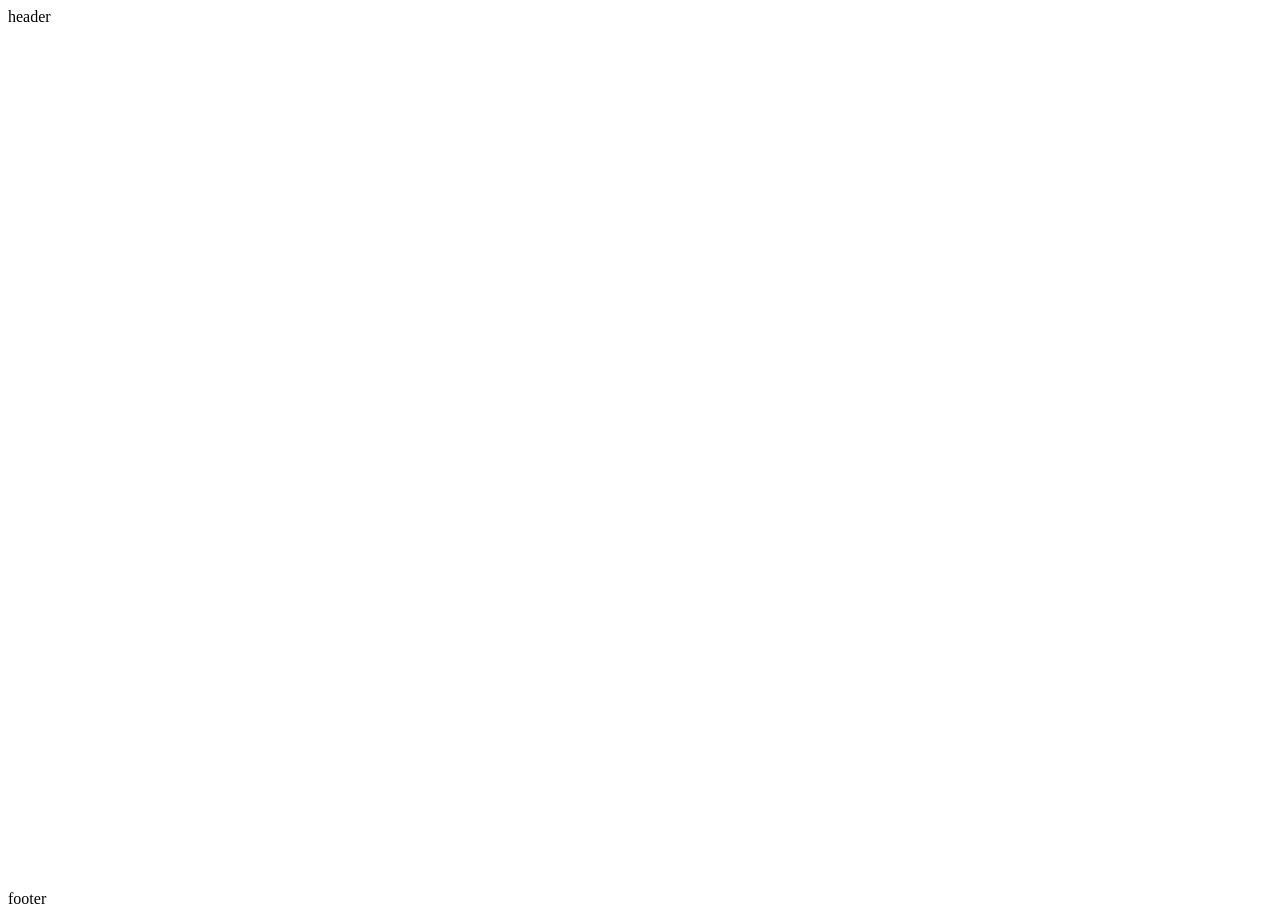
==== activeGreen/activeGreen.html @ af6765c6 "setting 작업 진행" ====
<!DOCTYPE html>
<html lang="ko">

<head>
    <meta charset="UTF-8">
    <meta http-equiv="X-UA-Compatible" content="IE=edge">
    <meta name="viewport" content="width=device-width, initial-scale=1.0">
    <title></title>

    <script src="../includeHTML.js"></script>
    <link rel="stylesheet" href="../common.css">
    <link rel="stylesheet" href="activeGreen.css">
</head>

<body>
    <div class="common_flex">
        <header include-html="../common/header/header.html"></header>
        <div class="common_content"></div>
        <footer include-html="../common/footer/footer.html"></footer>
    </div>
</body>

<script>
    includeHTML();
</script>

</html>
---- common.css ----
.common_flex {
  display: flex;
  flex-direction: column;
  min-height: 100vh;
}

.common_content {
}

.common_content {
  flex: 1 auto;
}

:root {
  --main-bg: #fff;
  --btn-bg: #64a8ff;
  --btn-hover: #e8f3ff;
  --tile-bg: #4593fc;
}
---- activeGreen/activeGreen.css ----
* {
}
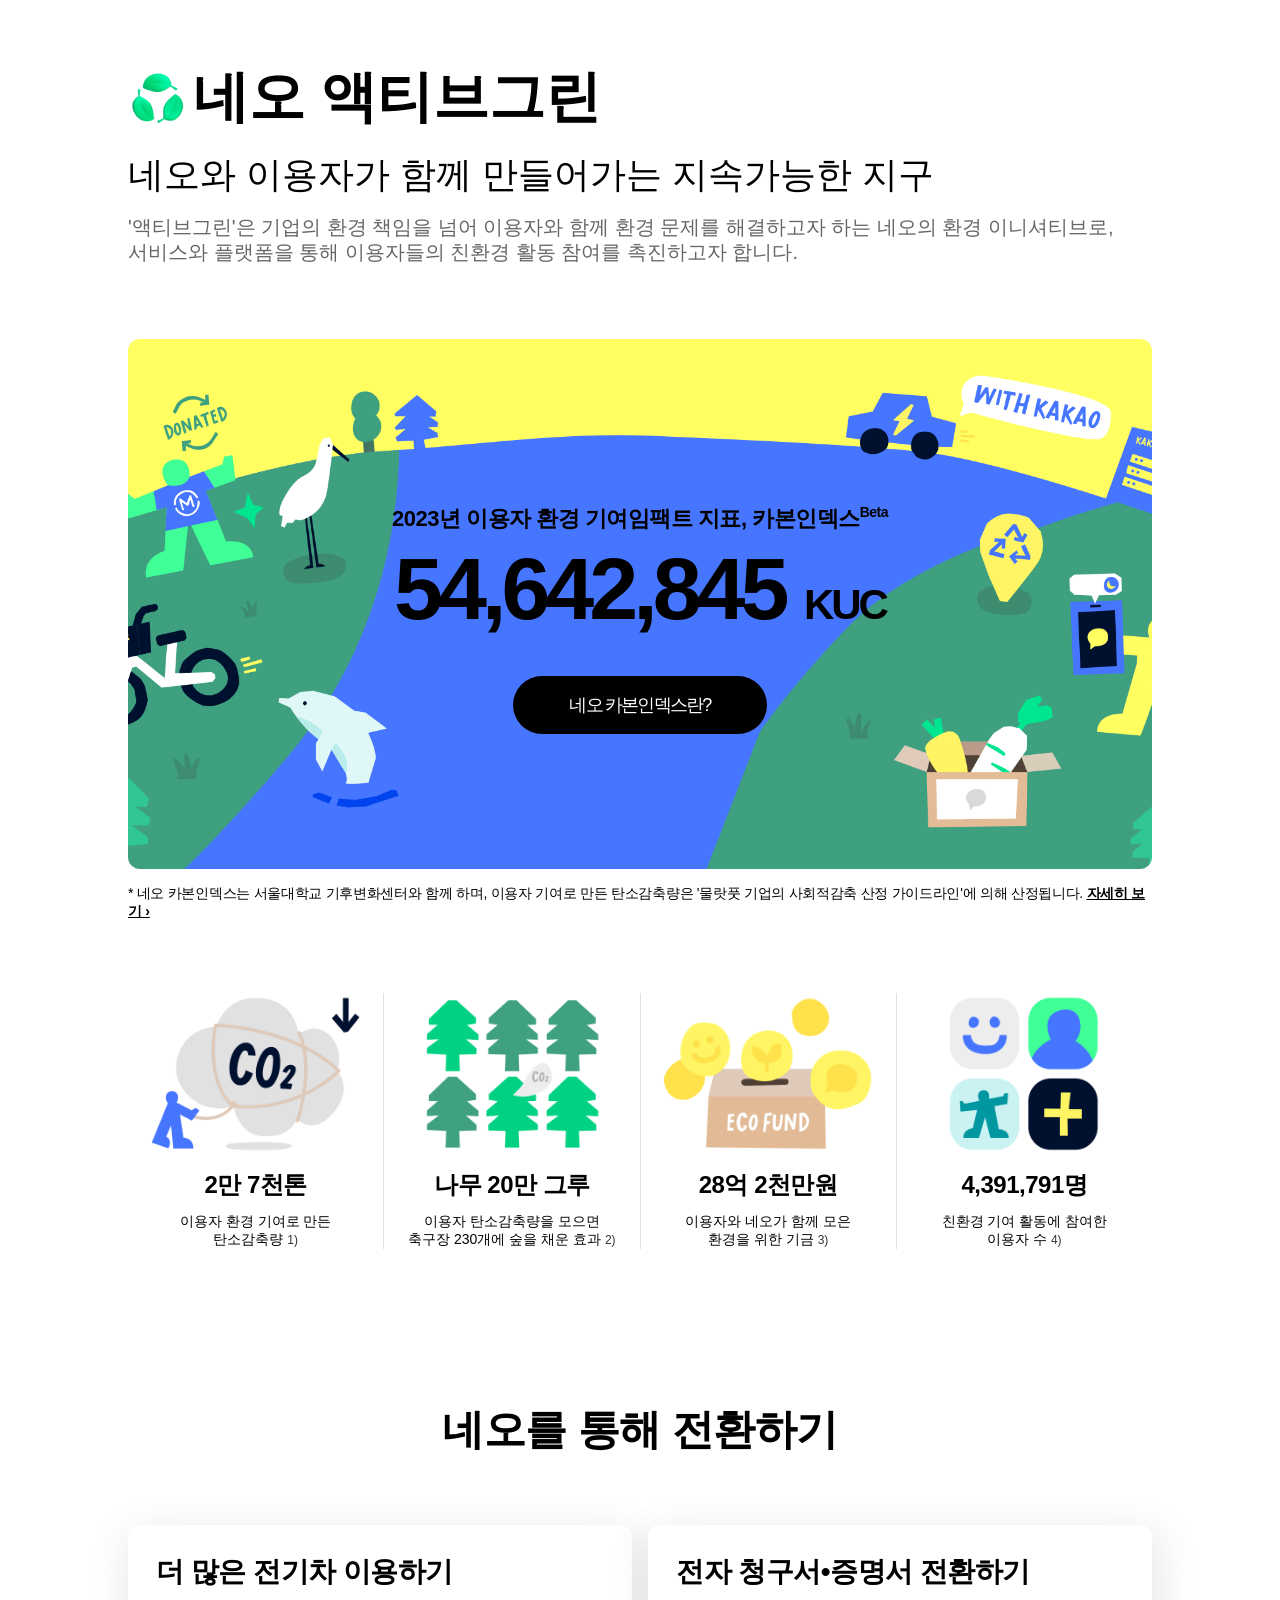
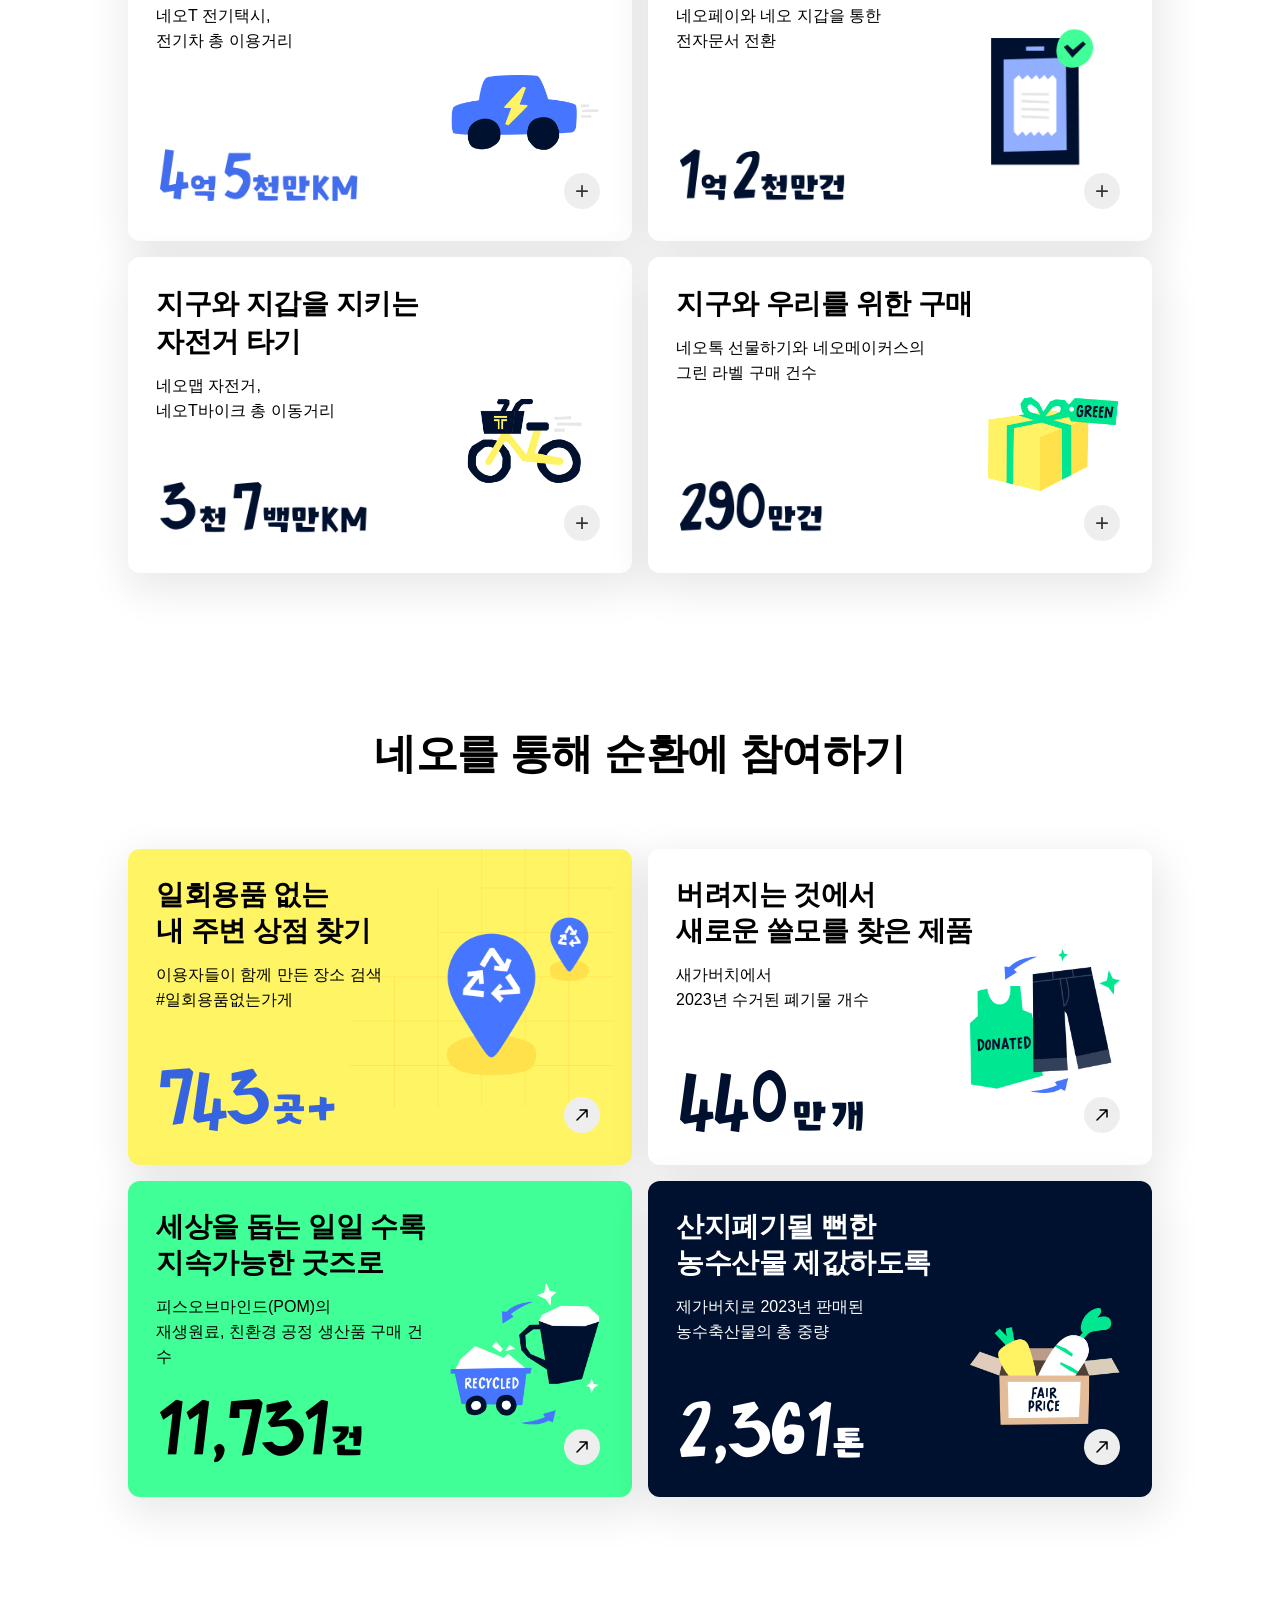
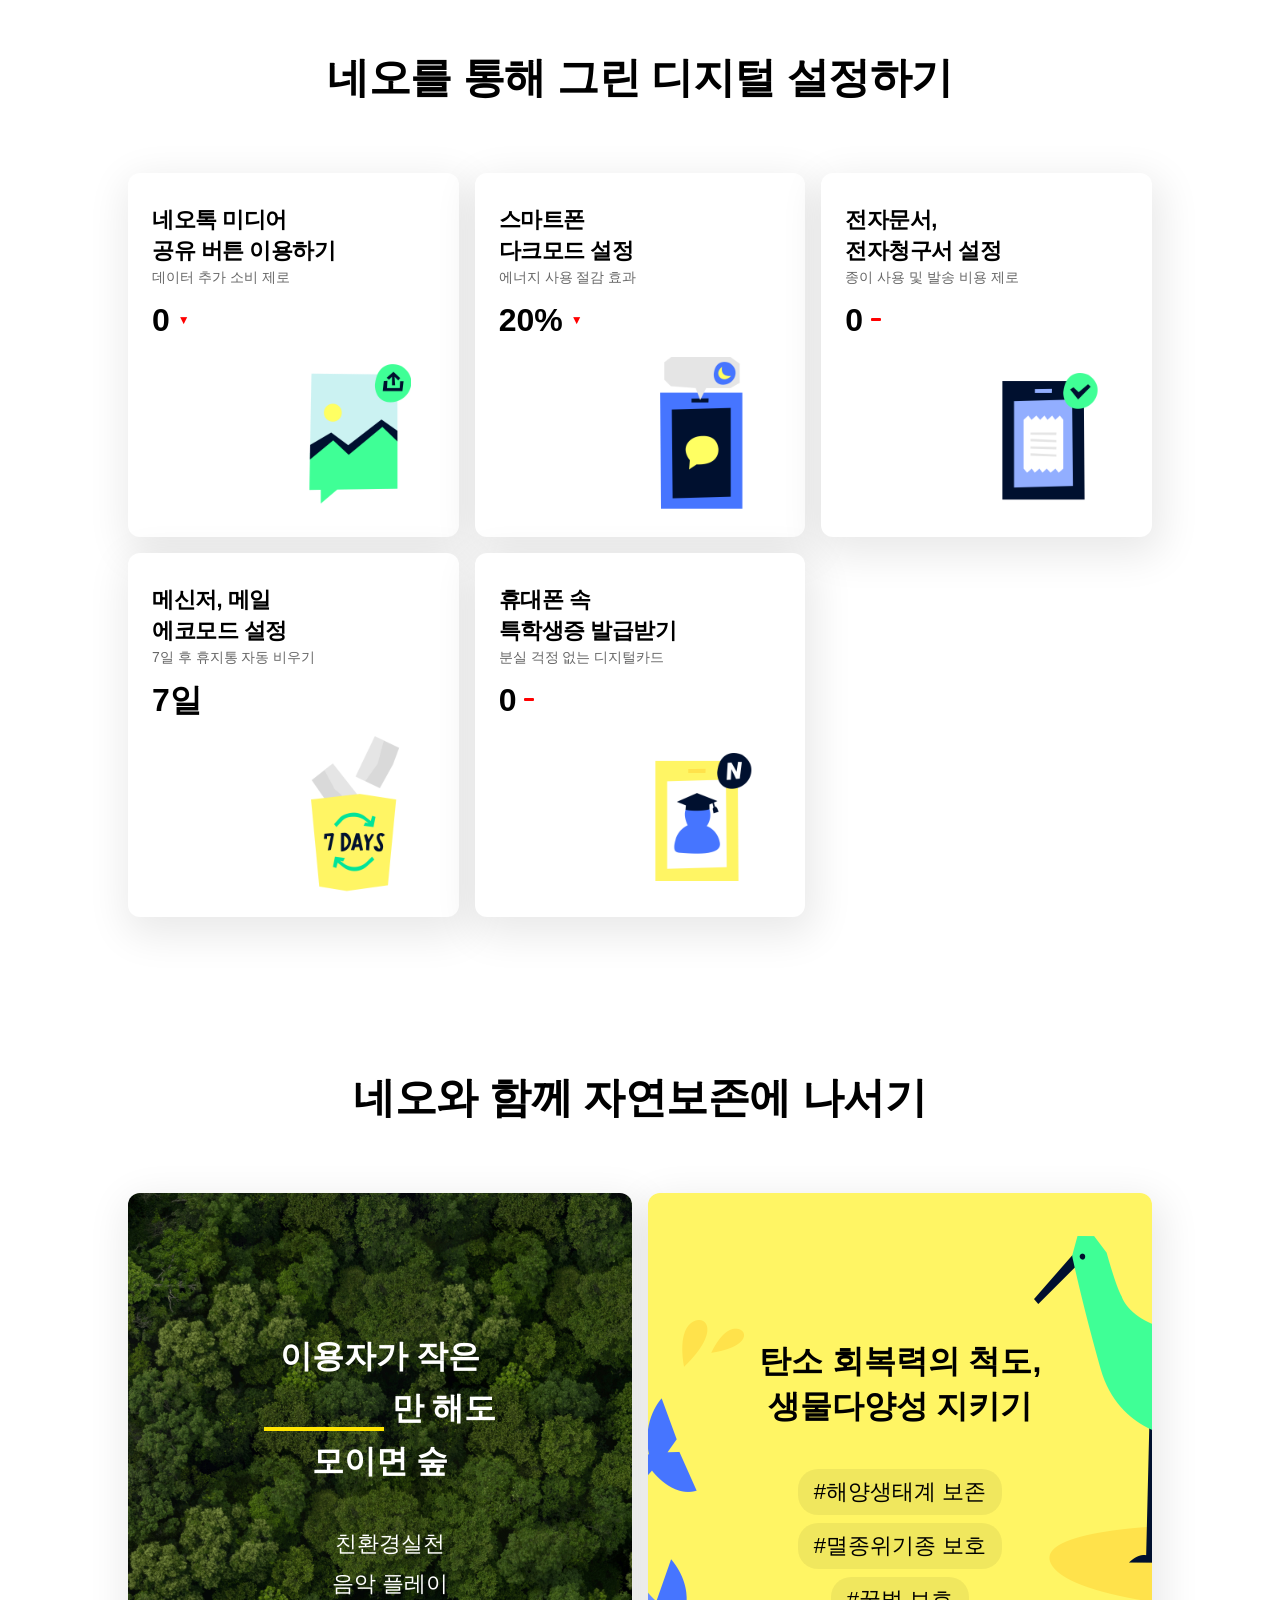
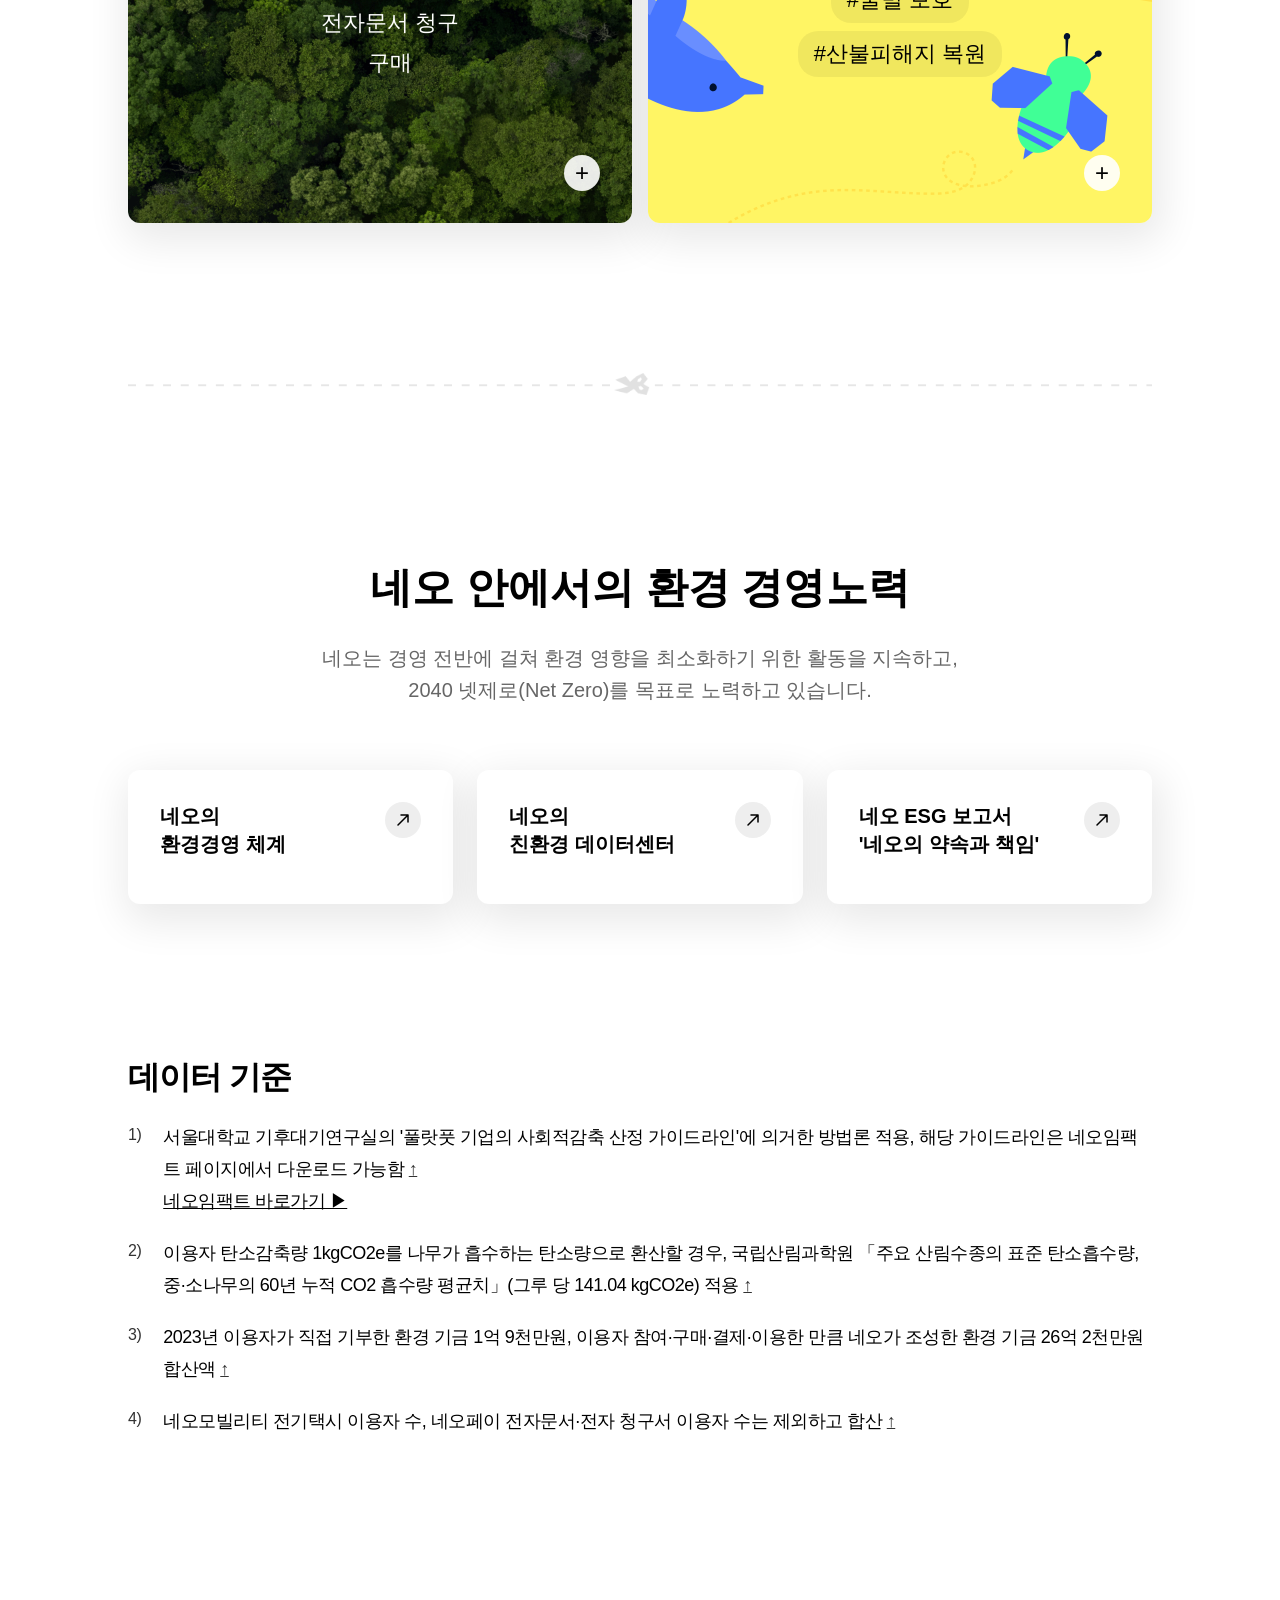
==== commit 5d27dbf2: "#4 레파지토리 재연결" ====
--- a/activeGreen/activeGreen.html
+++ b/activeGreen/activeGreen.html
@@ -13,11 +13,743 @@
 </head>
 
 <body>
-    <div class="common_flex">
-        <header include-html="../common/header/header.html"></header>
-        <div class="common_content"></div>
-        <footer include-html="../common/footer/footer.html"></footer>
+    <main class="activeGreen_wrap">
+        <!-- Header Section -->
+        <article class="activeGreen_content_article">
+            <section class="activeGreen_header">
+                <div class="activeGreen_header_content">
+                    <img src="./assets/image/activeGreen_leaf.gif" alt="leaf-image">
+                    <h1 class="activeGreen_header_title">네오 액티브그린</h1>
+                </div>
+                <h2 class="activeGreen_header_subtitle">네오와 이용자가 함께 만들어가는<span class="mobile-break"></span> 지속가능한 지구
+                </h2>
+                <p class="activeGreen_header_desc">'액티브그린'은 기업의 환경 책임을 넘어<span class="mobile-break"></span> 이용자와 함께 환경
+                    문제를
+                    <span class="tablet-break"></span>해결하고자 하는<span class="mobile-break"></span> 네오의 환경 이니셔티브로,
+                    <br />
+                    서비스와 플랫폼을 통해<span class="mobile-break"></span> 이용자들의 친환경 활동 참여를 촉진하고자 합니다.
+                </p>
+            </section>
+
+            <!-- Carbon Index Section -->
+            <section class="section_activeGreen">
+                <div class="info_section activeGreen_carbonIndex_info">
+                    <div class="activeGreen_carbonIndex_info-box_bnr">
+                        <strong class="activeGreen_carbonIndex_title">
+                            2023년 이용자 환경 기여<span class="mobile-break"></span>임팩트 지표, 카본인덱스<span
+                                class="activeGreen_carbonIndex_title-beta">Beta</span>
+                        </strong>
+                        <span class="activeGreen_carbonIndex_number">
+                            54,642,845 <span class="activeGreen_carbonIndex_unit">KUC</span>
+                        </span>
+                        <button type="button" class="activeGreen_carbonIndex_button" data-modal-type="carbonIndex">
+                            네오 카본인덱스란?
+                        </button>
+                    </div>
+                    <p class="activeGreen_carbonIndex_footer">
+                        * 네오 카본인덱스는 서울대학교 기후변화센터와 함께 하며, 이용자 기여로 만든 탄소감축량은
+                        '물랏풋 기업의 사회적감축 산정 가이드라인'에 의해 산정됩니다. <a href="#">자세히 보기 ›</a>
+                    </p>
+
+                    <div class="box_item">
+                        <div tabindex="0" class="wrap_item">
+                            <div class="inner_item item_1">
+                                <strong class="tit_item">2만 7천톤</strong>
+                                <p class="desc_item">
+                                    <span>
+                                        이용자 환경 기여로 만든<br />탄소감축량
+                                    </span>
+                                    <button type="button" class="btn_footnote" data-footnote="1">
+                                        1)<span class="screen_out">, 각주 보기</span>
+                                    </button>
+                                </p>
+                            </div>
+                        </div>
+                        <div tabindex="0" class="wrap_item">
+                            <div class="inner_item item_2">
+                                <strong class="tit_item">나무 20만 그루</strong>
+                                <p class="desc_item">
+                                    <span>
+                                        이용자 탄소감축량을 모으면 <br />축구장 230개에 숲을 채운 효과
+                                    </span>
+                                    <button type="button" class="btn_footnote" data-footnote="2">
+                                        2)<span class="screen_out">, 각주 보기</span>
+                                    </button>
+                                </p>
+                            </div>
+                        </div>
+                        <div tabindex="0" class="wrap_item">
+                            <div class="inner_item item_3">
+                                <strong class="tit_item">28억 2천만원</strong>
+                                <p class="desc_item">
+                                    <span>
+                                        이용자와 네오가 함께 모은 <br />환경을 위한 기금
+                                    </span>
+                                    <button type="button" class="btn_footnote" data-footnote="3">
+                                        3)<span class="screen_out">, 각주 보기</span>
+                                    </button>
+                                </p>
+                            </div>
+                        </div>
+                        <div tabindex="0" class="wrap_item">
+                            <div class="inner_item item_4">
+                                <strong class="tit_item">4,391,791명</strong>
+                                <p class="desc_item">
+                                    <span>
+                                        친환경 기여 활동에 참여한 <br />이용자 수
+                                    </span>
+                                    <button type="button" class="btn_footnote" data-footnote="4">
+                                        4)<span class="screen_out">, 각주 보기</span>
+                                    </button>
+                                </p>
+                            </div>
+                        </div>
+                    </div>
+                </div>
+
+                <!-- 네오를 통해 전환하기 -->
+                <div class="info_section">
+                    <h4 class="activeGreen_transform_mainTitle">
+                        네오를 통해 <span class="emph_tit">전환</span>하기
+                    </h4>
+                    <div class="activeGreen_transform">
+                        <div class="activeGreen_transform_item">
+                            <div class="activeGreen_transform_content">
+                                <strong class="activeGreen_transform_title">더 많은 전기차 이용하기</strong>
+                                <p class="activeGreen_transform_desc">
+                                    네오T 전기택시,
+                                    <br />
+                                    전기차 총 이용거리
+                                </p>
+                                <img src="./assets/image/transform_bnr1_1.png" alt="숫자 이미지"
+                                    class="activeGreen_transform_number">
+                                <img src="./assets/image/transform_bnr1.png" alt="아이콘 이미지"
+                                    class="activeGreen_transform_icon">
+                                <button type="button" class="activeGreen_transform_button" data-modal-type="electric">
+                                    <span class="screen_out">상세 내용 보기</span>
+                                </button>
+                            </div>
+                        </div>
+
+                        <div class="activeGreen_transform_item">
+                            <div class="activeGreen_transform_content">
+                                <strong class="activeGreen_transform_title">전자 청구서•증명서 전환하기</strong>
+                                <p class="activeGreen_transform_desc">
+                                    네오페이와 네오 지갑을 통한
+                                    <br />
+                                    전자문서 전환
+                                </p>
+                                <img src="./assets/image/transform_bnr2_2.png" alt="숫자 이미지"
+                                    class="activeGreen_transform_number">
+                                <img src="./assets/image/transform_bnr2.png" alt="아이콘 이미지"
+                                    class="activeGreen_transform_icon">
+                                <button type="button" class="activeGreen_transform_button" data-modal-type="document">
+                                    <span class="screen_out">상세 내용 보기</span>
+                                </button>
+                            </div>
+                        </div>
+
+                        <div class="activeGreen_transform_item">
+                            <div class="activeGreen_transform_content">
+                                <strong class="activeGreen_transform_title">지구와 지갑을 지키는<br />자전거 타기</strong>
+                                <p class="activeGreen_transform_desc">
+                                    네오맵 자전거,
+                                    <br />
+                                    네오T바이크 총 이동거리
+                                </p>
+                                <img src="./assets/image/transform_bnr3_3.png" alt="숫자 이미지"
+                                    class="activeGreen_transform_number">
+                                <img src="./assets/image/transform_bnr3.png" alt="아이콘 이미지"
+                                    class="activeGreen_transform_icon">
+                                <button type="button" class="activeGreen_transform_button" data-modal-type="bicycle">
+                                    <span class="screen_out">상세 내용 보기</span>
+                                </button>
+                            </div>
+                        </div>
+
+                        <div class="activeGreen_transform_item">
+                            <div class="activeGreen_transform_content">
+                                <strong class="activeGreen_transform_title">지구와 우리를 위한 구매</strong>
+                                <p class="activeGreen_transform_desc">
+                                    네오톡 선물하기와 네오메이커스의
+                                    <br />
+                                    그린 라벨 구매 건수
+                                </p>
+                                <img src="./assets/image/transform_bnr4_4.png" alt="숫자 이미지"
+                                    class="activeGreen_transform_number">
+                                <img src="./assets/image/transform_bnr4.png" alt="아이콘 이미지"
+                                    class="activeGreen_transform_icon">
+                                <button type="button" class="activeGreen_transform_button" data-modal-type="purchase">
+                                    <span class="screen_out">상세 내용 보기</span>
+                                </button>
+                            </div>
+                        </div>
+                    </div>
+                </div>
+
+                <!-- 네오를 통해 순환에 참여하기 -->
+                <div class="info_section">
+                    <h4 class="activeGreen_cycle_mainTitle">
+                        네오를 통해 <span class="emph_tit">순환</span>에 참여하기
+                    </h4>
+                    <div class="activeGreen_cycle">
+                        <div class="activeGreen_cycle_item">
+                            <div class="activeGreen_cycle_content box_shadow">
+                                <strong class="activeGreen_cycle_title">일회용품 없는<br />내 주변 상점 찾기</strong>
+                                <p class="activeGreen_cycle_desc">
+                                    이용자들이 함께 만든 장소 검색
+                                    <br />
+                                    #일회용품없는가게
+                                </p>
+                                <img src="./assets/image/cycle_bnr1_1.png" alt="숫자 이미지"
+                                    class="activeGreen_cycle_number">
+                                <img src="./assets/image/cycle_bnr1.png" alt="아이콘 이미지" class="activeGreen_cycle_icon">
+                                <button type="button" class="activeGreen_cycle_button"
+                                    onclick="openNewWindow('https://map.kakao.com/?q=%EC%9D%BC%ED%9A%8C%EC%9A%A9%ED%92%88%EC%97%86%EB%8A%94%EA%B0%80%EA%B2%8C')">
+                                    <svg width="12" height="12" viewBox="0 0 12 12" fill="none"
+                                        xmlns="http://www.w3.org/2000/svg">
+                                        <path d="M1 11L11 1M11 1H4M11 1V8" stroke="currentColor" stroke-width="1.5"
+                                            stroke-linecap="round" stroke-linejoin="round" />
+                                    </svg>
+                                    <span class="screen_out">상세 페이지 새창 열기</span>
+                                </button>
+                            </div>
+                        </div>
+
+                        <div class="activeGreen_cycle_item">
+                            <div class="activeGreen_cycle_content box_shadow">
+                                <strong class="activeGreen_cycle_title">버려지는 것에서<br />새로운 쓸모를 찾은 제품</strong>
+                                <p class="activeGreen_cycle_desc">
+                                    새가버치에서
+                                    <br />
+                                    2023년 수거된 폐기물 개수
+                                </p>
+                                <img src="./assets/image/cycle_bnr2_2.png" alt="숫자 이미지"
+                                    class="activeGreen_cycle_number">
+                                <img src="./assets/image/cycle_bnr2.png" alt="아이콘 이미지" class="activeGreen_cycle_icon">
+                                <button type="button" class="activeGreen_cycle_button"
+                                    onclick="openNewWindow('https://makers.kakao.com/promotion/264')">
+                                    <svg width="12" height="12" viewBox="0 0 12 12" fill="none"
+                                        xmlns="http://www.w3.org/2000/svg">
+                                        <path d="M1 11L11 1M11 1H4M11 1V8" stroke="currentColor" stroke-width="1.5"
+                                            stroke-linecap="round" stroke-linejoin="round" />
+                                    </svg>
+                                    <span class="screen_out">상세 페이지 새창 열기</span>
+                                </button>
+                            </div>
+                        </div>
+
+                        <div class="activeGreen_cycle_item">
+                            <div class="activeGreen_cycle_content box_shadow">
+                                <strong class="activeGreen_cycle_title">세상을 돕는 일일 수록<br />지속가능한 굿즈로</strong>
+                                <p class="activeGreen_cycle_desc">
+                                    피스오브마인드(POM)의
+                                    <br />
+                                    재생원료, 친환경 공정 생산품 구매 건수
+                                </p>
+                                <img src="./assets/image/cycle_bnr3_3.png" alt="숫자 이미지"
+                                    class="activeGreen_cycle_number">
+                                <img src="./assets/image/cycle_bnr3.png" alt="아이콘 이미지" class="activeGreen_cycle_icon">
+                                <button type="button" class="activeGreen_cycle_button"
+                                    onclick="openNewWindow('https://makers.kakao.com/promotion/265')">
+                                    <svg width="12" height="12" viewBox="0 0 12 12" fill="none"
+                                        xmlns="http://www.w3.org/2000/svg">
+                                        <path d="M1 11L11 1M11 1H4M11 1V8" stroke="currentColor" stroke-width="1.5"
+                                            stroke-linecap="round" stroke-linejoin="round" />
+                                    </svg>
+                                    <span class="screen_out">상세 페이지 새창 열기</span>
+                                </button>
+                            </div>
+                        </div>
+
+                        <div class="activeGreen_cycle_item">
+                            <div class="activeGreen_cycle_content box_shadow">
+                                <strong class="activeGreen_cycle_title">산지폐기될 뻔한<br />농수산물 제값하도록</strong>
+                                <p class="activeGreen_cycle_desc">
+                                    제가버치로 2023년 판매된
+                                    <br />
+                                    농수축산물의 총 중량
+                                </p>
+                                <img src="./assets/image/cycle_bnr4_4.png" alt="숫자 이미지"
+                                    class="activeGreen_cycle_number">
+                                <img src="./assets/image/cycle_bnr4.png" alt="아이콘 이미지" class="activeGreen_cycle_icon">
+                                <button type="button" class="activeGreen_cycle_button"
+                                    onclick="openNewWindow('https://makers.kakao.com/promotion/263')">
+                                    <svg width="12" height="12" viewBox="0 0 12 12" fill="none"
+                                        xmlns="http://www.w3.org/2000/svg">
+                                        <path d="M1 11L11 1M11 1H4M11 1V8" stroke="currentColor" stroke-width="1.5"
+                                            stroke-linecap="round" stroke-linejoin="round" />
+                                    </svg>
+                                    <span class="screen_out">상세 페이지 새창 열기</span>
+                                </button>
+                            </div>
+                        </div>
+                    </div>
+                </div>
+
+
+                <!-- 네오를 통해 그린 디지털 설정하기 -->
+                <div class="info_section">
+                    <h4 class="activeGreen_digital_mainTitle">
+                        네오를 통해 <span class="emph_tit">그린 디지털</span> 설정하기
+                    </h4>
+                    <div class="activeGreen_digital">
+                        <div class="activeGreen_digital_item">
+                            <div class="activeGreen_digital_content box_shadow">
+                                <strong class="activeGreen_digital_title">네오톡 미디어<br>공유 버튼 이용하기</strong>
+                                <p class="activeGreen_digital_desc">
+                                    데이터 추가 소비 제로
+                                </p>
+                                <div class="activeGreen_digital_value">
+                                    <span class="activeGreen_digital_number">0</span>
+                                    <span class="activeGreen_digital_arrow arrow-red">▼</span>
+                                </div>
+                                <img src="./assets/image/digital_bnr1.png" alt="미디어 공유 아이콘"
+                                    class="activeGreen_digital_icon">
+                            </div>
+                        </div>
+
+                        <div class="activeGreen_digital_item">
+                            <div class="activeGreen_digital_content box_shadow">
+                                <strong class="activeGreen_digital_title">스마트폰<br>다크모드 설정</strong>
+                                <p class="activeGreen_digital_desc">
+                                    에너지 사용 절감 효과
+                                </p>
+                                <div class="activeGreen_digital_value">
+                                    <span class="activeGreen_digital_number">20%</span>
+                                    <span class="activeGreen_digital_arrow arrow-red">▼</span>
+                                </div>
+                                <img src="./assets/image/digital_bnr2.png" alt="다크모드 아이콘"
+                                    class="activeGreen_digital_icon">
+                            </div>
+                        </div>
+
+                        <div class="activeGreen_digital_item">
+                            <div class="activeGreen_digital_content box_shadow">
+                                <strong class="activeGreen_digital_title">전자문서,<br>전자청구서 설정</strong>
+                                <p class="activeGreen_digital_desc">
+                                    종이 사용 및 발송 비용 제로
+                                </p>
+                                <div class="activeGreen_digital_value">
+                                    <span class="activeGreen_digital_number">0</span>
+                                    <span class="activeGreen_digital_arrow arrow-dash">-</span>
+                                </div>
+                                <img src="./assets/image/digital_bnr3.png" alt="전자문서 아이콘"
+                                    class="activeGreen_digital_icon">
+                            </div>
+                        </div>
+
+                        <div class="activeGreen_digital_item">
+                            <div class="activeGreen_digital_content box_shadow">
+                                <strong class="activeGreen_digital_title">메신저, 메일<br>에코모드 설정</strong>
+                                <p class="activeGreen_digital_desc">
+                                    7일 후 휴지통 자동 비우기
+                                </p>
+                                <div class="activeGreen_digital_value">
+                                    <span class="activeGreen_digital_number">7일</span>
+                                </div>
+                                <img src="./assets/image/digital_bnr4.png" alt="메일 아이콘"
+                                    class="activeGreen_digital_icon">
+                            </div>
+                        </div>
+
+                        <div class="activeGreen_digital_item">
+                            <div class="activeGreen_digital_content box_shadow">
+                                <strong class="activeGreen_digital_title">휴대폰 속<br>특학생증 발급받기</strong>
+                                <p class="activeGreen_digital_desc">
+                                    분실 걱정 없는 디지털카드
+                                </p>
+                                <div class="activeGreen_digital_value">
+                                    <span class="activeGreen_digital_number">0</span>
+                                    <span class="activeGreen_digital_arrow arrow-dash">-</span>
+                                </div>
+                                <img src="./assets/image/digital_bnr5.png" alt="학생증 아이콘"
+                                    class="activeGreen_digital_icon">
+                            </div>
+                        </div>
+                    </div>
+                </div>
+
+                <!-- 네오와 함께 자연보존에 나서기 -->
+                <div class="info_section">
+                    <h4 class="activeGreen_nature_mainTitle">
+                        네오와 함께 <span class="emph_tit">자연보존</span>에 나서기
+                    </h4>
+                    <div class="activeGreen_nature">
+                        <div class="activeGreen_nature_item">
+                            <div class="activeGreen_nature_content box_shadow">
+                                <div class="activeGreen_nature_image forest_bg">
+                                    <div class="content_overlay">
+                                        <div class="text_wrapper">
+                                            <p class="nature_text">이용자가 작은</p>
+                                            <div class="underline_wrapper">
+                                                <div class="yellow_underline"></div>
+                                                <p class="nature_text">만 해도</p>
+                                            </div>
+                                            <p class="nature_text">모이면 숲</p>
+                                        </div>
+                                        <ul class="activeGreen_nature_list">
+                                            <li>친환경실천</li>
+                                            <li>음악 플레이</li>
+                                            <li>전자문서 청구</li>
+                                            <li>구매</li>
+                                        </ul>
+                                    </div>
+                                </div>
+                                <button type="button" class="activeGreen_nature_button" data-modal-type="nature">
+                                    <span class="plus_icon">+</span>
+                                </button>
+                            </div>
+                        </div>
+
+                        <div class="activeGreen_nature_item">
+                            <div class="activeGreen_nature_content box_shadow yellow_bg">
+                                <div class="content_overlay">
+                                    <div class="text_wrapper">
+                                        <strong class="nature_title">탄소 회복력의 척도,<br>생물다양성 지키기</strong>
+                                    </div>
+                                    <ul class="nature_tag_list">
+                                        <li>#해양생태계 보존</li>
+                                        <li>#멸종위기종 보호</li>
+                                        <li>#꿀벌 보호</li>
+                                        <li>#산불피해지 복원</li>
+                                    </ul>
+                                </div>
+                                <button type="button" class="activeGreen_nature_button" data-modal-type="biodiversity">
+                                    <span class="plus_icon">+</span>
+                                </button>
+                            </div>
+                        </div>
+                    </div>
+                </div>
+
+                <!-- 가위 구분선 -->
+                <div class="divider_wrap">
+                    <img src="./assets/image/img_line.png" alt="네오페이지 구분선" class="divider_img">
+                </div>
+
+                <!-- 네오 안에서의 환경 경영노력 -->
+                <div class="info_section">
+                    <div class="environment_header">
+                        <h2 class="environment_title">네오 안에서의 <span class="emph_tit">환경 경영</span>노력</h2>
+                        <p class="environment_desc">네오는 경영 전반에 걸쳐 환경 영향을 최소화하기 위한 활동을 지속하고,<br>2040 넷제로(Net Zero)를 목표로
+                            노력하고
+                            있습니다.</p>
+                    </div>
+
+                    <div class="environment_link_list">
+                        <a href="#" class="environment_link_item">
+                            <div class="environment_link_content"
+                                onclick="openNewWindow('https://www.kakaocorp.com/page/detail/10512')">
+                                <span class="environment_link_text">네오의<br>환경경영 체계</span>
+                                <button type="button" class="activeGreen_environment_button ">
+                                    <svg width="12" height="12" viewBox="0 0 12 12" fill="none"
+                                        xmlns="http://www.w3.org/2000/svg">
+                                        <path d="M1 11L11 1M11 1H4M11 1V8" stroke="currentColor" stroke-width="1.5"
+                                            stroke-linecap="round" stroke-linejoin="round" />
+                                    </svg>
+                                    <span class="screen_out">상세 페이지 새창 열기</span>
+                                </button>
+                            </div>
+                        </a>
+                        <a href="#" class="environment_link_item">
+                            <div class="environment_link_content"
+                                onclick="openNewWindow('https://www.kakaocorp.com/page/detail/9385')">
+                                <span class="environment_link_text">네오의<br>친환경 데이터센터</span>
+                                <button type="button" class="activeGreen_environment_button ">
+                                    <svg width="12" height="12" viewBox="0 0 12 12" fill="none"
+                                        xmlns="http://www.w3.org/2000/svg">
+                                        <path d="M1 11L11 1M11 1H4M11 1V8" stroke="currentColor" stroke-width="1.5"
+                                            stroke-linecap="round" stroke-linejoin="round" />
+                                    </svg>
+                                    <span class="screen_out">상세 페이지 새창 열기</span>
+                                </button>
+                            </div>
+                        </a>
+                        <a href="#" class="environment_link_item">
+                            <div class="environment_link_content"
+                                onclick="openNewWindow('https://www.kakaocorp.com/page/responsible/esg')">
+                                <span class="environment_link_text">네오 ESG 보고서<br>'네오의 약속과 책임'</span>
+                                <button type="button" class="activeGreen_environment_button">
+                                    <svg width="12" height="12" viewBox="0 0 12 12" fill="none"
+                                        xmlns="http://www.w3.org/2000/svg">
+                                        <path d="M1 11L11 1M11 1H4M11 1V8" stroke="currentColor" stroke-width="1.5"
+                                            stroke-linecap="round" stroke-linejoin="round" />
+                                    </svg>
+                                    <span class="screen_out">상세 페이지 새창 열기</span>
+                                </button>
+                            </div>
+                        </a>
+                    </div>
+                </div>
+
+                <!-- 데이터 기준 섹션 -->
+                <div class="info_section activeGreen_reference">
+                    <h3 class="activeGreen_reference_title">데이터 기준</h3>
+                    <ul class="activeGreen_reference_list">
+                        <li class="activeGreen_reference_item">
+                            <span class="activeGreen_reference_number">1)</span>
+                            <div class="activeGreen_reference_content">
+                                서울대학교 기후대기연구실의 '풀랏풋 기업의 사회적감축 산정 가이드라인'에 의거한 방법론 적용, 해당 가이드라인은
+                                네오임팩트 페이지에서 다운로드 가능함 <a href="#" class="activeGreen_reference_link"
+                                    data-footnote="1">↑</a>
+                                <br>
+                                <a href="https://www.kakaoimpact.org/news/view?atclId=132&recommend=0"
+                                    onclick="openLink('https://www.kakaoimpact.org/news/view?atclId=132&recommend=0'); return false;">네오임팩트
+                                    바로가기 ▶</a>
+
+
+                            </div>
+                        </li>
+
+                        <li class="activeGreen_reference_item">
+                            <span class="activeGreen_reference_number">2)</span>
+                            <div class="activeGreen_reference_content">
+                                이용자 탄소감축량 1kgCO2e를 나무가 흡수하는 탄소량으로 환산할 경우, 국립산림과학원 「주요 산림수종의 표준 탄소흡수량, 중·소나무의 60년 누적 CO2
+                                흡수량
+                                평균치」(그루 당
+                                141.04 kgCO2e) 적용
+                                <a href="#" class="activeGreen_reference_link" data-footnote="2">↑</a>
+                            </div>
+                        </li>
+
+                        <li class="activeGreen_reference_item">
+                            <span class="activeGreen_reference_number">3)</span>
+                            <div class="activeGreen_reference_content">
+                                2023년 이용자가 직접 기부한 환경 기금 1억 9천만원, 이용자 참여·구매·결제·이용한 만큼 네오가 조성한 환경 기금 26억 2천만원 합산액
+                                <a href="#" class="activeGreen_reference_link" data-footnote="3">↑</a>
+                            </div>
+                        </li>
+
+                        <li class="activeGreen_reference_item">
+                            <span class="activeGreen_reference_number">4)</span>
+                            <div class="activeGreen_reference_content">
+                                네오모빌리티 전기택시 이용자 수, 네오페이 전자문서·전자 청구서 이용자 수는 제외하고 합산
+                                <a href="#" class="activeGreen_reference_link" data-footnote="4">↑</a>
+                            </div>
+                        </li>
+                    </ul>
+                </div>
+
+            </section>
+        </article>
+    </main>
+
+
+    <!-- 모달 시작 -->
+    <div class="activeGreen_modal" id="transformModal">
+        <div class="activeGreen_modal_content">
+            <button type="button" class="activeGreen_modal_close">
+                <svg width="12" height="12" viewBox="0 0 12 12" fill="none" xmlns="http://www.w3.org/2000/svg">
+                    <path d="M11 1L1 11M1 1L11 11" stroke="currentColor" stroke-width="1.5" stroke-linecap="round"
+                        stroke-linejoin="round" />
+                </svg>
+                <span class="screen_out">모달 닫기</span>
+            </button>
+
+            <!-- 카본인덱스 모달 -->
+            <div class="activeGreen_modal_inner" data-modal-content="carbonIndex" style="display: none;">
+                <h3 class="activeGreen_modal_title">일상에서도 누구나 쉽게<br>환경 실천에 나설 수 있도록</h3>
+                <h4 class="activeGreen_modal_subtitle">
+                    이용자 환경기여 임팩트지표, 네오 카본인덱스<span class="txt_beta">Beta</span>
+                </h4>
+                <p class="activeGreen_modal_desc">
+                    네오 카본인덱스<span class="txt_beta">Beta</span>는 이용자가 네오 서비스와 플랫폼을 통해 참여한 다양한 친환경 활동들을 이용자 환경 기여 효과로 계량화한
+                    것입니다.
+                    이용자들의 온실가스 감축 기여 및 사회적 가치 기여를 네오만의 지수로 환산, KUC(Kakao Users' Carbon-reduction)단위로 표시됩니다.
+                </p>
+                <h4 class="activeGreen_modal_subtitle">
+                    계량화를 통해 탄소 저감에 한 걸음 가까이
+                </h4>
+                <p class="activeGreen_modal_desc">
+                    카본인덱스는 베타 테스트 단계로, 이용자의 친환경 서비스 이용, 구매, 활동 등에서 발생하는 다양한 데이터를 수집·분석하고, 관련 연구 및 컨설팅을 파트너십을 통해 그 범위를
+                    확장, 고도화해 나가고
+                    있습니다.
+                    <br />
+                    카본인덱스 중 사회적감축에 해당하는 이용자 기반의 탄소감축량 산정은 서울대학교 기후대기연구실의의 협업을 통해 합법론적 검증계수를 적용했습니다.
+                </p>
+                <p class="activeGreen_modal_desc guide_link">
+                    <a href="#"
+                        onclick="openNewWindow('https://www.kakaoimpact.org/news/view?atclId=132&recommend=0'); return false;"
+                        class="activeGreen_modal_link"> 서울대학교 기후대기연터 '물랏풋 기업의 사회적감축 산정 가이드라인' 바로가기</a>
+                </p>
+                <h4 class="activeGreen_modal_subtitle">
+                    이용자 한 명의 작은 행동도 4천 800만이 모이면 태산
+                </h4>
+                <p class="activeGreen_modal_desc">
+                    한 사람이 이자는 영향은 작지만, 모든 사용자가 환경에 이로운 선택과 행동들을 한다면, 그 영향력은 놀랄만큼 클 것입니다. 네오는 이용자가 기후 변화 대응에 함께 공감하고 다양한
+                    친환경 활동에
+                    참여할 수 있는 방법을 모색하며 지금은 사회로의 전환을 위해 꾸준히 노력하겠습니다.
+                </p>
+            </div>
+
+            <!-- 전기차 모달 -->
+            <div class="activeGreen_modal_inner" data-modal-content="electric">
+                <h3 class="activeGreen_modal_title">도로 위 모든 수송 차량을<br>전기로 바꿀 수 있다면</h3>
+                <p class="activeGreen_modal_desc">
+                    전체 온실가스 배출량의 14%가 고통에서 발생했습니다. 택시와 자가용으로 활용되는 승용차를 전기차로 바꾸는 것만으로도 환경에 크게 기여할 수 있습니다. 특히 1대 당 주행거리가
+                    많은 택시를 모두
+                    전기차로 전환한다면, 모든 차량에서 발생하는 온실배출량을 최대 10배까지 낮추는 효과가 있습니다.
+                </p>
+                <p class="activeGreen_modal_desc">
+                    네오모빌리티는 전기 택시 국내 지원 프로그램, 배터리 관리 서비스 등을 통해 전기 택시 전환을 독려하고 있으며, 전기차 충전소 정보 제공을 통해 전기차 사용자들의 편의를 도모하고
+                    있습니다.
+                </p>
+                <div class="activeGreen_modal_stats">
+                    <div class="stat_item">
+                        <strong>3억 6천km</strong>
+                        <p>네오T 전기택시 2023년도 총 주행거리<br />
+                            LPG택시 대비 탄소배출량 20% 감축효과
+                    </div>
+                    <div class="stat_item">
+                        <strong>8천 6백km</strong>
+                        <p>네오내비 전기차 이용자 2023년도 총 주행거리<br />
+                            내연기관 상반기 대비 탄소배출량 40% 감축효과</p>
+                    </div>
+                </div>
+            </div>
+
+            <!-- 전자문서 모달 -->
+            <div class="activeGreen_modal_inner" data-modal-content="document" style="display: none;">
+                <h3 class="activeGreen_modal_title">적은 선택이 살리는<br>나무 1그루, 물 10리터</h3>
+                <p class="activeGreen_modal_desc">
+                    전 세계에서 배어진 나무의 35%가 종이에 사용됩니다. 네오페이의 전자 문서와 모바일청구서, 네오톡 지갑 서비스의 전자 증명서로 전환하면 A4 용지를 만드는 데 소모되는 나무 1
+                    물로 또도
+                    이값도 수 있습니다.
+                </p>
+                <div class="activeGreen_modal_stats">
+                    <div class="stat_item">
+                        <strong>1억 2,701만건</strong>
+                        <p>전자 문서, 모바일 청구서, 전자 증명서<br />
+                            2023년도 총 전환 건수<br />
+                            종이 약 640톤 절감 효과
+                        <p>
+                    </div>
+                </div>
+            </div>
+
+            <!-- 자전거 모달 -->
+            <div class="activeGreen_modal_inner" data-modal-content="bicycle" style="display: none;">
+                <h3 class="activeGreen_modal_title">지구 상에 가장 무해하고<br>빠른 이동수단, 자전거</h3>
+                <p class="activeGreen_modal_desc">
+                    자전거 및 전기 자전거는 탄소 배출이 적다는 이점도 있지만 기존 도로를 그대로 이용할 수 있고, 이동 중이나 전차 중에 편직하게 지치하는 비율도 낮습니다.
+                </p>
+                <p class="activeGreen_modal_desc">
+                    네오맵에서 제공하는 자전거 경로 안내나 내비게이션을 이용하면 보다 더 효율적인 이동이 가능하고, 전기자전거인 네오T바이크는 개인의 에너지 소모량을 줄이면서 더 빠르게 이동할 수
+                    있습니다.
+                </p>
+                <div class="activeGreen_modal_stats">
+                    <div class="stat_item">
+                        <strong>9백 9십만km</strong>
+                        <p>네오맵 자전거 내비게이션 기준<br />
+                            2023년도 총 주행거리</p>
+                    </div>
+                    <div class="stat_item">
+                        <strong>2천 6백만km</strong>
+                        <p>네오T 바이크<br />
+                            2023년도 총 주행거리</p>
+                    </div>
+                </div>
+            </div>
+
+            <!-- 구매 모달 -->
+            <div class="activeGreen_modal_inner" data-modal-content="purchase" style="display: none;">
+                <h3 class="activeGreen_modal_title">지구 부담은 줄이고<br>받는 기쁨은 더하는 구매</h3>
+                <p class="activeGreen_modal_desc">
+                    이왕 시야할 물건이라면 그린 라벨이 붙은 물건이 더 의미있죠. 네오톡 선물하기에서 #그린선물을 테그를 확인해보세요. 환경에 이로운 인증이 확인된 제품에만 표시하고 있습니다.
+                </p>
+                <p class="activeGreen_modal_desc">
+                    그린선물로 뜨인 나라 네오메이커스, 쇼핑하기 등에서는 환경을 고민하는 이용자들을 위해 제품 정보에나 양한 '그린라벨'을 표기하고 있습니다.
+                </p>
+                <p class="activeGreen_modal_desc">
+                    네오톡 선물하기 # 그린선물 제품 라벨: 무농약농산물, 유기농산물, 유기농식품, 저녹약농산물, 무항생제 축산물, 친환경 수산물 품질인증, 유기가공식품 인증, Evo Vegan
+                    Label, The
+                    Vegan Trademark 총 9개
+                </p>
+                <div class="activeGreen_modal_stats">
+                    <div class="stat_item">
+                        <strong>2,894,364건</strong>
+                        <p>네오톡 선물하기 및 메이커스의 그린 라벨<br />
+                            2023년도 총 구매 건수</p>
+                    </div>
+                </div>
+            </div>
+
+
+            <!-- 자연보존 모달 -->
+            <div class="activeGreen_modal_inner" data-modal-content="nature" style="display: none;">
+                <h3 class="activeGreen_modal_title">나무 심기로<br>지역탄소 순환에 기여합니다</h3>
+                <p class="activeGreen_modal_desc">네오는 다양한 환경 캠페인을 통해 이용자의 참여만큼 다양한 환경 파트너들과 숲 기금을 조성하고, 도심, 분쟁 접경 지역, 바다
+                    인근,
+                    산불피해지 등 다양한 곳에 나무를 심고 있습니다.</p>
+                <p class="activeGreen_modal_desc">네오같이가치에서는 매년 환경의 날을 맞아 환경 캠페인을 열고 실천 인증에 참여한 수만큼 숲 조성 기금을 기부해 나무를 심고
+                    있습니다.
+                    사단법인 평화의숲과 함께 2022년에는 연천 지역에 1,026그루를 식재하였고, 2024년에는 춘천 지역에 700여 그루를 식재할 예정입니다.</p>
+                <p class="activeGreen_modal_desc">네오페이는 전자문서 전환 캠페인을 통해 조성한 기부금으로 산불피해지에 나무를 식재하였습니다.
+                </p>
+                <p class="activeGreen_modal_desc">네오메이커스는 사용자 구매가 발생할 때마다 환경기금인 에코씨드를 적립하고 그중 일부를 기부해 사단법인 생명의숲과 함께 도심과
+                    바다 인근에
+                    나무를 심고 있습니다.</p>
+                <p class="activeGreen_modal_desc">멜론 ‘숲;트리밍’은 응원하는 아티스트의 이름으로 숲을 조성하는 친환경 프로젝트입니다. 멜론 정기결제권을 이용하는 동안
+                    ‘숲;트리밍’
+                    페이지에서 좋아하는 아티스트 이름을 선택만 해두면, 매월 결제금액의 2%가 자동으로 적립되고, 이는 서울환경연합으로 기부해 숲을 조성합니다.</p>
+                <p class="activeGreen_modal_desc">나무는 자랄수록 탄소 흡수량이 더 늘어납니다. 네오는 이용자들의 환경 저감 마음 만큼 나무를 지키고, 심으면서 지구의 탄소
+                    순환에 기여해
+                    나가겠습니다.</p>
+                <div class="activeGreen_modal_stats">
+                    <div class="stat_item">
+                        <strong>6,538그루</strong>
+                        <p>네오와 사용자와 함께<br>2023년 심은 나무 수</p>
+                    </div>
+                    <div class="stat_item">
+                        <strong>4억 1,200만원</strong>
+                        <p>2023년 사용자 참여금만큼<br>네오가 조성한 숲 기금</p>
+                    </div>
+                </div>
+            </div>
+
+            <!-- 생물다양성 모달 -->
+            <div class="activeGreen_modal_inner" data-modal-content="biodiversity">
+                <h3 class="activeGreen_modal_title">이용자와 함께 조성하는<br>생물다양성 기금 조성</h3>
+                <p class="activeGreen_modal_desc">네오는 지역사회 생물다양성 보호 및 산림 재생을 위해 다양한 이용자 참여형 활동을 추진하고 있습니다.
+                </p>
+                <div class="activeGreen_modal_subtitle_wrap">
+                    <h4 class="activeGreen_modal_subtitle">네오페이까지 2023 생물다양성 기금액<br><strong class="modal_amount">총 1억
+                            3,202만원</strong></h4>
+                    <p class="modal_amount_desc">이용자 기부금 5천 616만원 | 네오 기부금 7천 585만원</p>
+                </div>
+                <p class="activeGreen_modal_desc">네오의 대표적인 모금 플랫폼인 네오같이가치를 통해 다양한 단체가 해양 환경 보호 및 바다 생태계 보전, 동식물 보호를 위한
+                    모금을
+                    운영하고 있습니다. 네오는 이용자가 해당 모금에 댓글을 쓰거나 공유하는 만큼 대신 기부하고 있습니다.</p>
+                <p class="activeGreen_modal_desc">또 매년 환경의 날을 맞아 그린 디지털 캠페인을 통해이용자들이 실천 인증한 만큼 네오가 숲 조성 기금을 모아 나무를 식재하고
+                    있습니다.
+                </p>
+                <div class="activeGreen_modal_subtitle_wrap">
+                    <h4 class="activeGreen_modal_subtitle">네오메이커스 에코씨드 2023년 적립액<br><strong class="modal_amount">총 4억
+                            6,310만원</strong></h4>
+
+                </div>
+                <p class="activeGreen_modal_desc">네오메이커스의 에코씨드는 이용자가 주문할 때마다 수익금으로 마련하는 임팩트 기금입니다. 모인 에코씨드는 해양 쓰레기 정화,
+                    미세 먼지 방지
+                    숲 조성 등 지구를 돕는 활동에 쓰입니다.</p>
+                <div class="activeGreen_modal_subtitle_wrap">
+                    <h4 class="activeGreen_modal_subtitle">네오메이커스 2023년 세계동물의날 기금<br><strong class="modal_amount">총 3천
+                            200만원</strong></h4>
+
+                </div>
+                <p class="activeGreen_modal_desc">네오메이커스는 세계 동물의 날을 맞아 ‘꿀벌’을 주제로 다양한 굿즈를 제작해 판매하고, 판매 수익금 전액을 멸종위기 동물
+                    보호를 위해
+                    세계자연기금(WWF)에 기부하였습니다.</p>
+            </div>
+        </div>
     </div>
+
+
+    <!-- 모달 끝 -->
+
+
+
+    <script src="./js/activeGreen.js"></script>
 </body>
 
 <script>
--- a/activeGreen/activeGreen.css
+++ b/activeGreen/activeGreen.css
@@ -1,2 +1,1533 @@
+:root {
+    /* 폰트사이즈 */
+    --font-title-xl: 42px;
+    --font-title-lg: 36px;
+    --font-title-md: 32px;
+    --font-title-sm: 28px;
+
+    --font-xl: 24px;
+    --font-lg: 22px;
+    --font-md: 20px;
+    --font-base: 18px;
+    --font-sm: 16px;
+    --font-xs: 14px;
+    --font-xxs: 12px;
+}
+
+
+/* 768px 이하 태블릿 */
+@media screen and (max-width: 768px) {
+    :root {
+        --font-display: 80px;
+        --font-title-xl: 28px;
+        --font-title-lg: 26px;
+        --font-title-md: 24px;
+        --font-title-sm: 20px;
+        --font-title-xs: 18px;
+        --font-lg: 18px;
+        --font-md: 16px;
+    }
+}
+
+/* 480px 이하 모바일 */
+@media screen and (max-width: 480px) {
+    :root {
+        --font-display: 60px;
+        --font-title-xxl: 35px;
+        --font-title-xl: 28px;
+        --font-title-lg: 24px;
+        --font-title-md: 22px;
+        --font-lg: 18px;
+        --font-md: 16px;
+        --font-base: 15px;
+        --font-sm: 14px;
+    }
+}
+
 * {
-}
+    margin: 0;
+    padding: 0;
+    font-family: 'Pretendard', sans-serif;
+    color: #000;
+}
+
+.box_shadow {
+    box-shadow: 4px 12px 40px 6px rgba(0, 0, 0, .09);
+}
+
+.activeGreen_wrap {
+    overflow: hidden;
+}
+
+.activeGreen_content_article {
+    position: relative;
+    max-width: 80%;
+    margin: 0 auto;
+    padding-bottom: 182px;
+}
+
+.activeGreen_header {
+    background-color: #ffffff;
+    padding: 60px 0 10px;
+    text-align: left;
+    position: relative;
+}
+
+.activegreen-header-content {
+    display: flex;
+    align-items: center;
+    gap: 20px;
+    margin-left: -20px;
+}
+
+.activeGreen_header_content {
+    display: flex;
+    align-items: center;
+    gap: 5px;
+}
+
+.activeGreen_header img {
+    width: 60px;
+    height: auto;
+}
+
+.activeGreen_header_title {
+    font-size: 3.5em;
+    font-weight: bold;
+    margin: 0;
+    display: flex;
+    align-items: center;
+}
+
+.activeGreen_header_subtitle {
+    font-size: var(--font-title-lg);
+    font-weight: 400;
+    margin: 15px auto;
+}
+
+.activeGreen_header_desc {
+    font-size: var(--font-md);
+    color: #666;
+    line-height: 25px;
+}
+
+/* 카본인덱스 섹션 스타일 */
+.section_activeGreen {
+    padding-top: 64px;
+    color: var(--baseForeground);
+}
+
+.activeGreen_carbonIndex {
+    padding-top: 56px;
+}
+
+.info_section {
+    margin-bottom: 180px;
+}
+
+.activeGreen_carbonIndex_info-box_bnr {
+    display: flex;
+    -webkit-box-orient: vertical;
+    -webkit-box-direction: normal;
+    -ms-flex-direction: column;
+    flex-direction: column;
+    -webkit-box-pack: center;
+    -ms-flex-pack: center;
+    justify-content: center;
+    -webkit-box-align: center;
+    -ms-flex-align: center;
+    align-items: center;
+    overflow: hidden;
+    height: 530px;
+    color: #000;
+    background: url(./assets/image/carbonIndex_bnr.png) no-repeat 50% 50% / cover;
+    counter-reset: number 0;
+    border-radius: 12px;
+}
+
+.activeGreen_carbonIndex_title {
+    margin-top: 30px;
+    font-size: 22px;
+    letter-spacing: -.5px;
+    text-align: center;
+}
+
+.activeGreen_carbonIndex_title-beta {
+    font-size: 14px;
+    letter-spacing: -.5px;
+    vertical-align: top;
+}
+
+.activeGreen_carbonIndex_number {
+    font-size: 112px;
+    line-height: 1.25;
+    letter-spacing: -5px;
+    font-weight: 700;
+}
+
+.activeGreen_carbonIndex_unit {
+    display: inline-block;
+    margin-left: 0;
+    font-size: var(--font-title-xl);
+    letter-spacing: -3px;
+}
+
+.activeGreen_carbonIndex_button {
+    margin-top: 32px;
+    padding: 17px 56px;
+    font-size: var(--font-base);
+    letter-spacing: -1.8px;
+    color: #fff;
+    background: #000;
+    border-radius: 31px;
+    cursor: pointer;
+    border: none;
+}
+
+.activeGreen_carbonIndex_footer {
+    margin: 16px 0;
+    font-size: 14px;
+    letter-spacing: -.3px;
+}
+
+.activeGreen_carbonIndex_footer a {
+    font-weight: 700;
+    color: var(--baseForeground);
+    text-decoration: underline;
+}
+
+.activeGreen_carbonIndex_info .box_item {
+    margin-top: 72px;
+    text-align: center;
+    display: flex;
+}
+
+.activeGreen_carbonIndex_info .box_item .wrap_item {
+    -webkit-box-flex: 1;
+    -ms-flex: 1;
+    flex: 1;
+    border-right: 1px solid #e0e0e0;
+}
+
+.activeGreen_carbonIndex_info .box_item .wrap_item:last-child {
+    border-right: none;
+}
+
+
+.activeGreen_carbonIndex_info .box_item .inner_item {
+    padding-top: 196px;
+    background: url(./assets/image/carbonIndex_bnr1.png) no-repeat top / 240px 180px;
+}
+
+.activeGreen_carbonIndex_info .tit_item {
+    font-size: 30px;
+    letter-spacing: -.5px;
+}
+
+.activeGreen_carbonIndex_info .desc_item {
+    display: block;
+    margin: 12px 0 0;
+    font-size: var(--font-base);
+}
+
+.activeGreen_carbonIndex_info .box_item .item_2 {
+    background-image: url(./assets/image/carbonIndex_bnr2.png);
+}
+
+.activeGreen_carbonIndex_info .box_item .item_3 {
+    background-image: url(./assets/image/carbonIndex_bnr3.png);
+}
+
+.activeGreen_carbonIndex_info .box_item .item_4 {
+    background-image: url(./assets/image/carbonIndex_bnr4.png);
+}
+
+.activeGreen_carbonIndex_info .btn_footnote {
+    display: inline-block;
+    font-size: 14px;
+    vertical-align: top;
+    line-height: 1.5;
+    font-weight: 400;
+    border: 0;
+    background-color: transparent;
+    cursor: pointer;
+    color: #333;
+}
+
+/* 카카오를 통해 전환하기 */
+.activeGreen_transform_mainTitle {
+    margin-bottom: 64px;
+    font-size: var(--font-title-xl);
+    letter-spacing: -.5px;
+    line-height: 62px;
+    text-align: center;
+}
+
+.emph_tit {
+    position: relative;
+    color: #000;
+    white-space: nowrap;
+}
+
+.emph_tit:after {
+    position: absolute;
+    top: 0;
+    left: -5px;
+    z-index: -1;
+    width: calc(100% + 20px);
+    height: calc(100% + 10px);
+    background: url(//t1.kakaocdn.net/kakaocorp/kakaocorp/service/activegreen/emph_txt.png) no-repeat;
+    background-size: 90% 90%;
+    content: "";
+}
+
+.activeGreen_transform {
+    display: grid;
+    grid-template-columns: repeat(2, 1fr);
+    gap: 24px;
+    max-width: 1300px;
+    margin: 0 auto;
+}
+
+.activeGreen_transform_item {
+    position: relative;
+}
+
+.activeGreen_transform_content {
+    position: relative;
+    padding: 32px;
+    background: #fff;
+    border-radius: 12px;
+    min-height: 280px;
+    box-shadow: 4px 12px 40px 6px rgba(0, 0, 0, .09);
+}
+
+.activeGreen_transform_title {
+    font-size: var(--font-title-md);
+    letter-spacing: -.5px;
+}
+
+.activeGreen_transform_desc {
+    position: relative;
+    z-index: 100;
+    display: block;
+    margin-top: 12px;
+    font-size: var(--font-base);
+    line-height: 25px;
+}
+
+.activeGreen_transform_number {
+    left: 32px;
+    bottom: 32px;
+    width: 260px;
+    height: 72px;
+    position: absolute;
+}
+
+.activeGreen_transform_icon {
+    position: absolute;
+    right: 32px;
+    bottom: 32px;
+    width: 280px;
+    height: 240px;
+}
+
+.activeGreen_transform_item:nth-child(2) .activeGreen_transform_icon {
+    width: 180px;
+    height: 250px;
+    right: 70px;
+    bottom: 40px;
+}
+
+.activeGreen_transform_button {
+    position: absolute;
+    right: 32px;
+    bottom: 32px;
+    z-index: 10;
+    width: 36px;
+    height: 36px;
+    border-radius: 18px;
+    background: #eee;
+    border: none;
+    cursor: pointer;
+}
+
+.activeGreen_transform_button:after {
+    content: '+';
+    font-size: 24px;
+    color: #333;
+}
+
+.screen_out {
+    position: absolute;
+    width: 1px;
+    height: 1px;
+    padding: 0;
+    margin: -1px;
+    overflow: hidden;
+    clip: rect(0, 0, 0, 0);
+    white-space: nowrap;
+    border: 0;
+}
+
+.activeGreen_modal {
+    display: none;
+    position: fixed;
+    top: 0;
+    left: 0;
+    width: 100%;
+    height: 100%;
+    background: rgba(0, 0, 0, 0.5);
+    z-index: 1000;
+}
+
+.activeGreen_modal_content {
+    position: absolute;
+    top: 50%;
+    left: 50%;
+    transform: translate(-50%, -50%);
+    background: white;
+    padding: 40px;
+    border-radius: 12px;
+    width: 80%;
+    max-width: 800px;
+    max-height: 80vh;
+    overflow-y: auto;
+}
+
+.activeGreen_modal_close {
+    position: absolute;
+    right: 20px;
+    top: 20px;
+    width: 36px;
+    height: 36px;
+    border-radius: 50%;
+    background: #eee;
+    border: none;
+    cursor: pointer;
+    display: flex;
+    justify-content: center;
+    align-items: center;
+}
+
+.activeGreen_modal_close svg {
+    color: #333;
+}
+
+.activeGreen_modal_inner h3 {
+    font-size: var(--font-title-sm);
+    margin-bottom: 24px;
+}
+
+.activeGreen_modal_desc {
+    font-size: var(--font-sm);
+    line-height: 1.6;
+    color: #000;
+    margin-bottom: 32px;
+}
+
+.activeGreen_modal_stats {
+    display: flex;
+    gap: 40px;
+}
+
+.activeGreen_modal_link {
+    text-decoration: underline;
+    color: #000;
+    font-weight: 600;
+}
+
+.guide_link {
+    margin: 24px 0;
+}
+
+.stat_item {
+    flex: 1;
+}
+
+.stat_item strong {
+    display: block;
+    margin-bottom: 12px;
+    font-size: var(--font-lg);
+    line-height: 33px;
+    letter-spacing: -.86px;
+}
+
+.stat_item p {
+    font-size: var(--font-xs);
+    line-height: 20px;
+    letter-spacing: -.47px;
+}
+
+.activeGreen_modal_subtitle {
+    display: block;
+    font-size: var(--font-base);
+    font-weight: 700;
+    line-height: 33px;
+    letter-spacing: -0.86px;
+    color: #000;
+    margin-top: 48px;
+    margin-bottom: 24px;
+}
+
+.modal_amount {
+    display: block;
+    font-size: 22px;
+    letter-spacing: -.86px;
+}
+
+
+.activeGreen_modal_subtitle .txt_beta {
+    margin-left: 4px;
+    font-size: 14px;
+    vertical-align: top;
+}
+
+/* 카카오를 통해 순환에 참여하기 */
+.activeGreen_cycle_mainTitle {
+    margin-bottom: 64px;
+    font-size: var(--font-title-xl);
+    letter-spacing: -.5px;
+    line-height: 62px;
+    text-align: center;
+}
+
+.activeGreen_cycle {
+    display: grid;
+    grid-template-columns: repeat(2, 1fr);
+    gap: 24px;
+    max-width: 1300px;
+    margin: 0 auto;
+}
+
+.activeGreen_cycle_item {
+    position: relative;
+}
+
+.activeGreen_cycle_content {
+    position: relative;
+    padding: 32px;
+    background: #fff;
+    border-radius: 12px;
+    min-height: 280px;
+    overflow: hidden;
+}
+
+.activeGreen_cycle_item:nth-child(1) .activeGreen_cycle_content {
+    background-color: #fff564;
+}
+
+.activeGreen_cycle_item:nth-child(3) .activeGreen_cycle_content {
+    background-color: #3fff96;
+}
+
+.activeGreen_cycle_item:nth-child(4) .activeGreen_cycle_content {
+    background-color: #00102f;
+}
+
+.activeGreen_cycle_item:nth-child(4) .activeGreen_cycle_title,
+.activeGreen_cycle_item:nth-child(4) .activeGreen_cycle_desc {
+    color: #fff;
+}
+
+.activeGreen_cycle_title {
+    font-size: var(--font-title-md);
+    letter-spacing: -.5px;
+    line-height: 1.3;
+}
+
+.activeGreen_cycle_desc {
+    position: relative;
+    z-index: 100;
+    display: block;
+    margin-top: 12px;
+    font-size: var(--font-base);
+    color: #000;
+    line-height: 25px;
+}
+
+.activeGreen_cycle_number {
+    left: 32px;
+    bottom: 32px;
+    width: 260px;
+    height: auto;
+    position: absolute;
+}
+
+.activeGreen_cycle_icon {
+    position: absolute;
+    right: 46px;
+    bottom: 48px;
+    width: 258px;
+    height: 230px;
+}
+
+.activeGreen_cycle_item:nth-child(1) .activeGreen_cycle_icon {
+    width: 100%;
+    height: auto;
+    right: 20px;
+    top: 0;
+}
+
+.activeGreen_cycle_button {
+    position: absolute;
+    right: 32px;
+    bottom: 32px;
+    width: 36px;
+    height: 36px;
+    border-radius: 50%;
+    background: #eee;
+    border: none;
+    cursor: pointer;
+    z-index: 100;
+    display: flex;
+    justify-content: center;
+    align-items: center;
+}
+
+.activeGreen_cycle_button:after {
+    content: '';
+}
+
+.txt_beta {
+    display: inline-block;
+    margin-left: 4px;
+    font-size: 14px;
+    vertical-align: top;
+}
+
+/* 카카오를 통해 그린 디지털 설정하기 */
+.activeGreen_digital_mainTitle {
+    margin-bottom: 64px;
+    font-size: var(--font-title-xl);
+    letter-spacing: -.5px;
+    line-height: 62px;
+    text-align: center;
+}
+
+.activeGreen_digital {
+    display: grid;
+    grid-template-columns: repeat(5, 1fr);
+    gap: 24px;
+    max-width: 1300px;
+    margin: 0 auto;
+}
+
+.activeGreen_digital_item {
+    position: relative;
+}
+
+.activeGreen_digital_content {
+    position: relative;
+    padding: 32px 24px;
+    background: #fff;
+    border-radius: 12px;
+    min-height: 280px;
+    overflow: hidden;
+}
+
+.activeGreen_digital_title {
+    font-size: 22px;
+    letter-spacing: -.5px;
+    line-height: 1.4;
+    font-weight: bold;
+    margin-bottom: 8px;
+}
+
+.activeGreen_digital_desc {
+    position: relative;
+    z-index: 100;
+    display: block;
+    font-size: 14px;
+    color: #666;
+    line-height: 1.5;
+    margin-bottom: 16px;
+}
+
+.activeGreen_digital_value {
+    position: relative;
+    display: flex;
+    align-items: center;
+    gap: 4px;
+}
+
+.activeGreen_digital_number {
+    font-size: var(--font-title-md);
+    font-weight: bold;
+    color: #000;
+    line-height: 1;
+}
+
+.activeGreen_digital_arrow {
+    display: inline-flex;
+    align-items: center;
+    font-size: 12px;
+    margin-left: 4px;
+}
+
+.arrow-red {
+    color: #FF0000;
+}
+
+.arrow-dash {
+    color: #FF0000;
+    font-weight: bolder;
+    width: 10px;
+    height: 2.5px;
+    background-color: #FF0000;
+    margin-left: 4px;
+    border-radius: 1px;
+}
+
+.activeGreen_digital_icon {
+    position: absolute;
+    right: 24px;
+    bottom: 24px;
+    width: 120px;
+    height: 120px;
+    object-fit: contain;
+}
+
+/* 카카오와 함께 자연보존에 나서기 */
+.activeGreen_nature_mainTitle {
+    margin-bottom: 64px;
+    font-size: var(--font-title-xl);
+    letter-spacing: -.5px;
+    line-height: 62px;
+    text-align: center;
+}
+
+.activeGreen_nature {
+    display: grid;
+    grid-template-columns: repeat(2, 1fr);
+    gap: 24px;
+    max-width: 1300px;
+    margin: 0 auto;
+}
+
+.activeGreen_nature_item {
+    position: relative;
+}
+
+.activeGreen_nature_content {
+    position: relative;
+    border-radius: 12px;
+    height: 630px;
+    overflow: hidden;
+    display: flex;
+    justify-content: center;
+}
+
+.forest_bg {
+    background: url('./assets/image/img_nature_1_1.png') no-repeat center center;
+    background-size: cover;
+    height: 100%;
+    width: 100%;
+}
+
+.yellow_bg {
+    background: url('./assets/image/img_nature_2_1.png') no-repeat center center;
+    background-size: cover;
+    height: 100%;
+    width: 100%;
+}
+
+.content_overlay {
+    position: relative;
+    padding: 40px;
+    height: 100%;
+    box-sizing: border-box;
+    display: flex;
+    flex-direction: column;
+    align-items: center;
+    justify-content: center;
+    text-align: center;
+    width: 100%;
+}
+
+.text_wrapper {
+    margin-bottom: 20px;
+    display: flex;
+    flex-direction: column;
+    align-items: center;
+}
+
+.nature_text {
+    color: #fff;
+    font-size: var(--font-title-md);
+    line-height: 1.4;
+    font-weight: bold;
+}
+
+.underline_wrapper {
+    display: flex;
+    align-items: flex-end;
+    gap: 8px;
+    margin: 8px 0;
+}
+
+.yellow_underline {
+    width: 120px;
+    height: 4px;
+    background-color: #FFE500;
+}
+
+.activeGreen_nature_list {
+    list-style: none;
+    margin-top: 20px;
+}
+
+.activeGreen_nature_list li {
+    color: #fff;
+    font-size: 22px;
+    line-height: 1.8;
+    padding-left: 20px;
+    position: relative;
+}
+
+.nature_title {
+    color: #000;
+    font-size: var(--font-title-md);
+    line-height: 1.4;
+    font-weight: bold;
+    text-align: center;
+}
+
+.nature_tag_list {
+    list-style: none;
+    display: flex;
+    flex-direction: column;
+    gap: 8px;
+    margin-top: 20px;
+    width: 100%;
+    align-items: center;
+}
+
+.nature_tag_list li {
+    background: rgba(0, 0, 0, 0.06);
+    padding: 8px 16px;
+    border-radius: 20px;
+    font-size: 22px;
+    color: #000;
+}
+
+.activeGreen_nature_button {
+    position: absolute;
+    right: 32px;
+    bottom: 32px;
+    width: 36px;
+    height: 36px;
+    border-radius: 50%;
+    background: rgba(255, 255, 255, 0.9);
+    border: none;
+    cursor: pointer;
+    z-index: 10;
+    display: flex;
+    justify-content: center;
+    align-items: center;
+}
+
+.plus_icon {
+    font-size: 24px;
+    color: #000;
+}
+
+/* 가위 구분선 */
+.divider_wrap {
+    width: 100%;
+    text-align: center;
+    margin-bottom: 160px;
+}
+
+.divider_img {
+    max-width: 100%;
+    height: auto;
+}
+
+/* 카카오 안에서의 환경 경영노력 */
+.environment_header {
+    text-align: center;
+    margin-bottom: 64px;
+}
+
+.environment_title {
+    font-size: var(--font-title-xl);
+    font-weight: bold;
+    line-height: 1.4;
+    margin-bottom: 24px;
+}
+
+.environment_desc {
+    font-size: var(--font-md);
+    line-height: 1.6;
+    color: #666;
+}
+
+.environment_link_list {
+    display: flex;
+    gap: 24px;
+    max-width: 1300px;
+    margin: 0 auto;
+}
+
+.environment_link_item {
+    flex: 1;
+    background: #fff;
+    border-radius: 12px;
+    box-shadow: 4px 12px 40px 6px rgba(0, 0, 0, .09);
+    height: 70px;
+    padding: 32px;
+    text-decoration: none;
+    transition: transform 0.2s;
+}
+
+.environment_link_item:hover {
+    transform: translateY(-4px);
+}
+
+.environment_link_content {
+    display: flex;
+    justify-content: space-between;
+    align-items: flex-start;
+}
+
+.environment_link_text {
+    font-size: 24px;
+    font-weight: bold;
+    color: #000;
+    line-height: 1.4;
+}
+
+.activeGreen_environment_button {
+    width: 36px;
+    height: 36px;
+    border-radius: 50%;
+    background: #eee;
+    display: flex;
+    justify-content: center;
+    align-items: center;
+    border: none;
+    cursor: pointer;
+}
+
+.activeGreen_environment_button svg {
+    color: #000;
+}
+
+/* 데이터 기준 섹션 */
+.activeGreen_reference {
+    display: flex;
+}
+
+.activeGreen_reference_title {
+    width: 445px;
+    font-size: var(--font-title-md);
+    letter-spacing: -.89px;
+    line-height: 47px;
+    text-align: left;
+}
+
+.activeGreen_reference_list {
+    -webkit-box-flex: 1;
+    -ms-flex: 1;
+    flex: 1;
+    font-size: var(--font-base);
+    letter-spacing: -.5px;
+    line-height: 1.78;
+    color: #333;
+}
+
+.activeGreen_reference_item {
+    display: flex;
+    gap: 12px;
+    margin-bottom: 20px;
+
+}
+
+.activeGreen_reference_number {
+    font-size: var(--font-sm);
+    color: #333;
+    flex-shrink: 0;
+}
+
+.activeGreen_reference_content {
+    position: relative;
+    padding-left: 10px;
+}
+
+.activeGreen_reference_link {
+    color: #333;
+    text-decoration: underline;
+}
+
+.activeGreen_reference_link:hover {
+    color: #000;
+}
+
+.mobile-break,
+.tablet-break {
+    display: none;
+}
+
+.activeGreen_modal_content::-webkit-scrollbar {
+    width: 6px;
+}
+
+.activeGreen_modal_content::-webkit-scrollbar-track {
+    background: #f1f1f1;
+    border-radius: 3px;
+}
+
+.activeGreen_modal_content::-webkit-scrollbar-thumb {
+    background: #888;
+    border-radius: 3px;
+}
+
+.activeGreen_modal_content::-webkit-scrollbar-thumb:hover {
+    background: #555;
+}
+
+
+/* 1439px 이하 디바이스 */
+@media screen and (max-width: 1439px) {
+    .environment_link_text {
+        font-size: var(--font-md);
+    }
+
+    .activeGreen_reference_title {
+        margin-bottom: 20px;
+    }
+
+    .activeGreen_reference {
+        flex-direction: column;
+    }
+
+    .info_section {
+        margin-bottom: 150px;
+    }
+
+    .activeGreen_carbonIndex_info .box_item .inner_item {
+        padding-top: 176px;
+        background-size: 210px 162px;
+    }
+
+    .activeGreen_carbonIndex_number {
+        font-size: 88px;
+    }
+
+    .activeGreen_carbonIndex_info .tit_item {
+        font-size: var(--font-xl)
+    }
+
+    .activeGreen_carbonIndex_info .desc_item {
+        font-size: var(--font-xs);
+    }
+
+    .activeGreen_carbonIndex_info .btn_footnote {
+        font-size: var(--font-xxs);
+    }
+
+
+    .activeGreen_transform,
+    .activeGreen_cycle,
+    .activeGreen_digital,
+    .activeGreen_nature {
+        gap: 16px;
+    }
+
+    .activeGreen_transform_content,
+    .activeGreen_cycle_content {
+        min-height: 260px;
+        padding: 28px;
+    }
+
+    .activeGreen_transform_icon,
+    .activeGreen_cycle_icon {
+        right: 32px;
+        bottom: 72px;
+        width: 150px;
+        height: auto;
+    }
+
+    .activeGreen_transform_item:nth-child(2) .activeGreen_transform_icon {
+        right: 52px;
+        bottom: 62px;
+        width: 120px;
+        height: auto;
+    }
+
+    .activeGreen_cycle_item:nth-child(1) .activeGreen_cycle_icon {
+        right: 0;
+        bottom: 0;
+        width: 90%;
+        height: auto;
+    }
+
+    .activeGreen_transform_title,
+    .activeGreen_cycle_title {
+        font-size: var(--font-title-sm);
+        max-width: 60%;
+    }
+
+    .activeGreen_transform_desc,
+    .activeGreen_cycle_desc {
+        font-size: var(--font-sm);
+        max-width: 60%;
+    }
+
+    .activeGreen_transform_number {
+        width: 220px;
+        height: auto;
+        bottom: 40px;
+    }
+
+
+    .activeGreen_digital {
+        grid-template-columns: repeat(3, 1fr);
+    }
+
+    .activeGreen_digital_content {
+        min-height: 300px;
+    }
+
+    .activeGreen_digital_icon {
+        width: 160px;
+        height: 160px;
+    }
+}
+
+/* 1024px 이하 태블릿 */
+@media screen and (max-width: 1024px) {
+
+    .activeGreen_transform_button,
+    .activeGreen_cycle_button,
+    .activeGreen_nature_button {
+        right: 20px;
+        bottom: 20px;
+    }
+
+    .environment_link_list {
+        flex-direction: column;
+    }
+
+    .activeGreen_transform_content,
+    .activeGreen_cycle_content {
+        min-height: 240px;
+        padding: 24px;
+    }
+
+    .activeGreen_transform_icon,
+    .activeGreen_cycle_icon {
+        right: 22px;
+        bottom: 82px;
+        width: 100px;
+        height: auto;
+    }
+
+    .activeGreen_transform_item:nth-child(2) .activeGreen_transform_icon {
+        right: 22px;
+        bottom: 82px;
+        width: 80px;
+        height: auto;
+    }
+
+    .activeGreen_transform_number,
+    .activeGreen_cycle_number {
+        width: 180px;
+        bottom: 30px;
+    }
+
+    .activeGreen_transform_desc,
+    .activeGreen_cycle_desc {
+        font-size: var(--font-base);
+        line-height: 22px;
+    }
+
+    .activeGreen_transform_title,
+    .activeGreen_cycle_title {
+        font-size: var(--font-xl);
+    }
+
+    .divider_wrap {
+        margin-bottom: 120px;
+    }
+
+    .info_section {
+        margin-bottom: 120px;
+    }
+
+
+    .activeGreen_carbonIndex_info .box_item .inner_item {
+        padding-top: 126px;
+        background-size: 142px 112px;
+    }
+
+    .tablet-break {
+        display: block;
+    }
+
+    .activeGreen_header_title {
+        font-size: var(--font-title-xl);
+    }
+
+    .activeGreen_header_subtitle {
+        font-size: var(--font-title-sm);
+    }
+
+    .activeGreen_header img {
+        width: 50px;
+    }
+
+    .activeGreen_carbonIndex_info-box_bnr {
+        height: 450px;
+    }
+}
+
+/* 768px 이하 태블릿 */
+@media screen and (max-width: 768px) {
+    .activeGreen_reference_title {
+        margin-bottom: 10px;
+    }
+
+    .divider_wrap {
+        margin-bottom: 80px;
+    }
+
+    .info_section {
+        margin-bottom: 90px;
+    }
+
+    .activeGreen_carbonIndex_info .box_item .inner_item {
+        padding-top: 196px;
+        background-size: 240px 180px;
+    }
+
+    .mobile-break {
+        display: block;
+    }
+
+    .tablet-break {
+        display: none;
+    }
+
+    .section_activeGreen {
+        padding-top: 56px;
+    }
+
+    .activeGreen_header_title {
+        font-size: 2.5em;
+    }
+
+    .activeGreen_header_subtitle {
+        font-size: var(--font-xl);
+        line-height: 1.4;
+    }
+
+    .activeGreen_header_desc {
+        font-size: var(--font-lg);
+        line-height: 1.4;
+
+        br {
+            display: none;
+        }
+    }
+
+    .activeGreen_carbonIndex_info-box_bnr {
+        height: 400px;
+        padding: 40px 20px;
+    }
+
+    .activeGreen_carbonIndex_title {
+        font-size: var(--font-title-xs);
+    }
+
+    .activeGreen_carbonIndex_info-box_bnr {
+        height: auto;
+        padding: 40px 20px;
+    }
+
+    .activeGreen_carbonIndex_number {
+        font-size: 50px;
+    }
+
+    .activeGreen_carbonIndex_unit {
+        font-size: var(--font-title-xl);
+    }
+
+    .activeGreen_transform,
+    .activeGreen_cycle {
+        grid-template-columns: 1fr;
+    }
+
+    .activeGreen_transform_content,
+    .activeGreen_cycle_content {
+        min-height: 100px;
+        padding: 32px 24px 120px;
+    }
+
+    .activeGreen_transform_title,
+    .activeGreen_cycle_title {
+        font-size: var(--font-title-md);
+        max-width: 100%;
+    }
+
+    .activeGreen_transform_desc,
+    .activeGreen_cycle_desc {
+        font-size: var(--font-md);
+        max-width: 100%;
+        margin-bottom: 60px;
+    }
+
+    .activeGreen_transform_number {
+        width: 200px;
+        left: 24px;
+        bottom: 32px;
+    }
+
+    .activeGreen_transform_icon,
+    .activeGreen_cycle_icon {
+        width: 150px;
+        right: 40px;
+        bottom: 60px;
+    }
+
+    .activeGreen_transform_item:nth-child(2) .activeGreen_transform_icon {
+        right: 72px;
+        bottom: 62px;
+        width: 100px;
+    }
+
+    .activeGreen_cycle_item:nth-child(1) .activeGreen_cycle_icon {
+        top: 80px;
+        right: 10px;
+        width: 85%;
+        height: auto;
+    }
+
+
+    .activeGreen_digital {
+        grid-template-columns: repeat(2, 1fr);
+    }
+
+    .activeGreen_digital_content {
+        min-height: 200px;
+    }
+
+    .activeGreen_digital_title {
+        font-size: var(--font-title-sm);
+        margin-bottom: 12px;
+    }
+
+    .activeGreen_digital_icon {
+        width: 120px;
+        height: 120px;
+        bottom: 20px;
+        right: -10px;
+    }
+
+    .activeGreen_nature {
+        grid-template-columns: 1fr;
+    }
+
+    .activeGreen_nature_content {
+        height: 480px;
+    }
+
+    .activeGreen_carbonIndex_info .box_item {
+        flex-direction: column;
+        gap: 40px;
+    }
+
+    .activeGreen_carbonIndex_info .box_item .wrap_item {
+        border-right: none;
+        border-bottom: 1px solid #e0e0e0;
+        padding: 0 20px 40px;
+    }
+
+    .activeGreen_carbonIndex_info .box_item .wrap_item:last-child {
+        border-bottom: none;
+        padding-bottom: 0;
+    }
+
+
+    .environment_link_item {
+        height: auto;
+        padding: 24px;
+    }
+
+    .activeGreen_modal_content {
+        padding: 30px;
+        max-height: 70vh;
+        overflow-y: auto;
+    }
+
+    .activeGreen_modal_stats {
+        flex-direction: column;
+        gap: 24px;
+    }
+}
+
+/* 480px 이하 모바일 */
+@media screen and (max-width: 480px) {
+    .divider_wrap {
+        margin-bottom: 60px;
+    }
+
+    .info_section {
+        margin-bottom: 80px;
+    }
+
+
+
+    .activeGreen_header_title {
+        font-size: var(--font-title-xxl);
+    }
+
+    .activeGreen_header_subtitle {
+        font-size: var(--font-title-lg);
+    }
+
+    .activeGreen_header_desc {
+        font-size: var(--font-md);
+    }
+
+    .activeGreen_carbonIndex_info-box_bnr {
+        padding: 30px 16px;
+    }
+
+    .activeGreen_carbonIndex_number {
+        font-size: 40px;
+        line-height: 1.2;
+    }
+
+    .activeGreen_carbonIndex_unit {
+        font-size: var(--font-title-xl);
+    }
+
+    .activeGreen_carbonIndex_button {
+        padding: 12px 32px;
+        font-size: var(--font-sm);
+        margin-top: 24px;
+    }
+
+    .activeGreen_transform_mainTitle,
+    .activeGreen_cycle_mainTitle,
+    .activeGreen_digital_mainTitle,
+    .activeGreen_nature_mainTitle,
+    .environment_title {
+        font-size: 23px;
+        line-height: 1.4;
+        margin-bottom: 24px;
+    }
+
+    .environment_link_text {
+        font-size: var(--font-md);
+    }
+
+    .activeGreen_digital {
+        grid-template-columns: 1fr;
+    }
+
+    .activeGreen_transform_content,
+    .activeGreen_cycle_content {
+        min-height: 120px;
+        padding: 24px 20px 100px;
+    }
+
+    .activeGreen_transform_title,
+    .activeGreen_cycle_title,
+    .activeGreen_digital_title {
+        font-size: var(--font-title-md)
+    }
+
+    .activeGreen_transform_desc,
+    .activeGreen_cycle_desc {
+        font-size: var(--font-sm);
+        margin-bottom: 40px;
+    }
+
+    .activeGreen_transform_number {
+        width: 160px;
+        bottom: 24px;
+    }
+
+    .activeGreen_transform_icon,
+    .activeGreen_cycle_icon {
+        width: 120px;
+        right: 40px;
+        bottom: 64px;
+    }
+
+    .activeGreen_transform_item:nth-child(2) .activeGreen_transform_icon {
+        right: 62px;
+        bottom: 52px;
+        width: 90px;
+    }
+
+    .activeGreen_cycle_item:nth-child(1) .activeGreen_cycle_icon {
+        top: 60px;
+        right: 10px;
+        width: 85%;
+        height: auto;
+    }
+
+    .activeGreen_digital_content {
+        min-height: 120px;
+    }
+
+    .activeGreen_digital_icon {
+        width: 120px;
+        height: 120px;
+        bottom: 16px;
+    }
+
+    .activeGreen_nature_content {
+        height: 400px;
+    }
+
+    .nature_text {
+        font-size: 22px;
+    }
+
+    .activeGreen_nature_list li,
+    .nature_tag_list li {
+        font-size: var(--font-md);
+    }
+
+    .environment_desc {
+        font-size: 16px;
+
+        br {
+            display: none;
+        }
+    }
+
+    .environment_link_text {
+        font-size: var(--font-lg);
+    }
+
+    .activeGreen_reference_title {
+        font-size: 22px;
+        line-height: 1.4;
+    }
+
+    .activeGreen_reference_list {
+        font-size: 14px;
+    }
+
+    .activeGreen_modal_content {
+        width: 80%;
+        padding: 25px;
+        max-height: 70vh;
+    }
+
+    .activeGreen_modal_title {
+        font-size: 22px;
+        margin-bottom: 16px;
+    }
+
+    .activeGreen_modal_desc {
+        font-size: 14px;
+        margin-bottom: 24px;
+    }
+}
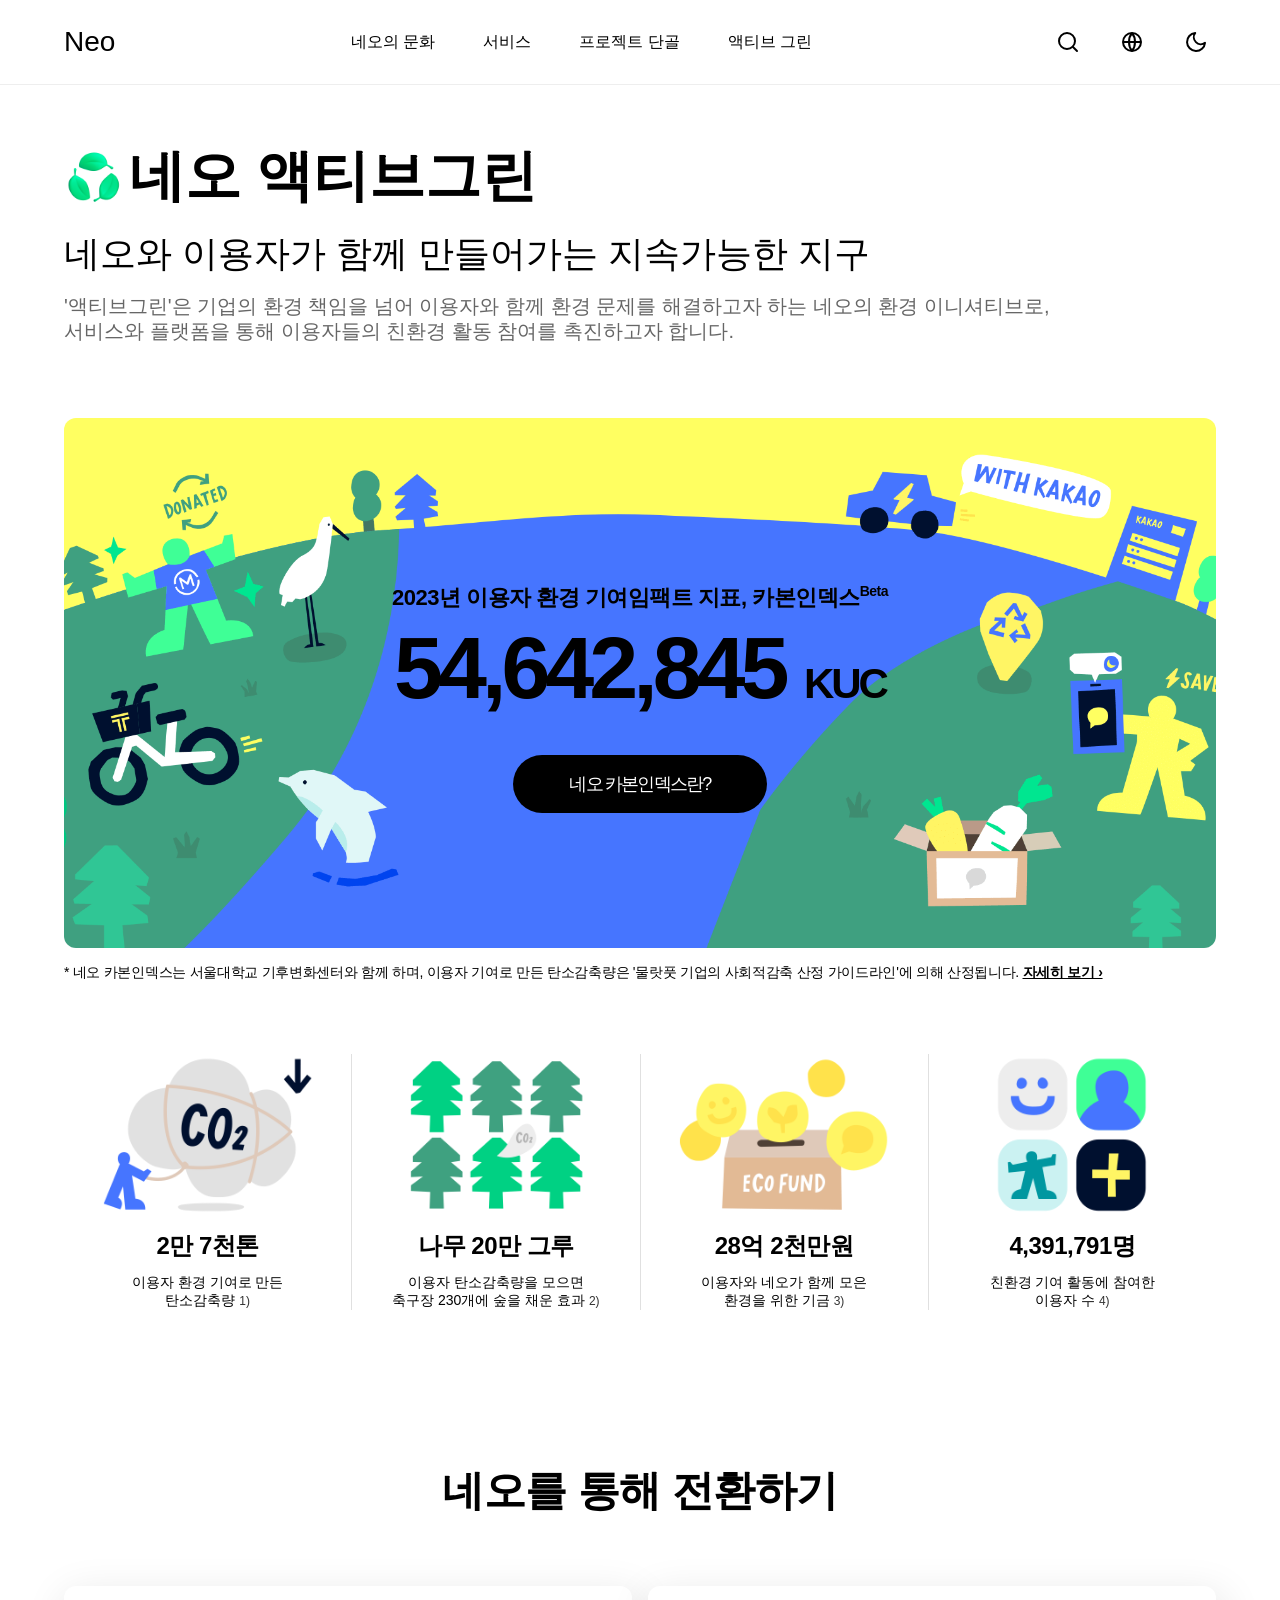
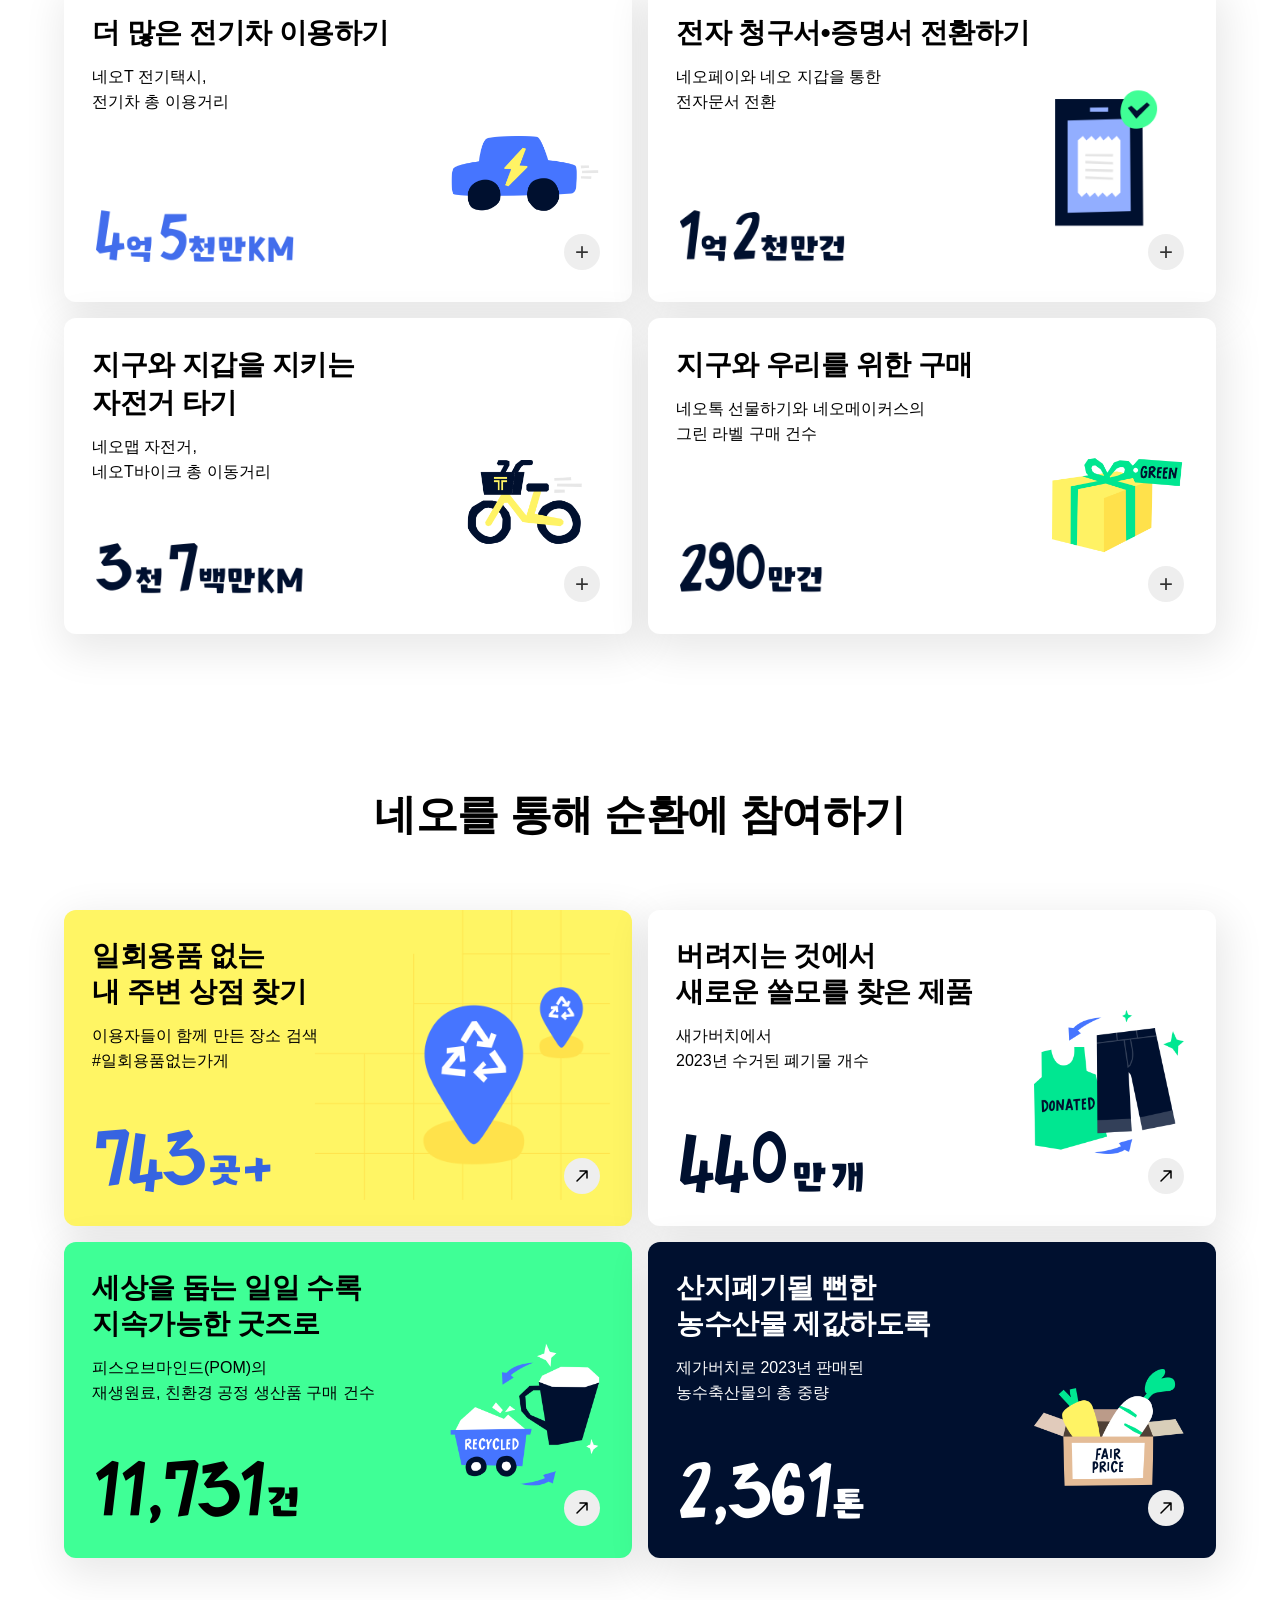
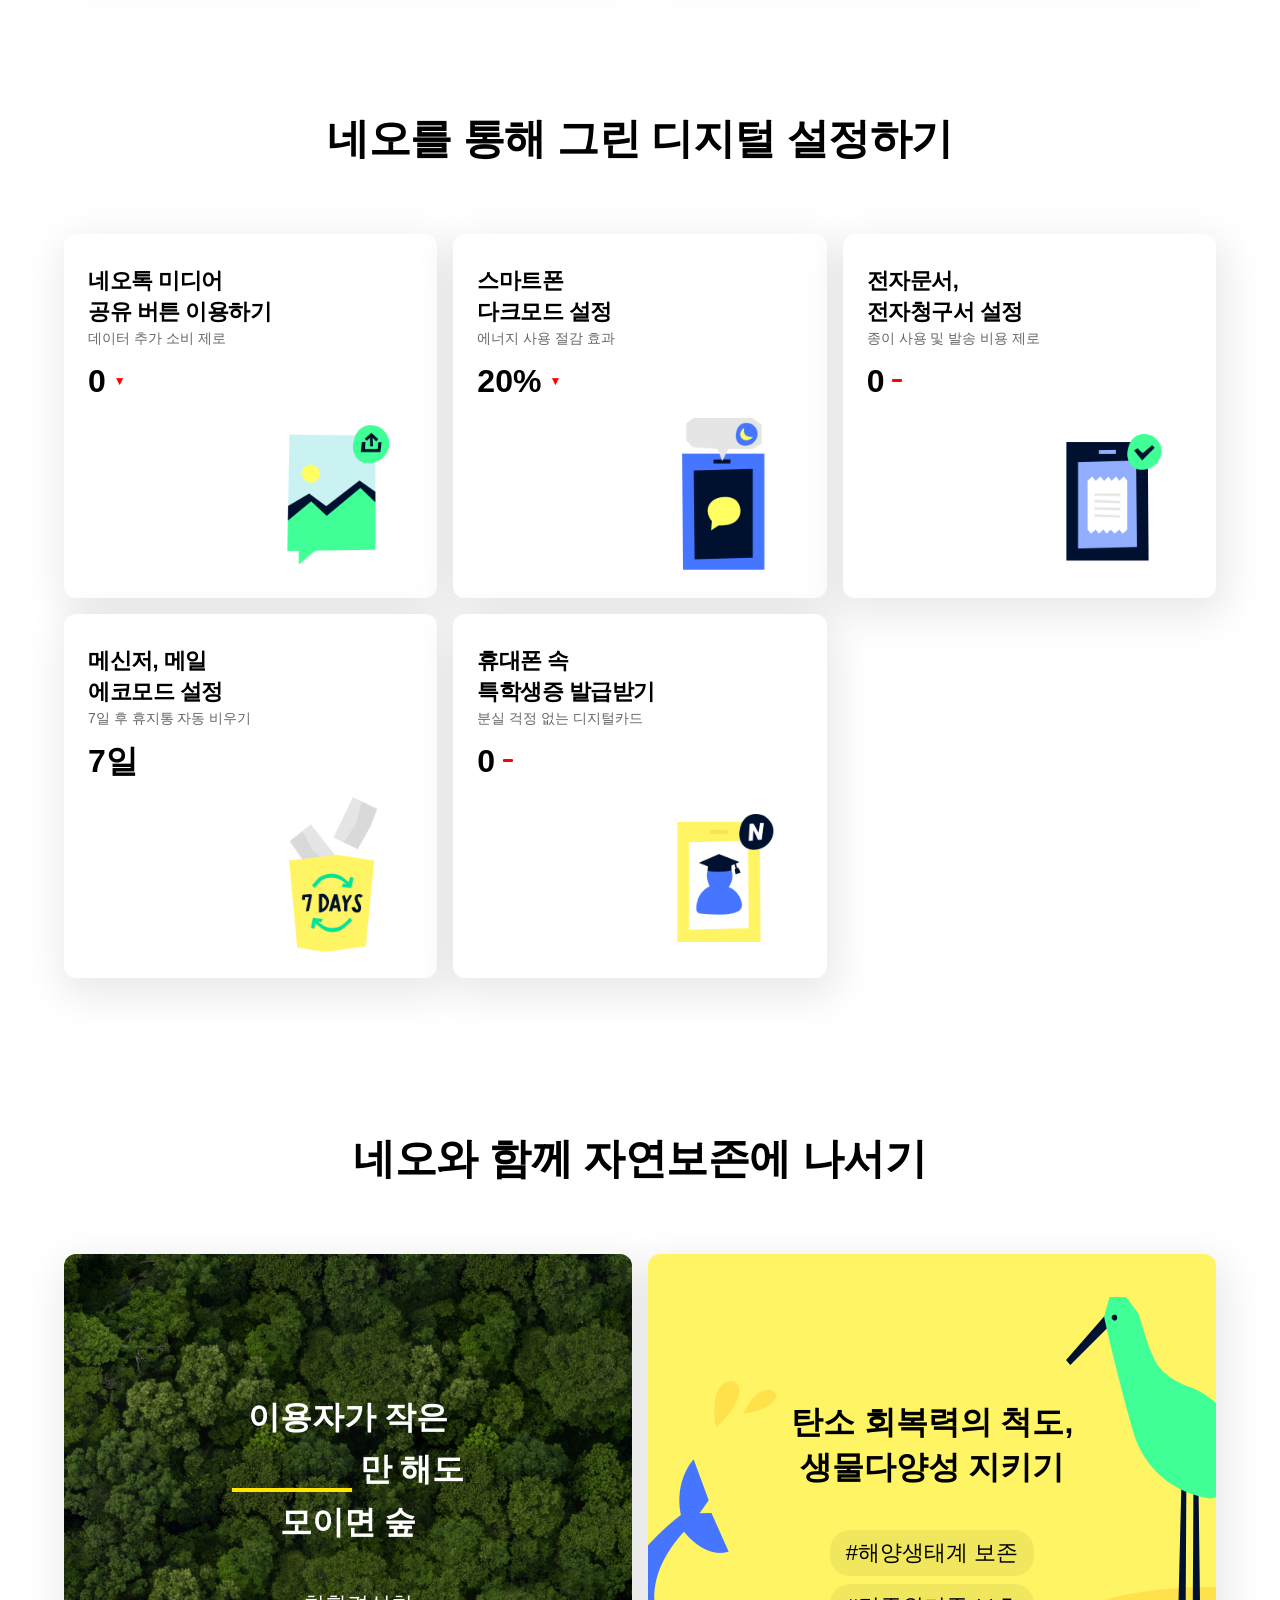
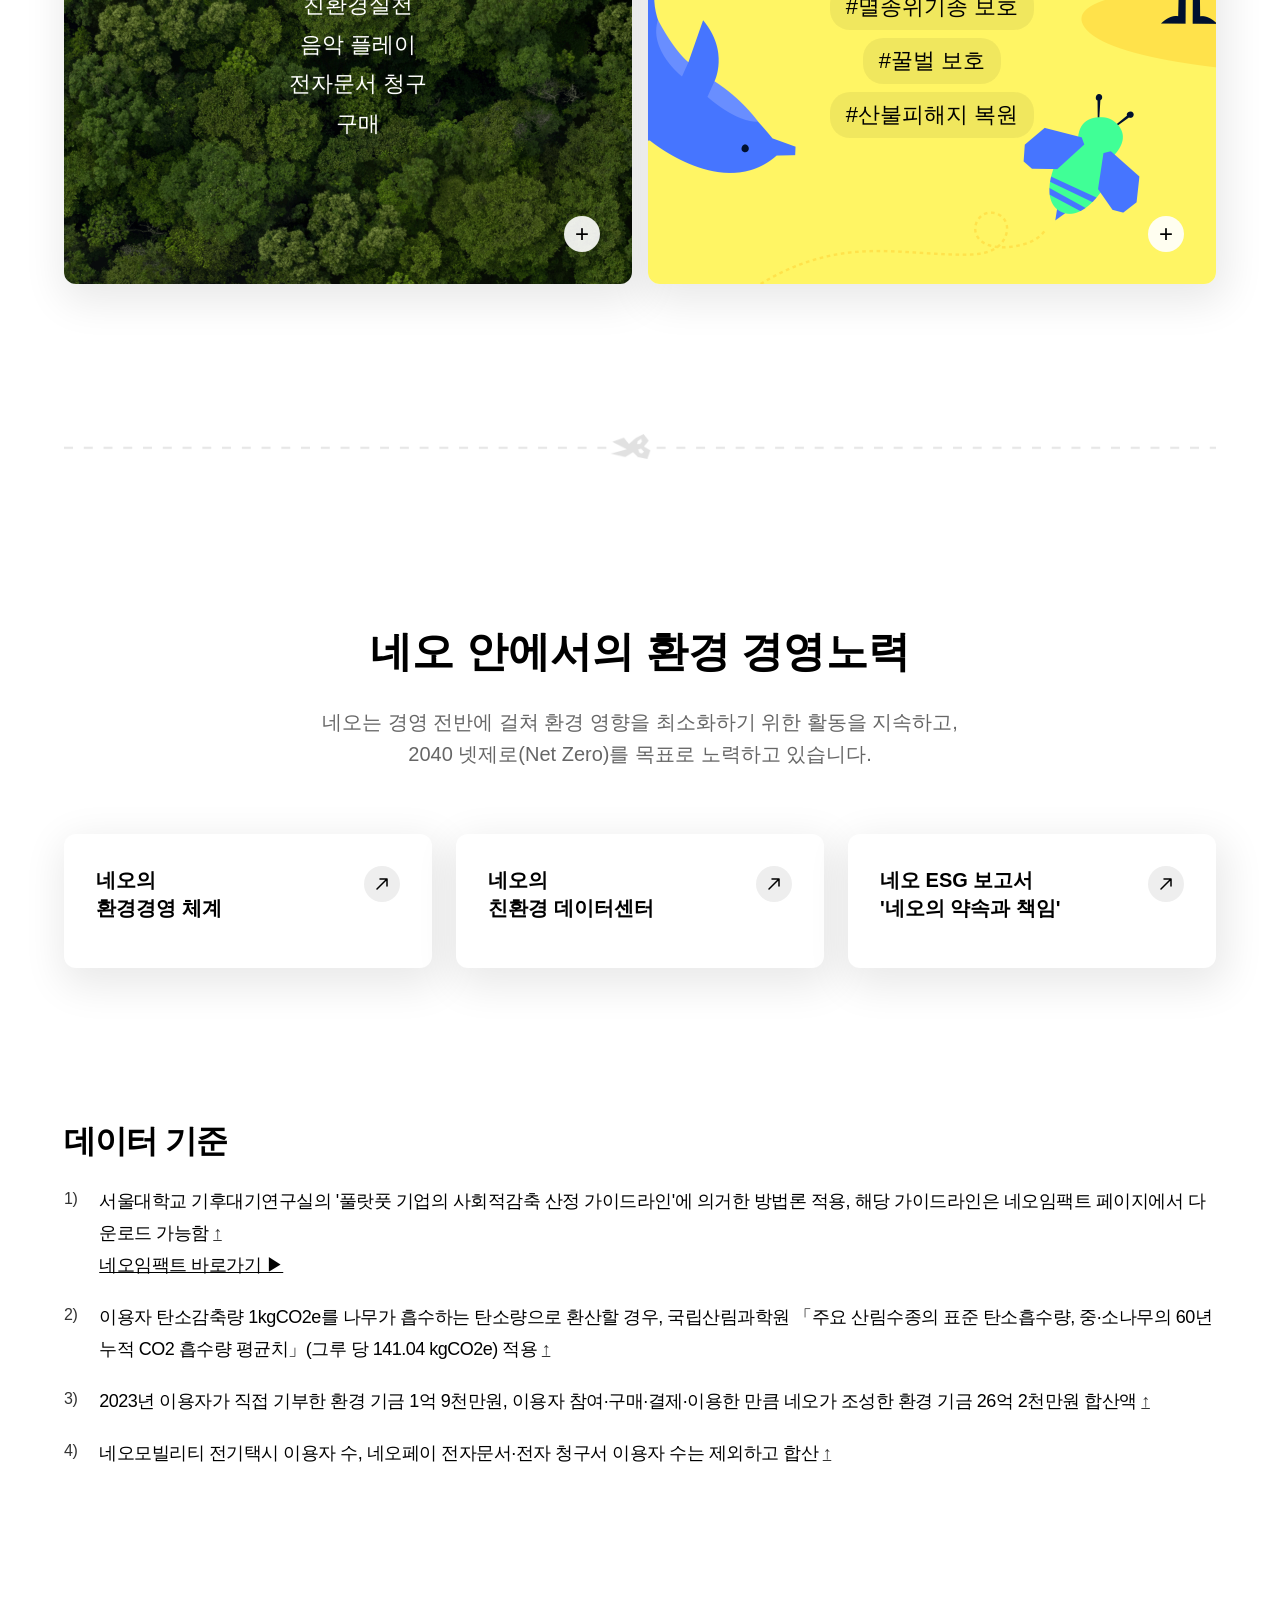
==== commit 012501a7: "#10 feat : 헤더 컴포넌트 구현 및 기능 추가" ====
--- a/activeGreen/activeGreen.html
+++ b/activeGreen/activeGreen.html
@@ -10,9 +10,12 @@
     <script src="../includeHTML.js"></script>
     <link rel="stylesheet" href="../common.css">
     <link rel="stylesheet" href="activeGreen.css">
+    <link rel="stylesheet" href="../common/header/header.css">
 </head>
 
 <body>
+    <div include-html="../common/header/header.html"></div>
+
     <main class="activeGreen_wrap">
         <!-- Header Section -->
         <article class="activeGreen_content_article">
@@ -748,12 +751,12 @@
     <!-- 모달 끝 -->
 
 
-
     <script src="./js/activeGreen.js"></script>
 </body>
 
 <script>
-    includeHTML();
-</script>
+    includeHTML(function () {
+        console.log('모든 HTML 포함이 완료되었습니다!');
+    });</script>
 
 </html>
--- a/activeGreen/activeGreen.css
+++ b/activeGreen/activeGreen.css
@@ -61,14 +61,14 @@
 
 .activeGreen_content_article {
     position: relative;
-    max-width: 80%;
+    max-width: 90%;
     margin: 0 auto;
     padding-bottom: 182px;
 }
 
 .activeGreen_header {
     background-color: #ffffff;
-    padding: 60px 0 10px;
+    padding: 48px 0 10px;
     text-align: left;
     position: relative;
 }
@@ -1185,6 +1185,10 @@
 
 /* 768px 이하 태블릿 */
 @media screen and (max-width: 768px) {
+    .activeGreen_header {
+        padding: 28px 0 10px;
+    }
+
     .activeGreen_reference_title {
         margin-bottom: 10px;
     }
@@ -1369,6 +1373,10 @@
 
 /* 480px 이하 모바일 */
 @media screen and (max-width: 480px) {
+    .activeGreen_header {
+        padding: 10px 0 10px;
+    }
+
     .divider_wrap {
         margin-bottom: 60px;
     }
@@ -1376,8 +1384,6 @@
     .info_section {
         margin-bottom: 80px;
     }
-
-
 
     .activeGreen_header_title {
         font-size: var(--font-title-xxl);
--- a/common/header/header.css
+++ b/common/header/header.css
@@ -0,0 +1,264 @@
+.header {
+  height: 91px;
+}
+
+.activeGreen_nav {
+  position: fixed;
+  top: 0;
+  left: 0;
+  width: 100%;
+  background-color: #fff;
+  z-index: 1000;
+  border-bottom: 1px solid #eee;
+}
+
+.activeGreen_nav_inner {
+  max-width: 90%;
+  margin: 0 auto;
+  height: 84px;
+  display: flex;
+  justify-content: space-between;
+  align-items: center;
+}
+
+.activeGreen_nav_logo {
+  font-size: 28px;
+  text-decoration: none;
+  color: #000;
+  display: flex;
+  align-items: center;
+}
+
+.activeGreen_nav_menu {
+  display: flex;
+  gap: 48px;
+  align-items: center;
+}
+
+.activeGreen_nav_item {
+  font-size: 16px;
+  text-decoration: none;
+  color: #000;
+  position: relative;
+}
+
+.activeGreen_nav_item:hover {
+  color: #333;
+}
+
+.activeGreen_nav_right {
+  display: flex;
+  gap: 24px;
+  align-items: center;
+}
+
+.activeGreen_nav_icon {
+  width: 24px;
+  height: 24px;
+  cursor: pointer;
+  background: none;
+  border: none;
+  padding: 0;
+}
+
+.activeGreen_nav_icon.dark_mode_icon,
+.activeGreen_nav_icon.globe_icon {
+  display: flex;
+}
+
+.activeGreen_nav_icon.hamburger_icon {
+  display: none;
+}
+
+/* 사이드바 스타일 */
+.activeGreen_top_icons {
+  display: flex;
+  justify-content: flex-end;
+  gap: 16px;
+  padding: 30px;
+}
+
+.activeGreen_sidebar_inner {
+  display: flex;
+  flex-direction: column;
+  height: 100%;
+}
+
+.activeGreen_nav_icon {
+  width: 40px;
+  height: 40px;
+  display: flex;
+  align-items: center;
+  justify-content: center;
+  cursor: pointer;
+  background: none;
+  border: none;
+  padding: 8px;
+  color: #333;
+}
+
+.activeGreen_nav_icon:hover {
+  color: #000;
+}
+
+.activeGreen_sidebar {
+  position: fixed;
+  top: 0;
+  right: -100%;
+  width: 400px;
+  height: 100vh;
+  background-color: #fff;
+  transition: transform 0.3s ease;
+  z-index: 1002;
+  box-shadow: -4px 0 20px rgba(0, 0, 0, 0.05);
+}
+
+.activeGreen_sidebar.active {
+  right: 0;
+}
+
+
+.activeGreen_sidebar_header {
+  display: flex;
+  justify-content: space-between;
+  align-items: center;
+  padding: 24px 32px;
+  border-bottom: 1px solid #eee;
+}
+
+.activeGreen_sidebar_header h2 {
+  font-size: 20px;
+  font-weight: bold;
+}
+
+.activeGreen_sidebar_close {
+  background: none;
+  border: none;
+  padding: 8px;
+  cursor: pointer;
+  color: #666;
+}
+
+.activeGreen_sidebar_menu {
+  flex: 1;
+  padding: 30px;
+  display: flex;
+  flex-direction: column;
+  gap: 10px;
+}
+
+.activeGreen_sidebar_item {
+  display: flex;
+  justify-content: space-between;
+  align-items: center;
+  padding: 16px 0;
+  font-size: 18px;
+  color: #333;
+  text-decoration: none;
+  border-bottom: 1px solid #eee;
+}
+
+.activeGreen_sidebar_item:hover {
+  color: #000;
+}
+
+/* 오버레이 */
+.activeGreen_sidebar_overlay {
+  display: block;
+  position: fixed;
+  top: 0;
+  left: 0;
+  width: 100%;
+  height: 100%;
+  background-color: rgba(0, 0, 0, 0);
+  z-index: 1001;
+  visibility: hidden;
+  opacity: 0;
+  transition: all 0.4s cubic-bezier(0.4, 0, 0.2, 1);
+}
+
+.activeGreen_sidebar_overlay.active {
+  visibility: visible;
+  opacity: 1;
+  background-color: rgba(0, 0, 0, 0.5);
+}
+
+.activeGreen_sidebar_inner {
+  opacity: 0;
+  transform: translateX(20px);
+  transition: all 0.4s cubic-bezier(0.4, 0, 0.2, 1);
+}
+
+.activeGreen_sidebar.active .activeGreen_sidebar_inner {
+  opacity: 1;
+  transform: translateX(0);
+}
+
+
+/* 반응형 스타일 */
+@media screen and (max-width: 1024px) {
+  .activeGreen_nav_inner {
+    padding: 0 24px;
+  }
+
+  .activeGreen_nav_menu {
+    display: none;
+  }
+
+  #hamburgerBtn {
+    display: block;
+  }
+
+  .activeGreen_nav_right {
+    gap: 16px;
+  }
+
+  .activeGreen_nav_menu {
+    display: none;
+  }
+
+  .activeGreen_nav_icon.dark_mode_icon,
+  .activeGreen_nav_icon.globe_icon {
+    display: none;
+  }
+
+  .activeGreen_nav_icon.hamburger_icon {
+    display: flex;
+  }
+}
+
+@media screen and (max-width: 768px) {
+  .activeGreen_sidebar {
+    width: 100%;
+
+  }
+
+  .activeGreen_sidebar.active {
+    transform: translateX(0);
+  }
+
+  .activeGreen_top_icons {
+    top: 16px;
+    right: 16px;
+    gap: 12px;
+  }
+
+  .activeGreen_nav_icon {
+    width: 36px;
+    height: 36px;
+    padding: 6px;
+  }
+
+  .activeGreen_sidebar {
+    width: 100%;
+    right: -100%;
+  }
+}
+
+@media screen and (max-width: 480px) {
+  .activeGreen_nav_inner {
+    height: 72px;
+  }
+
+
+}
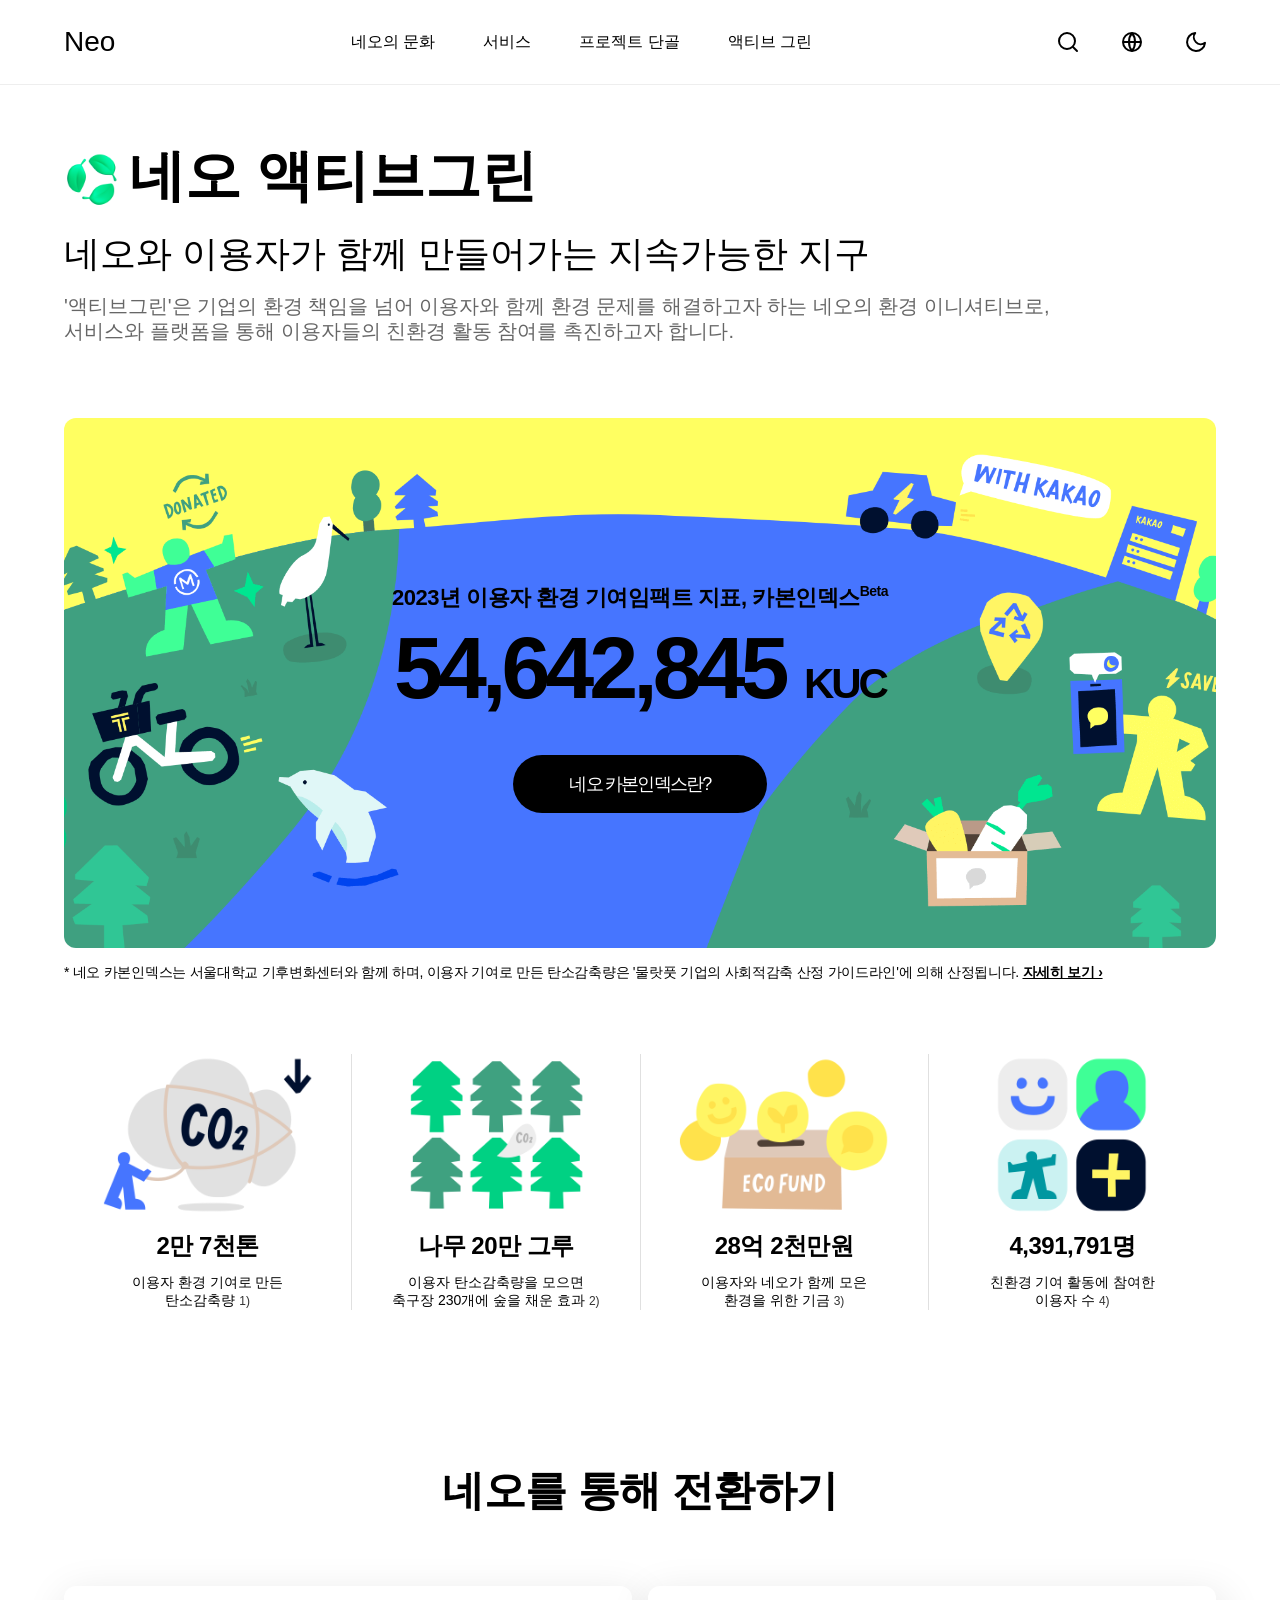
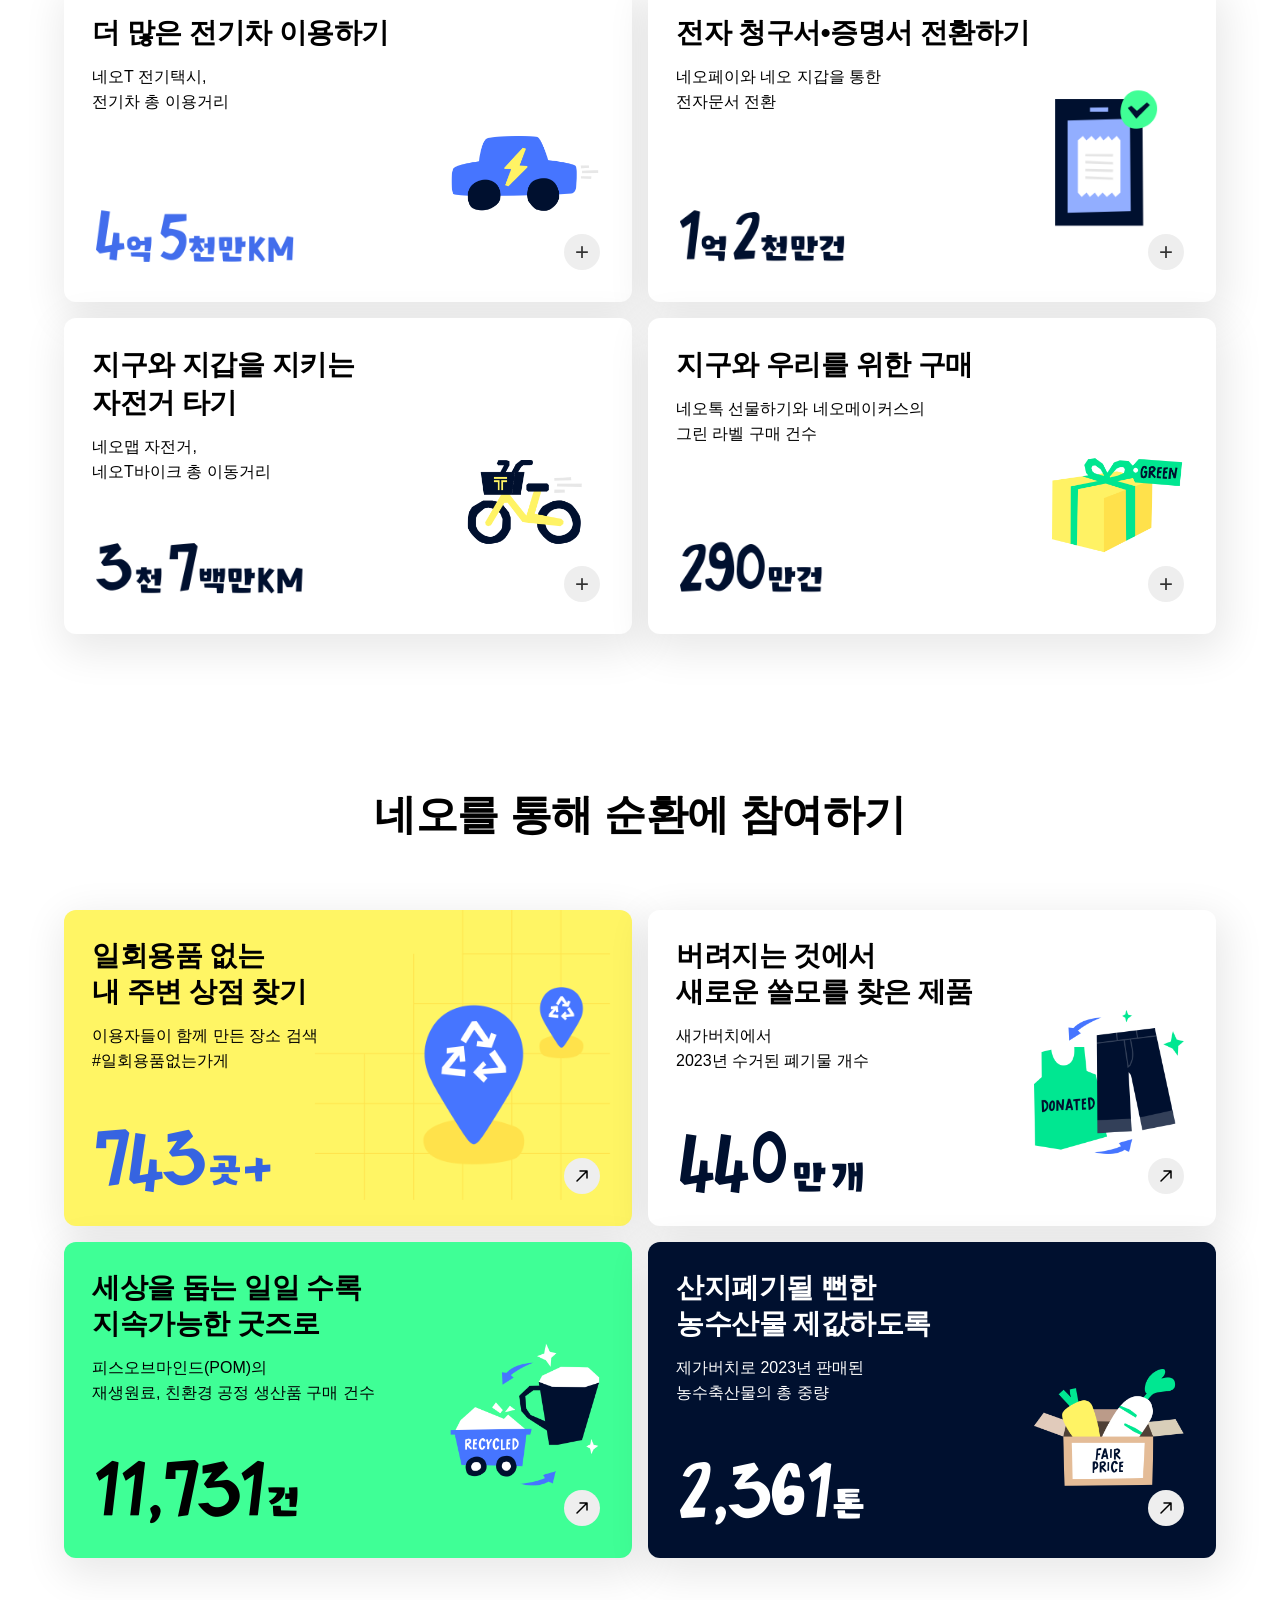
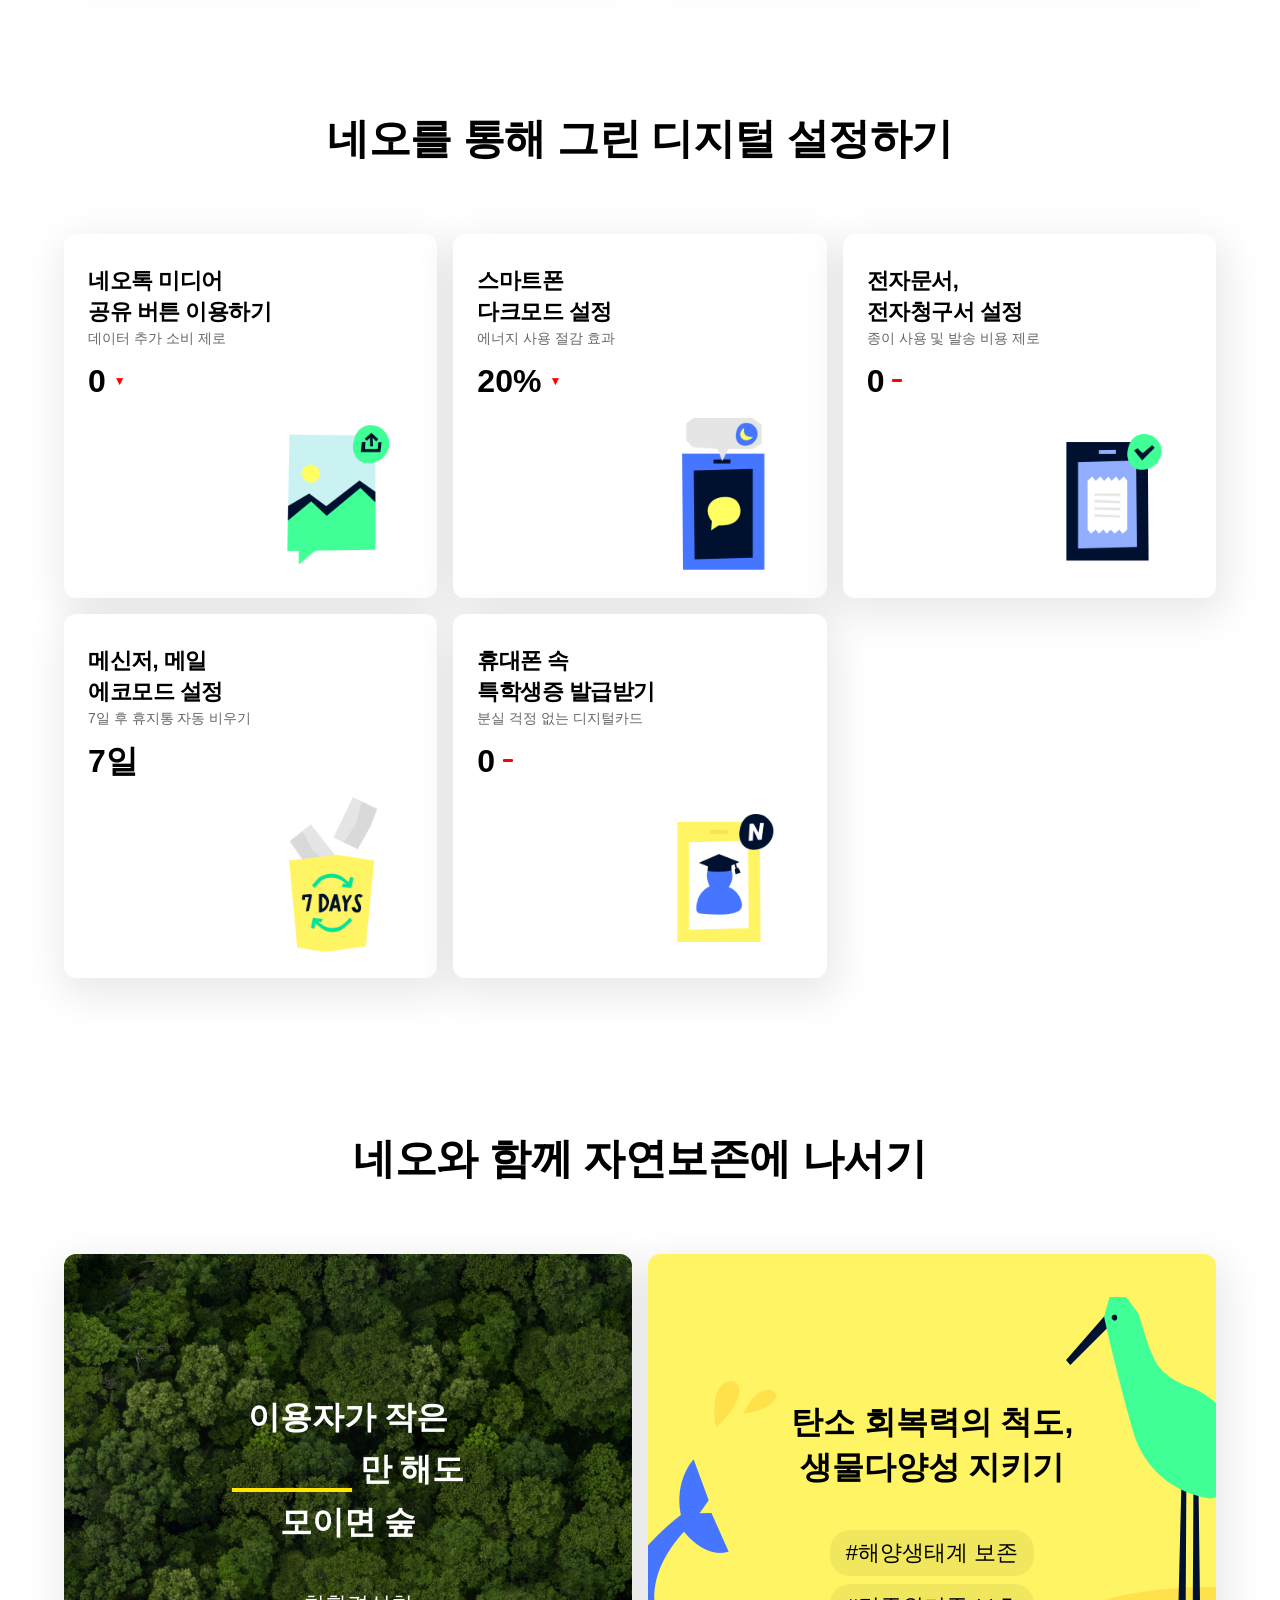
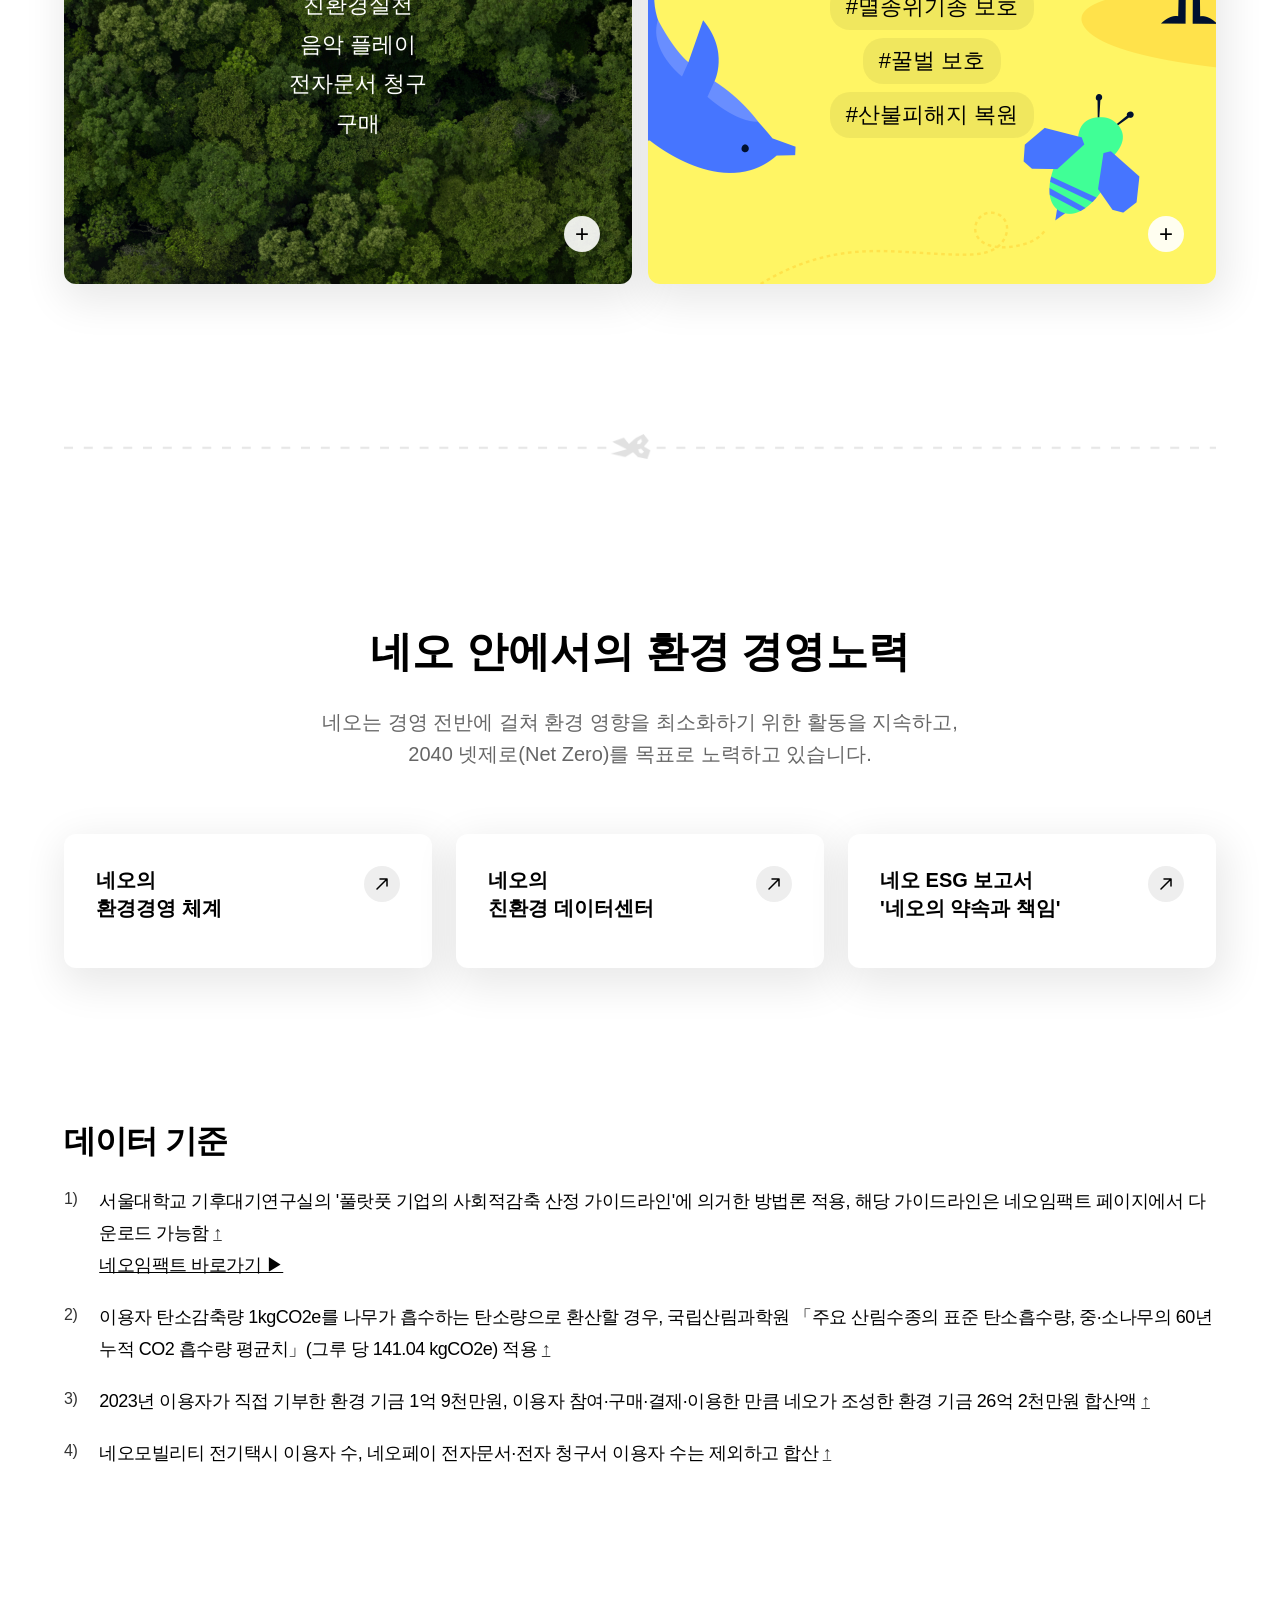
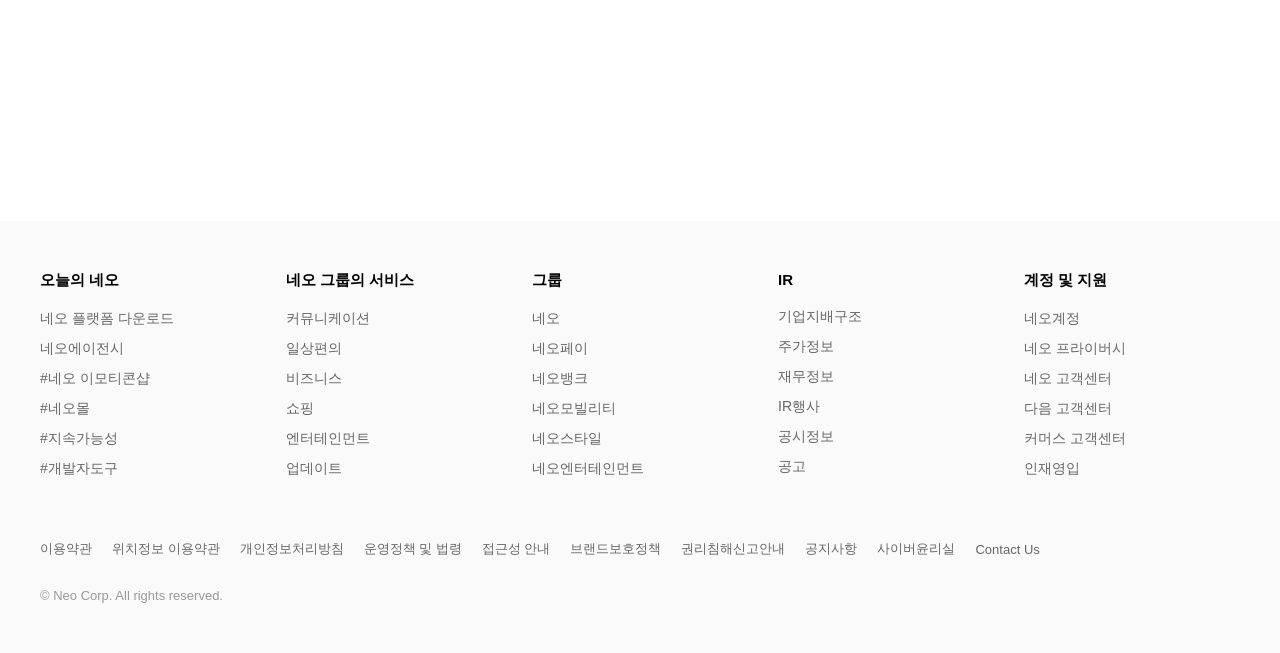
==== commit b9023080: "#11 feat: 푸터 컴포넌트 구현 및 기능 추가" ====
--- a/activeGreen/activeGreen.html
+++ b/activeGreen/activeGreen.html
@@ -11,6 +11,7 @@
     <link rel="stylesheet" href="../common.css">
     <link rel="stylesheet" href="activeGreen.css">
     <link rel="stylesheet" href="../common/header/header.css">
+    <link rel="stylesheet" href="../common/footer/footer.css">
 </head>
 
 <body>
@@ -746,17 +747,14 @@
             </div>
         </div>
     </div>
-
-
     <!-- 모달 끝 -->
+    <div include-html="../common/footer/footer.html"></div>
 
 
     <script src="./js/activeGreen.js"></script>
 </body>
 
 <script>
-    includeHTML(function () {
-        console.log('모든 HTML 포함이 완료되었습니다!');
-    });</script>
+    includeHTML();</script>
 
 </html>
--- a/common/footer/footer.css
+++ b/common/footer/footer.css
@@ -0,0 +1,184 @@
+* {
+    margin: 0;
+    padding: 0;
+}
+
+.activeGreen_footer {
+    background-color: #fafafa;
+    padding: 50px 0;
+    font-size: 14px;
+}
+
+.activeGreen_footer_inner {
+    max-width: 1200px;
+    margin: 0 auto;
+    padding: 0 20px;
+}
+
+.activeGreen_footer_logo {
+    display: block;
+    font-size: 24px;
+    font-weight: bold;
+    color: #000;
+    text-decoration: none;
+    margin-bottom: 40px;
+}
+
+.activeGreen_footer_menu {
+    display: grid;
+    grid-template-columns: repeat(5, 1fr);
+    gap: 30px;
+    margin-bottom: 50px;
+}
+
+.activeGreen_footer_title {
+    font-size: 15px;
+    font-weight: bold;
+    margin-bottom: 20px;
+    color: #000;
+}
+
+.activeGreen_footer_column ul {
+    list-style: none;
+    padding: 0;
+    margin: 0;
+}
+
+.activeGreen_footer_column ul li {
+    margin-bottom: 12px;
+}
+
+.activeGreen_footer_column ul li a {
+    color: #666;
+    text-decoration: none;
+    transition: color 0.2s;
+}
+
+.activeGreen_footer_column ul li a:hover {
+    color: #000;
+}
+
+.activeGreen_footer_links {
+    display: flex;
+    flex-wrap: wrap;
+    gap: 20px;
+    margin-bottom: 30px;
+    align-items: center;
+}
+
+.activeGreen_footer_links a {
+    color: #666;
+    text-decoration: none;
+    font-size: 13px;
+}
+
+.activeGreen_footer_links a:hover {
+    color: #000;
+}
+
+
+.activeGreen_footer_copyright {
+    color: #999;
+    font-size: 13px;
+    margin: 0;
+}
+
+/* 반응형 스타일 */
+@media screen and (max-width: 1024px) {
+    .activeGreen_footer_menu {
+        display: flex;
+        flex-direction: column;
+        gap: 0;
+    }
+
+    .activeGreen_footer_column {
+        border-bottom: 1px solid #eee;
+        padding: 0;
+    }
+
+    .activeGreen_footer_title {
+        width: 100%;
+        padding: 15px 0;
+        margin: 0;
+        text-align: left;
+        font-size: 16px;
+        font-weight: bold;
+        color: #000;
+        background: none;
+        cursor: pointer;
+        display: flex;
+        justify-content: space-between;
+        align-items: center;
+        position: relative;
+    }
+
+    .activeGreen_footer_title::after {
+        content: '';
+        width: 12px;
+        height: 12px;
+        border-right: 2px solid #666;
+        border-bottom: 2px solid #666;
+        transform: rotate(45deg);
+        transition: transform 0.3s ease;
+        position: absolute;
+        right: 10px;
+        top: 15px;
+    }
+
+    .activeGreen_footer_title.active::after {
+        transform: rotate(-135deg);
+        top: 20px;
+    }
+
+    .activeGreen_footer_column ul {
+        display: none;
+        padding: 0 0 20px;
+        margin: 0;
+    }
+
+    .activeGreen_footer_column ul.active {
+        display: block;
+    }
+
+    .activeGreen_footer_column ul li {
+        margin: 12px 0;
+    }
+
+    .activeGreen_footer_column ul li a {
+        color: #666;
+        text-decoration: none;
+        font-size: 14px;
+        padding: 5px 0;
+        display: block;
+    }
+
+    .activeGreen_footer_column ul li a:hover {
+        color: #000;
+    }
+}
+
+@media screen and (max-width: 768px) {
+    .activeGreen_footer_menu {
+        grid-template-columns: repeat(2, 1fr);
+    }
+
+    .activeGreen_footer_links {
+        flex-direction: column;
+        align-items: flex-start;
+        gap: 15px;
+    }
+}
+
+@media screen and (max-width: 480px) {
+    .activeGreen_footer_menu {
+        grid-template-columns: 1fr;
+    }
+
+    .activeGreen_footer {
+        padding: 30px 0;
+    }
+
+    .activeGreen_footer_logo {
+        margin-bottom: 30px;
+    }
+}
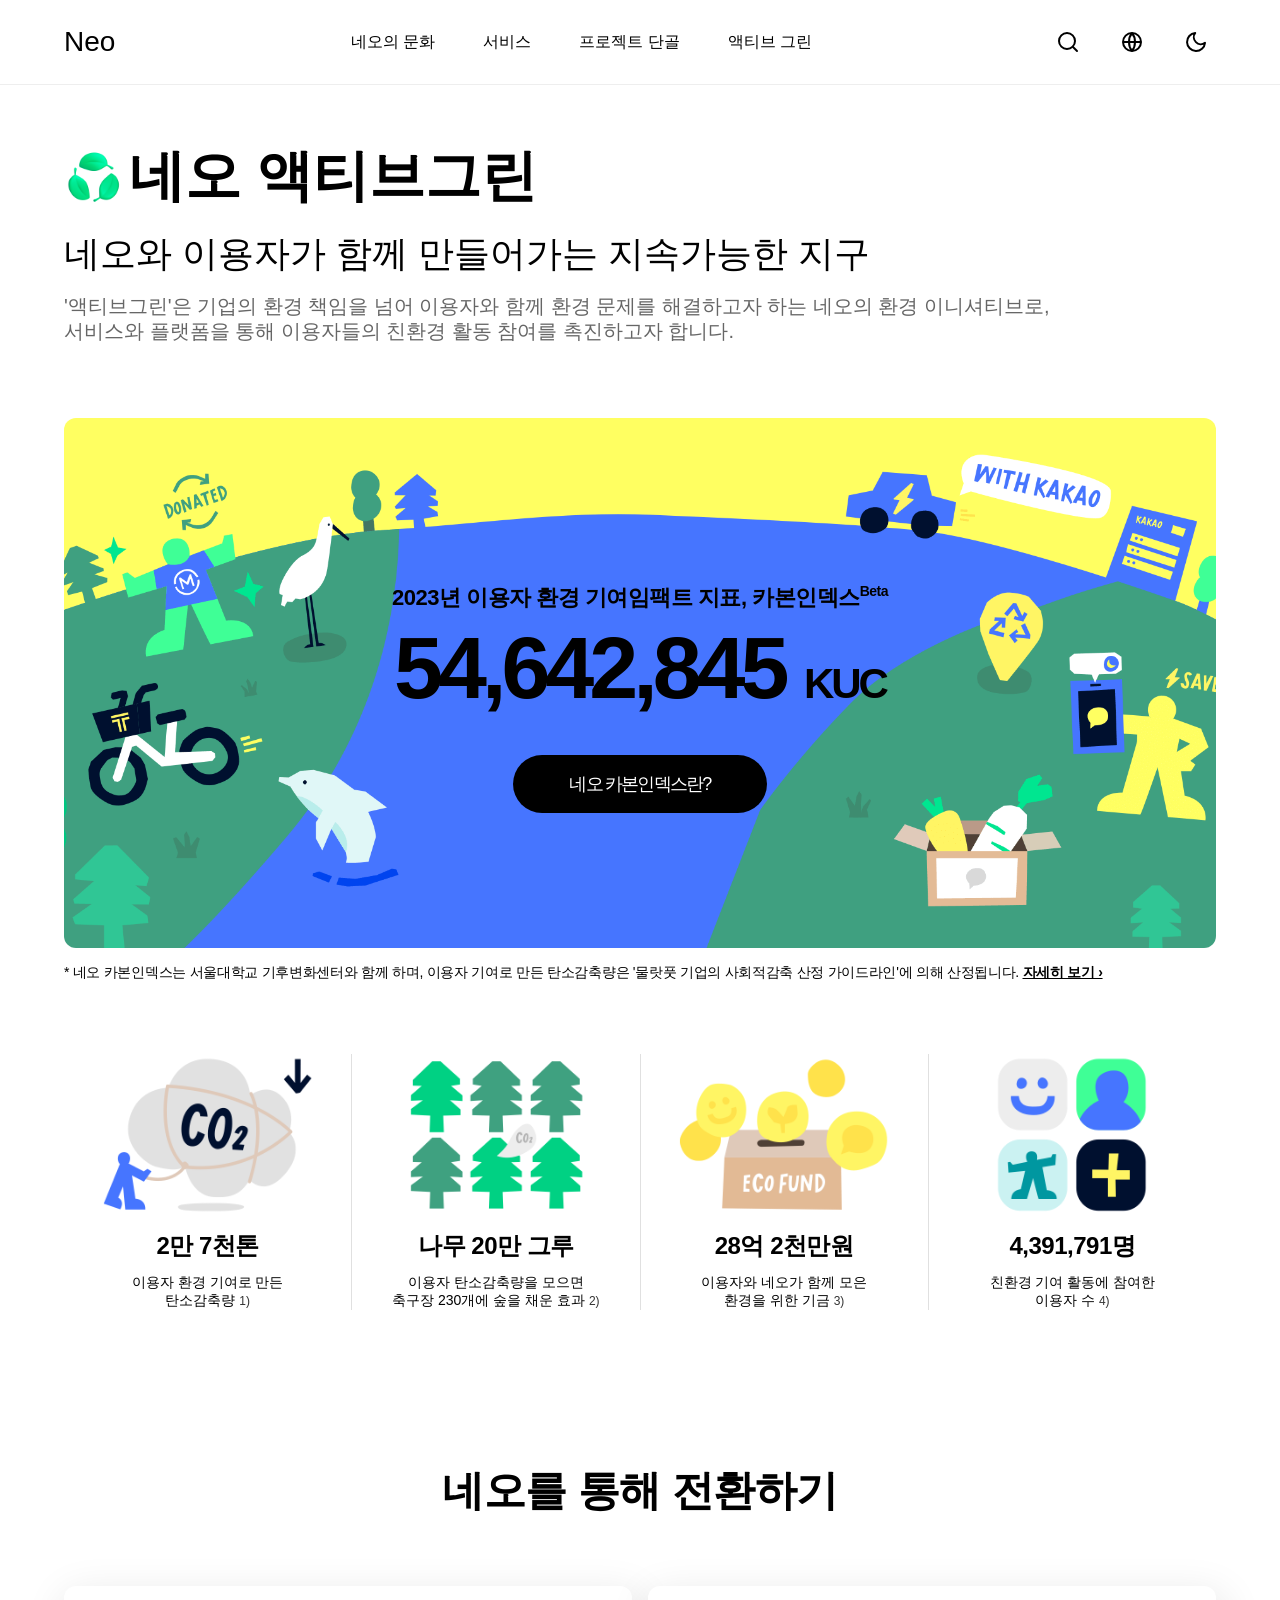
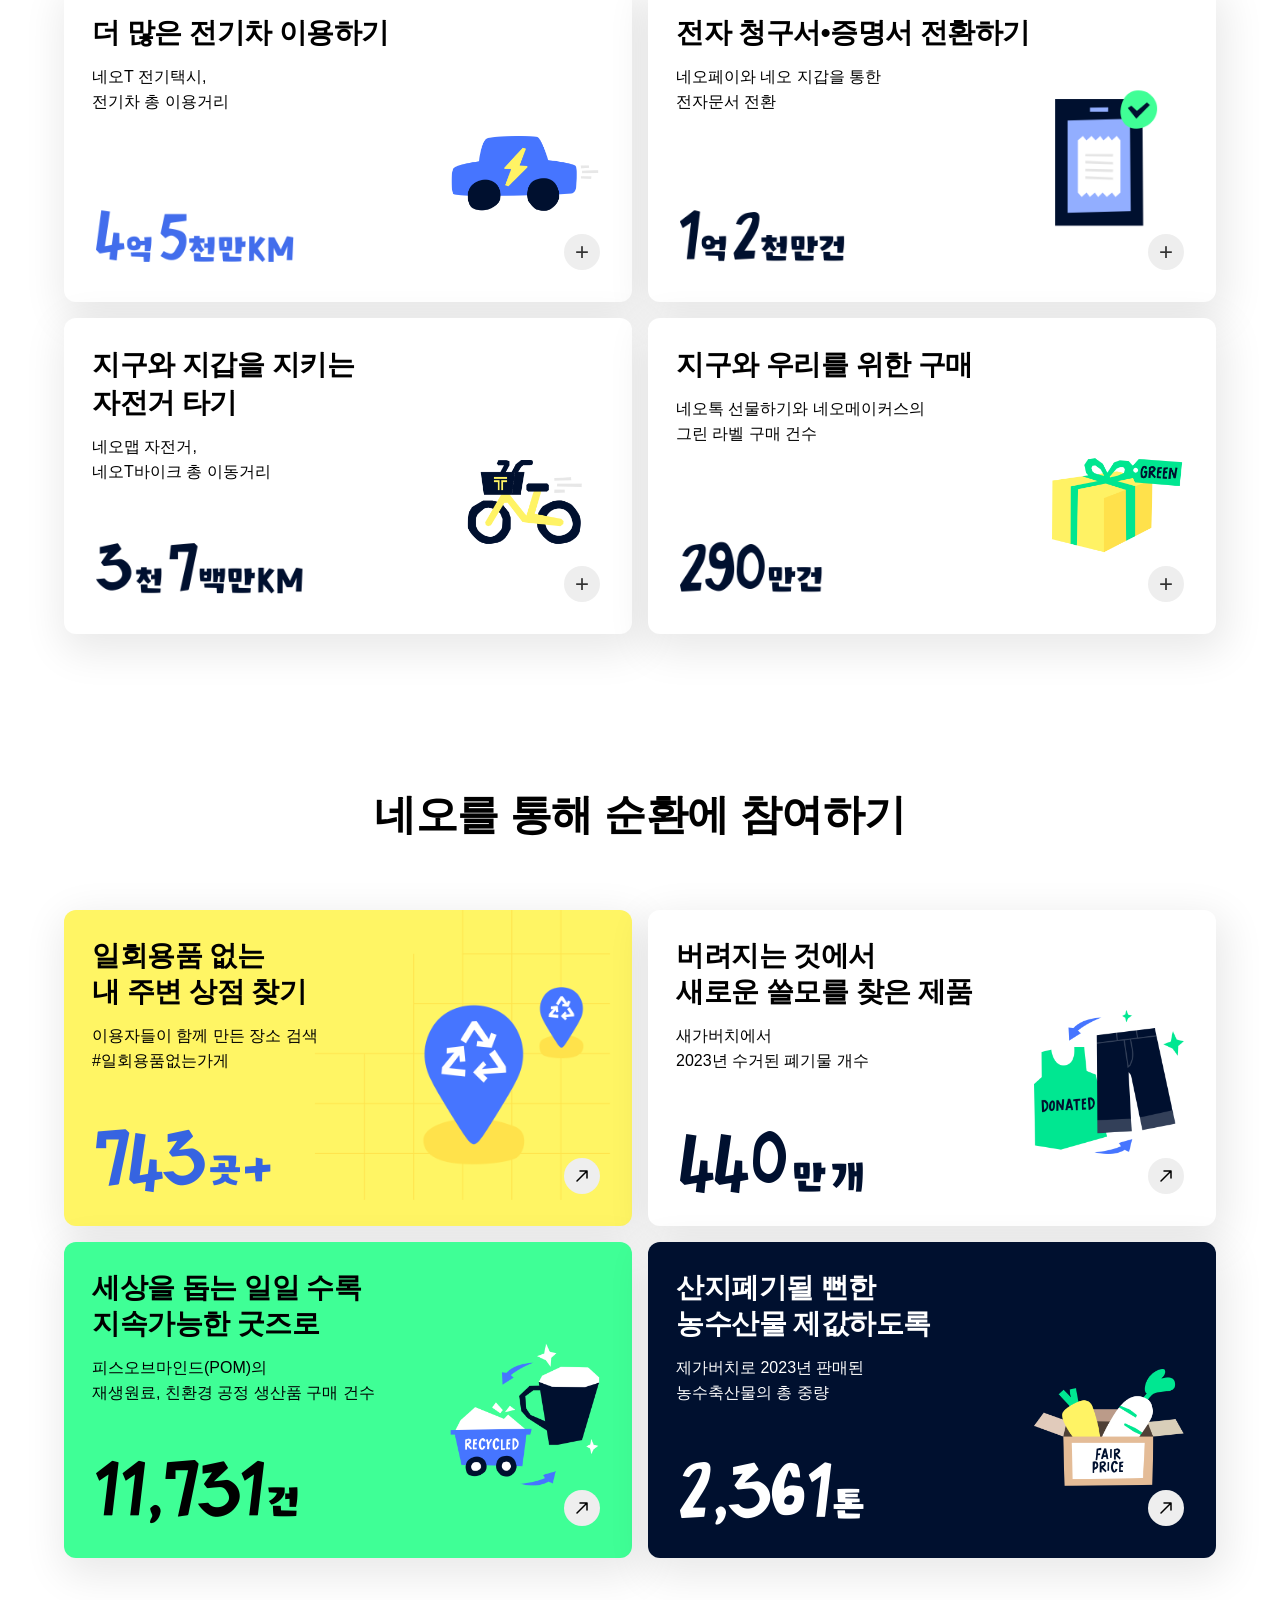
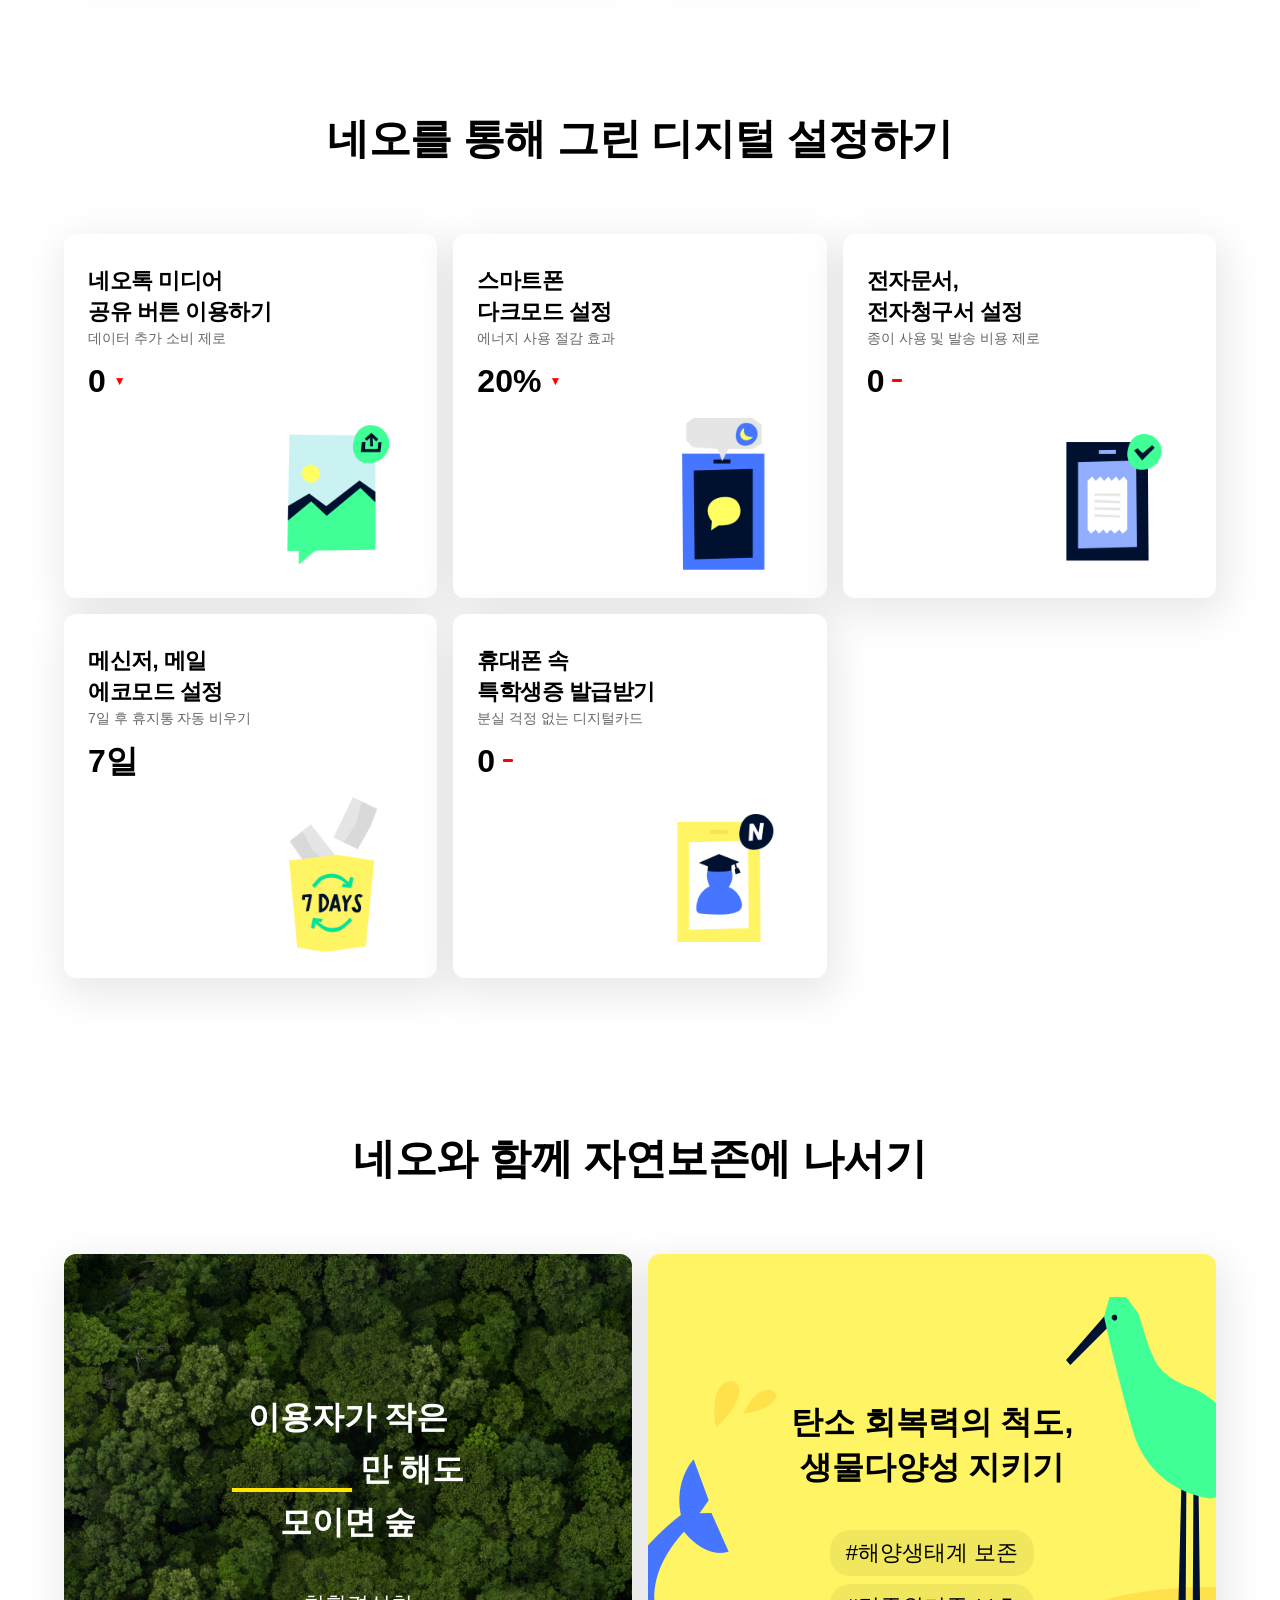
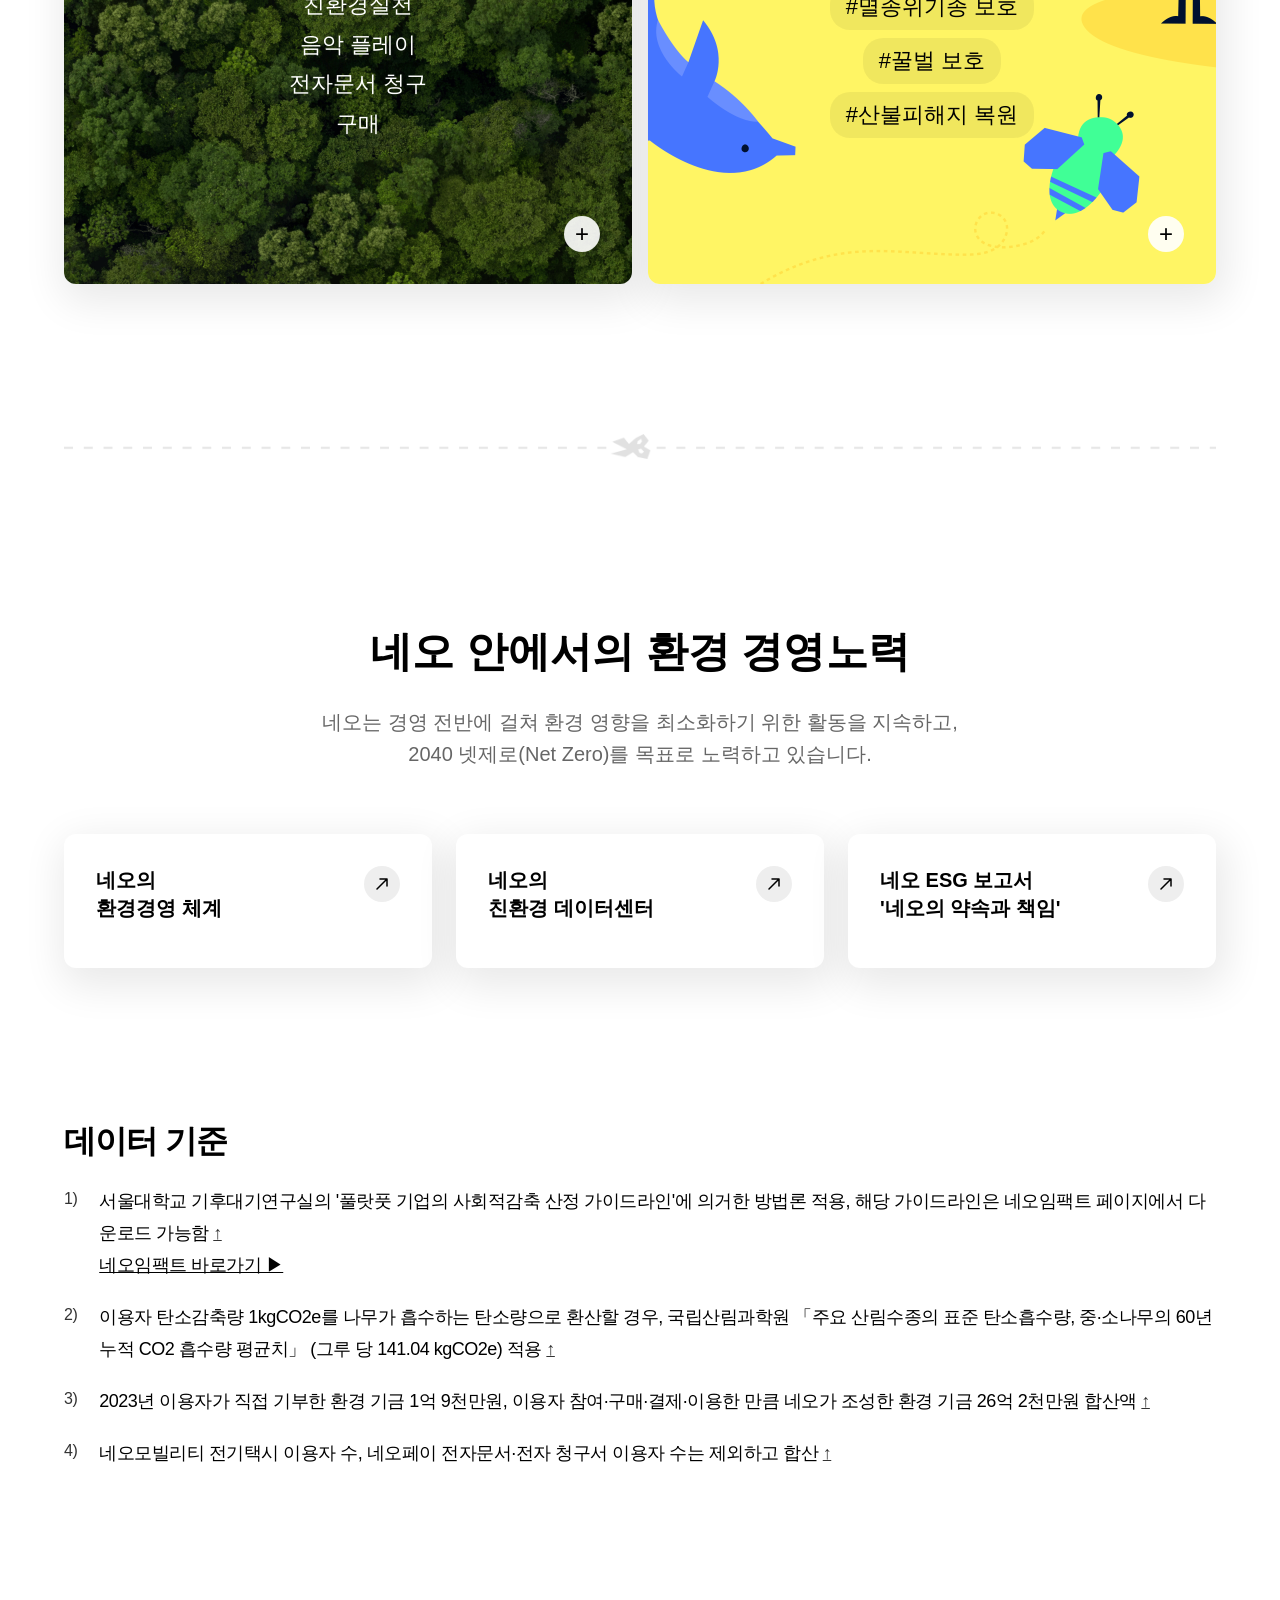
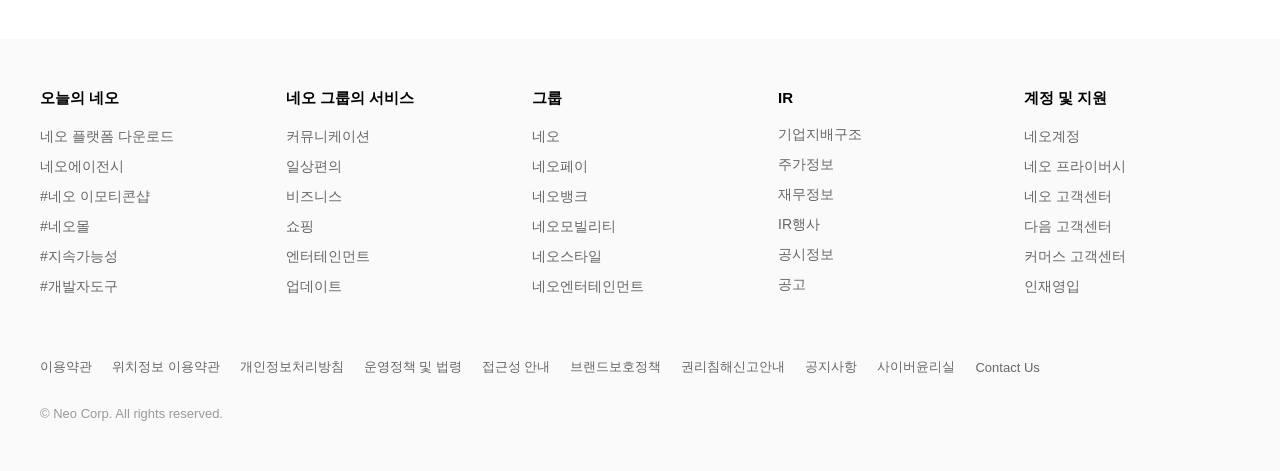
==== commit 7ba07ab9: "#4 chore: a태그 링크 제거" ====
--- a/activeGreen/activeGreen.html
+++ b/activeGreen/activeGreen.html
@@ -208,8 +208,7 @@
                                 <img src="./assets/image/cycle_bnr1_1.png" alt="숫자 이미지"
                                     class="activeGreen_cycle_number">
                                 <img src="./assets/image/cycle_bnr1.png" alt="아이콘 이미지" class="activeGreen_cycle_icon">
-                                <button type="button" class="activeGreen_cycle_button"
-                                    onclick="openNewWindow('https://map.kakao.com/?q=%EC%9D%BC%ED%9A%8C%EC%9A%A9%ED%92%88%EC%97%86%EB%8A%94%EA%B0%80%EA%B2%8C')">
+                                <button type="button" class="activeGreen_cycle_button">
                                     <svg width="12" height="12" viewBox="0 0 12 12" fill="none"
                                         xmlns="http://www.w3.org/2000/svg">
                                         <path d="M1 11L11 1M11 1H4M11 1V8" stroke="currentColor" stroke-width="1.5"
@@ -231,8 +230,7 @@
                                 <img src="./assets/image/cycle_bnr2_2.png" alt="숫자 이미지"
                                     class="activeGreen_cycle_number">
                                 <img src="./assets/image/cycle_bnr2.png" alt="아이콘 이미지" class="activeGreen_cycle_icon">
-                                <button type="button" class="activeGreen_cycle_button"
-                                    onclick="openNewWindow('https://makers.kakao.com/promotion/264')">
+                                <button type="button" class="activeGreen_cycle_button">
                                     <svg width="12" height="12" viewBox="0 0 12 12" fill="none"
                                         xmlns="http://www.w3.org/2000/svg">
                                         <path d="M1 11L11 1M11 1H4M11 1V8" stroke="currentColor" stroke-width="1.5"
@@ -254,8 +252,7 @@
                                 <img src="./assets/image/cycle_bnr3_3.png" alt="숫자 이미지"
                                     class="activeGreen_cycle_number">
                                 <img src="./assets/image/cycle_bnr3.png" alt="아이콘 이미지" class="activeGreen_cycle_icon">
-                                <button type="button" class="activeGreen_cycle_button"
-                                    onclick="openNewWindow('https://makers.kakao.com/promotion/265')">
+                                <button type="button" class="activeGreen_cycle_button">
                                     <svg width="12" height="12" viewBox="0 0 12 12" fill="none"
                                         xmlns="http://www.w3.org/2000/svg">
                                         <path d="M1 11L11 1M11 1H4M11 1V8" stroke="currentColor" stroke-width="1.5"
@@ -277,8 +274,7 @@
                                 <img src="./assets/image/cycle_bnr4_4.png" alt="숫자 이미지"
                                     class="activeGreen_cycle_number">
                                 <img src="./assets/image/cycle_bnr4.png" alt="아이콘 이미지" class="activeGreen_cycle_icon">
-                                <button type="button" class="activeGreen_cycle_button"
-                                    onclick="openNewWindow('https://makers.kakao.com/promotion/263')">
+                                <button type="button" class="activeGreen_cycle_button">
                                     <svg width="12" height="12" viewBox="0 0 12 12" fill="none"
                                         xmlns="http://www.w3.org/2000/svg">
                                         <path d="M1 11L11 1M11 1H4M11 1V8" stroke="currentColor" stroke-width="1.5"
@@ -443,8 +439,7 @@
 
                     <div class="environment_link_list">
                         <a href="#" class="environment_link_item">
-                            <div class="environment_link_content"
-                                onclick="openNewWindow('https://www.kakaocorp.com/page/detail/10512')">
+                            <div class="environment_link_content">
                                 <span class="environment_link_text">네오의<br>환경경영 체계</span>
                                 <button type="button" class="activeGreen_environment_button ">
                                     <svg width="12" height="12" viewBox="0 0 12 12" fill="none"
@@ -457,8 +452,7 @@
                             </div>
                         </a>
                         <a href="#" class="environment_link_item">
-                            <div class="environment_link_content"
-                                onclick="openNewWindow('https://www.kakaocorp.com/page/detail/9385')">
+                            <div class="environment_link_content">
                                 <span class="environment_link_text">네오의<br>친환경 데이터센터</span>
                                 <button type="button" class="activeGreen_environment_button ">
                                     <svg width="12" height="12" viewBox="0 0 12 12" fill="none"
@@ -471,8 +465,7 @@
                             </div>
                         </a>
                         <a href="#" class="environment_link_item">
-                            <div class="environment_link_content"
-                                onclick="openNewWindow('https://www.kakaocorp.com/page/responsible/esg')">
+                            <div class="environment_link_content">
                                 <span class="environment_link_text">네오 ESG 보고서<br>'네오의 약속과 책임'</span>
                                 <button type="button" class="activeGreen_environment_button">
                                     <svg width="12" height="12" viewBox="0 0 12 12" fill="none"
@@ -498,8 +491,7 @@
                                 네오임팩트 페이지에서 다운로드 가능함 <a href="#" class="activeGreen_reference_link"
                                     data-footnote="1">↑</a>
                                 <br>
-                                <a href="https://www.kakaoimpact.org/news/view?atclId=132&recommend=0"
-                                    onclick="openLink('https://www.kakaoimpact.org/news/view?atclId=132&recommend=0'); return false;">네오임팩트
+                                <a href="#">네오임팩트
                                     바로가기 ▶</a>
 
 
@@ -510,9 +502,7 @@
                             <span class="activeGreen_reference_number">2)</span>
                             <div class="activeGreen_reference_content">
                                 이용자 탄소감축량 1kgCO2e를 나무가 흡수하는 탄소량으로 환산할 경우, 국립산림과학원 「주요 산림수종의 표준 탄소흡수량, 중·소나무의 60년 누적 CO2
-                                흡수량
-                                평균치」(그루 당
-                                141.04 kgCO2e) 적용
+                                흡수량 평균치」 (그루 당 141.04 kgCO2e) 적용
                                 <a href="#" class="activeGreen_reference_link" data-footnote="2">↑</a>
                             </div>
                         </li>
--- a/activeGreen/activeGreen.css
+++ b/activeGreen/activeGreen.css
@@ -63,7 +63,6 @@
     position: relative;
     max-width: 90%;
     margin: 0 auto;
-    padding-bottom: 182px;
 }
 
 .activeGreen_header {
@@ -71,13 +70,6 @@
     padding: 48px 0 10px;
     text-align: left;
     position: relative;
-}
-
-.activegreen-header-content {
-    display: flex;
-    align-items: center;
-    gap: 20px;
-    margin-left: -20px;
 }
 
 .activeGreen_header_content {
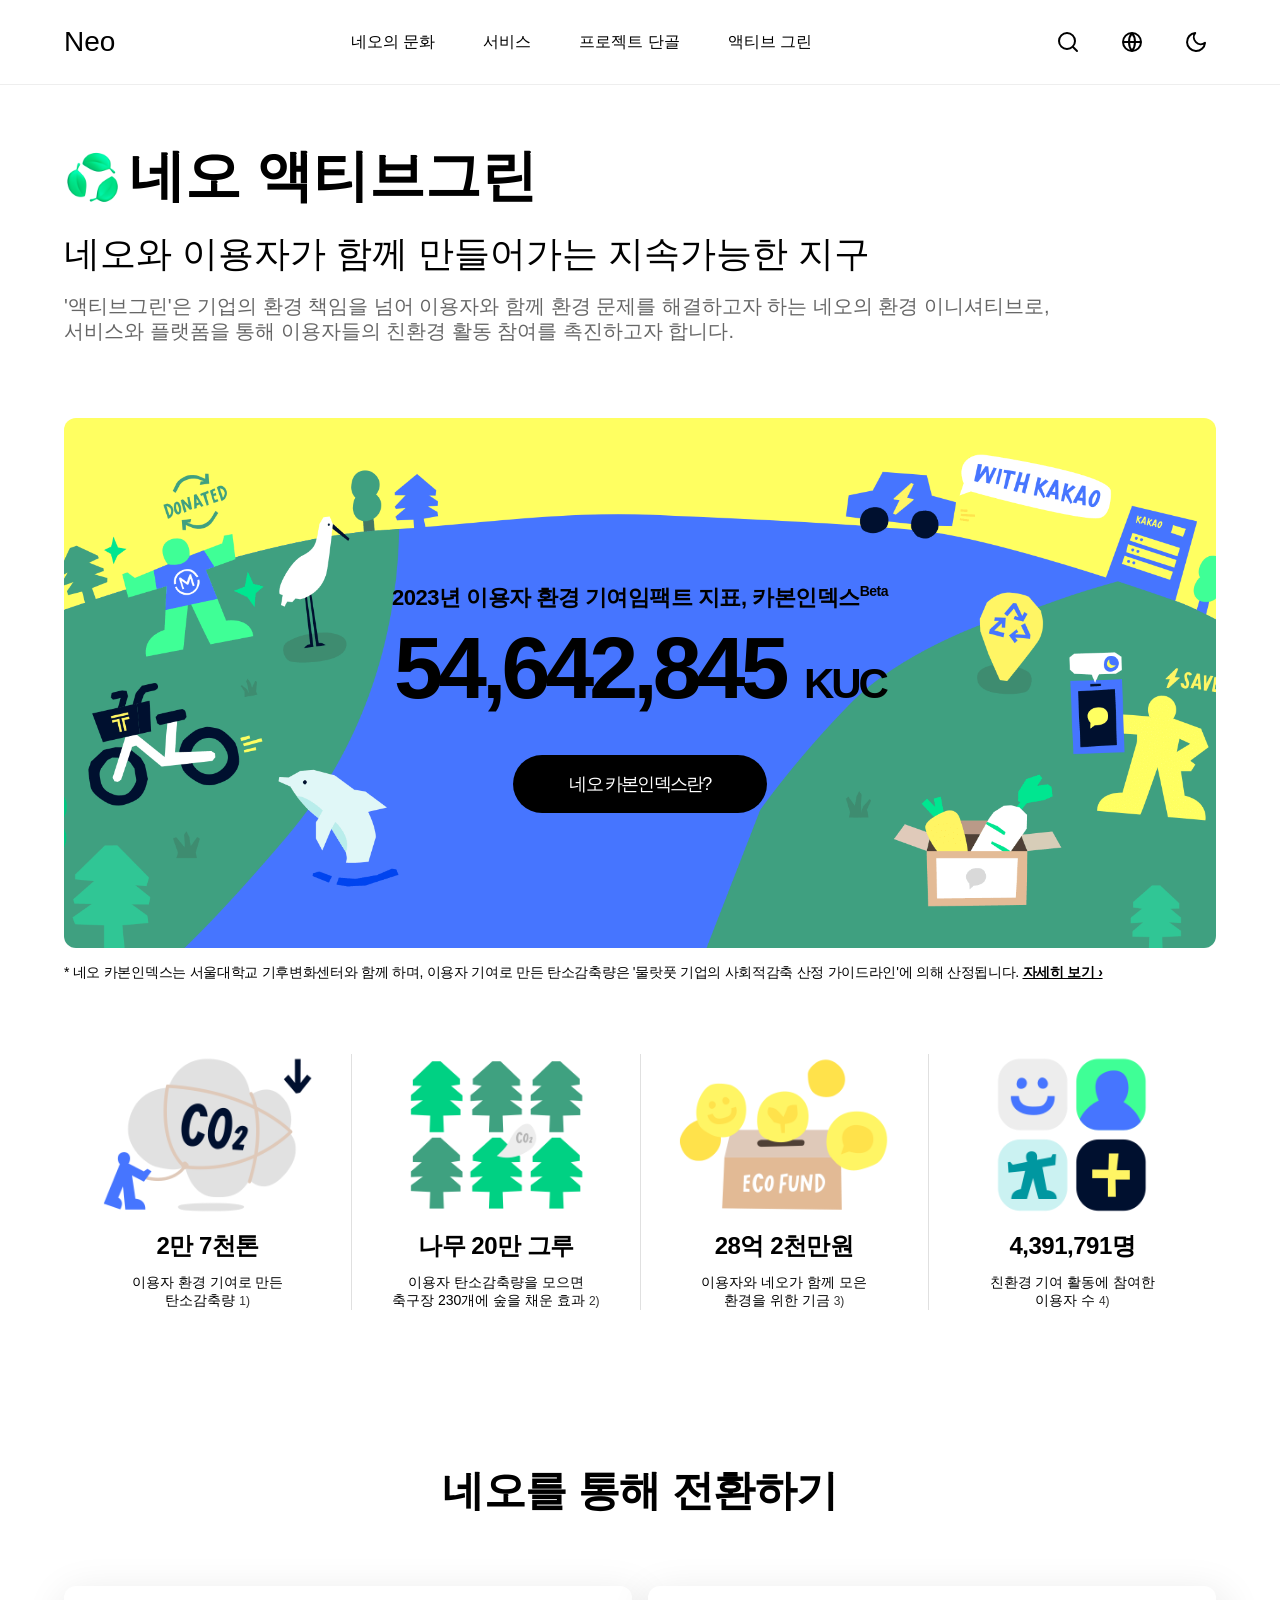
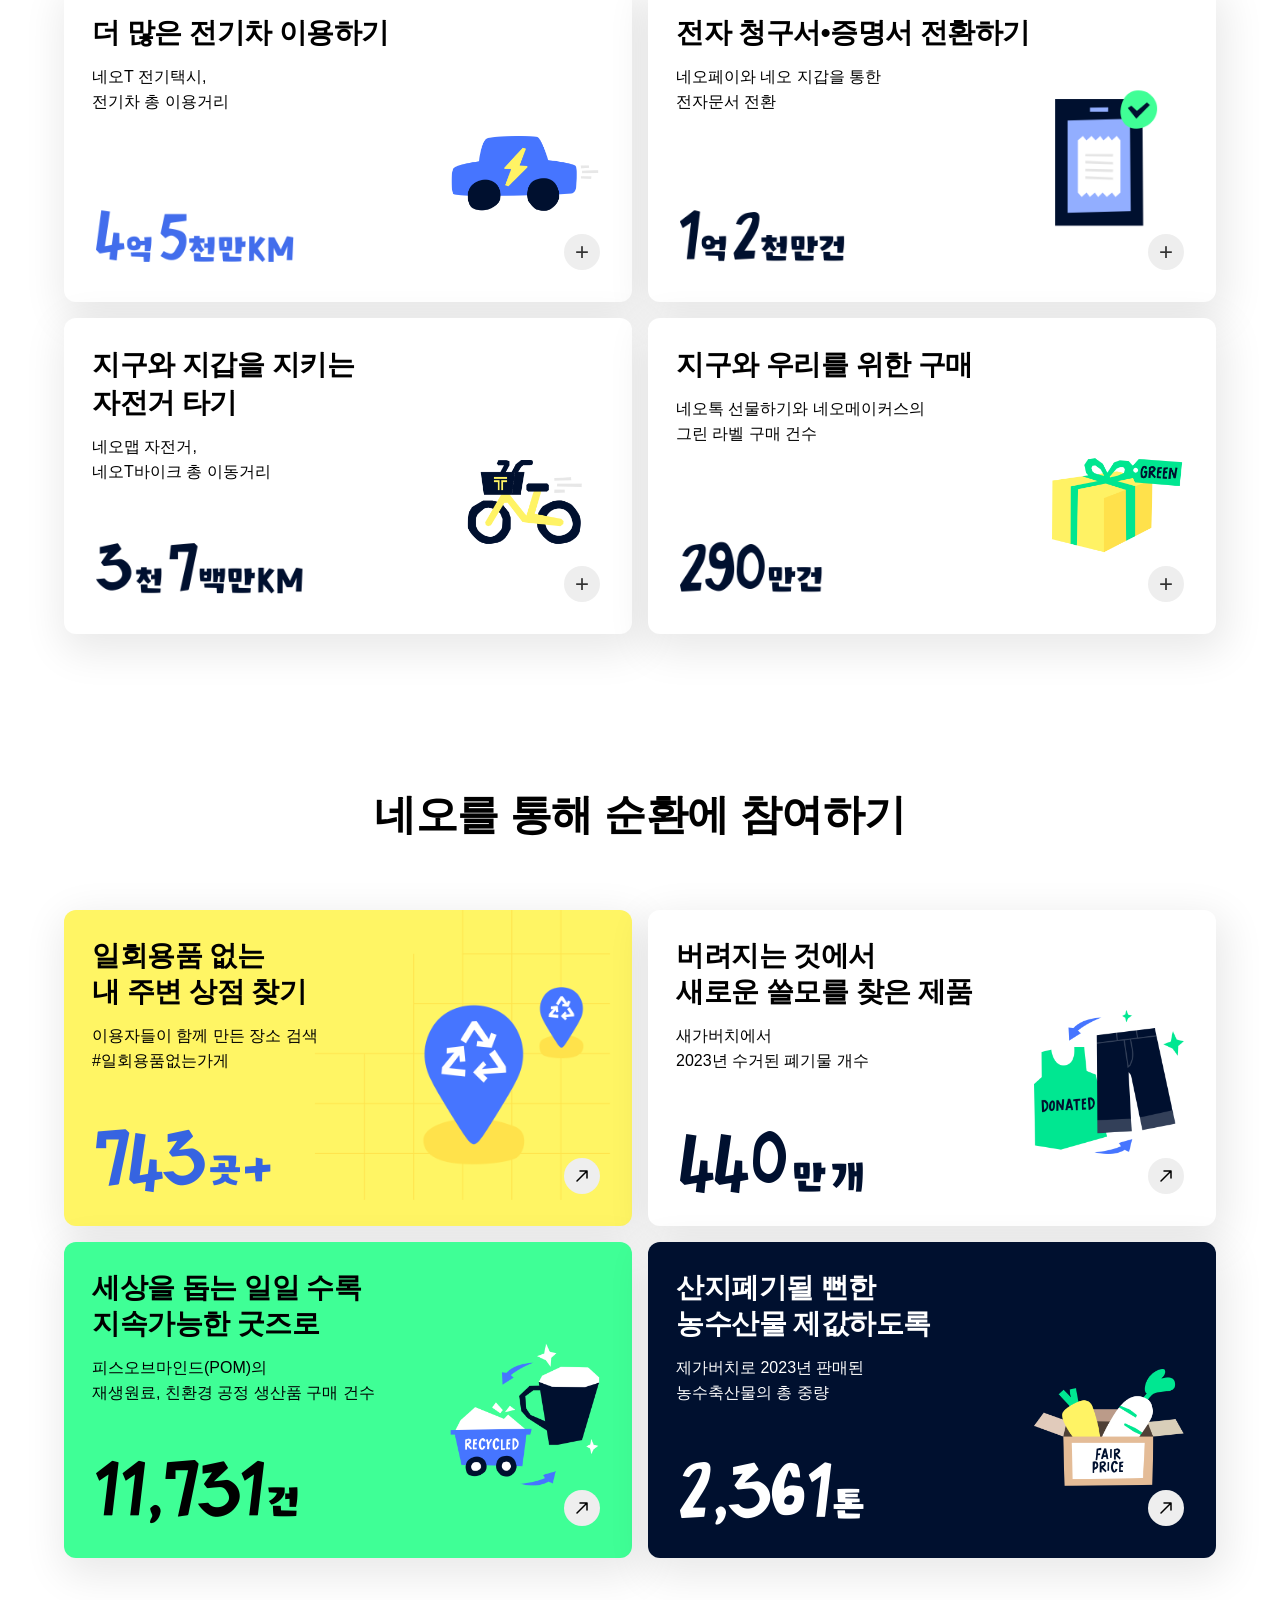
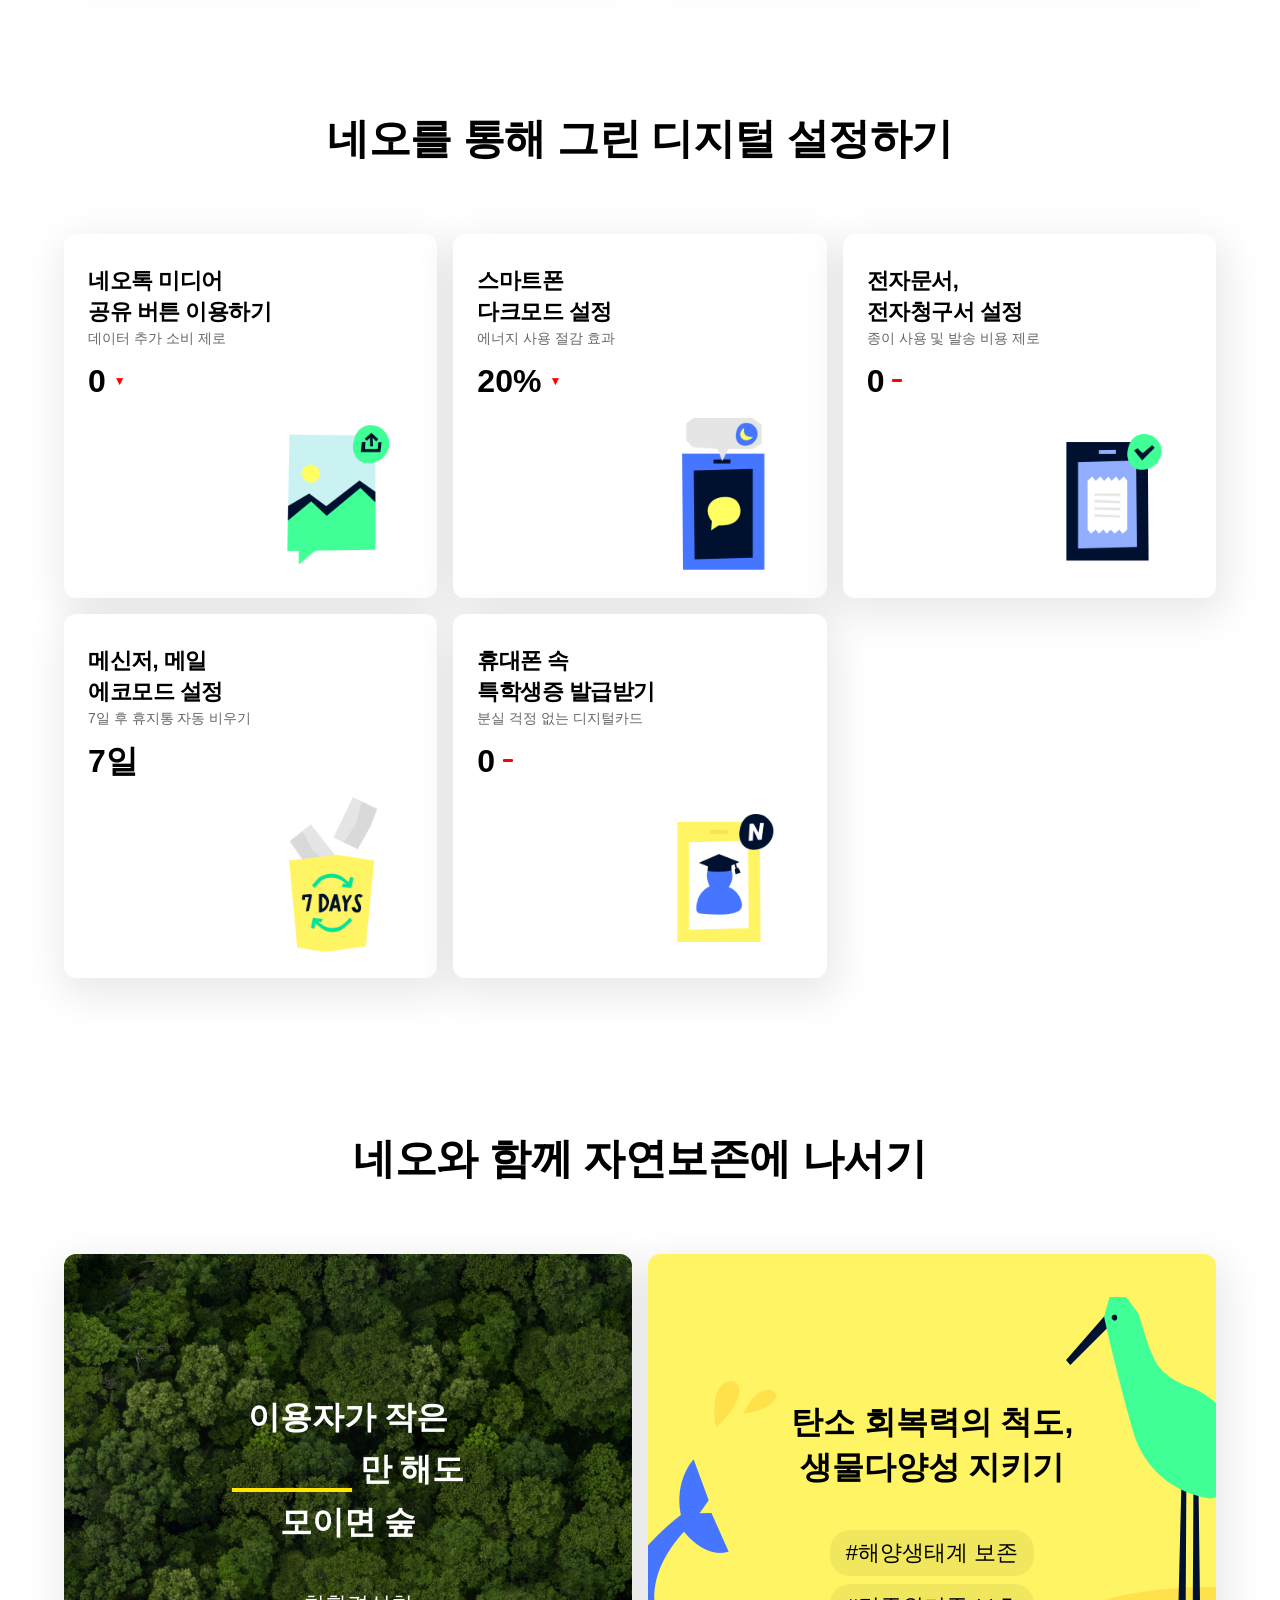
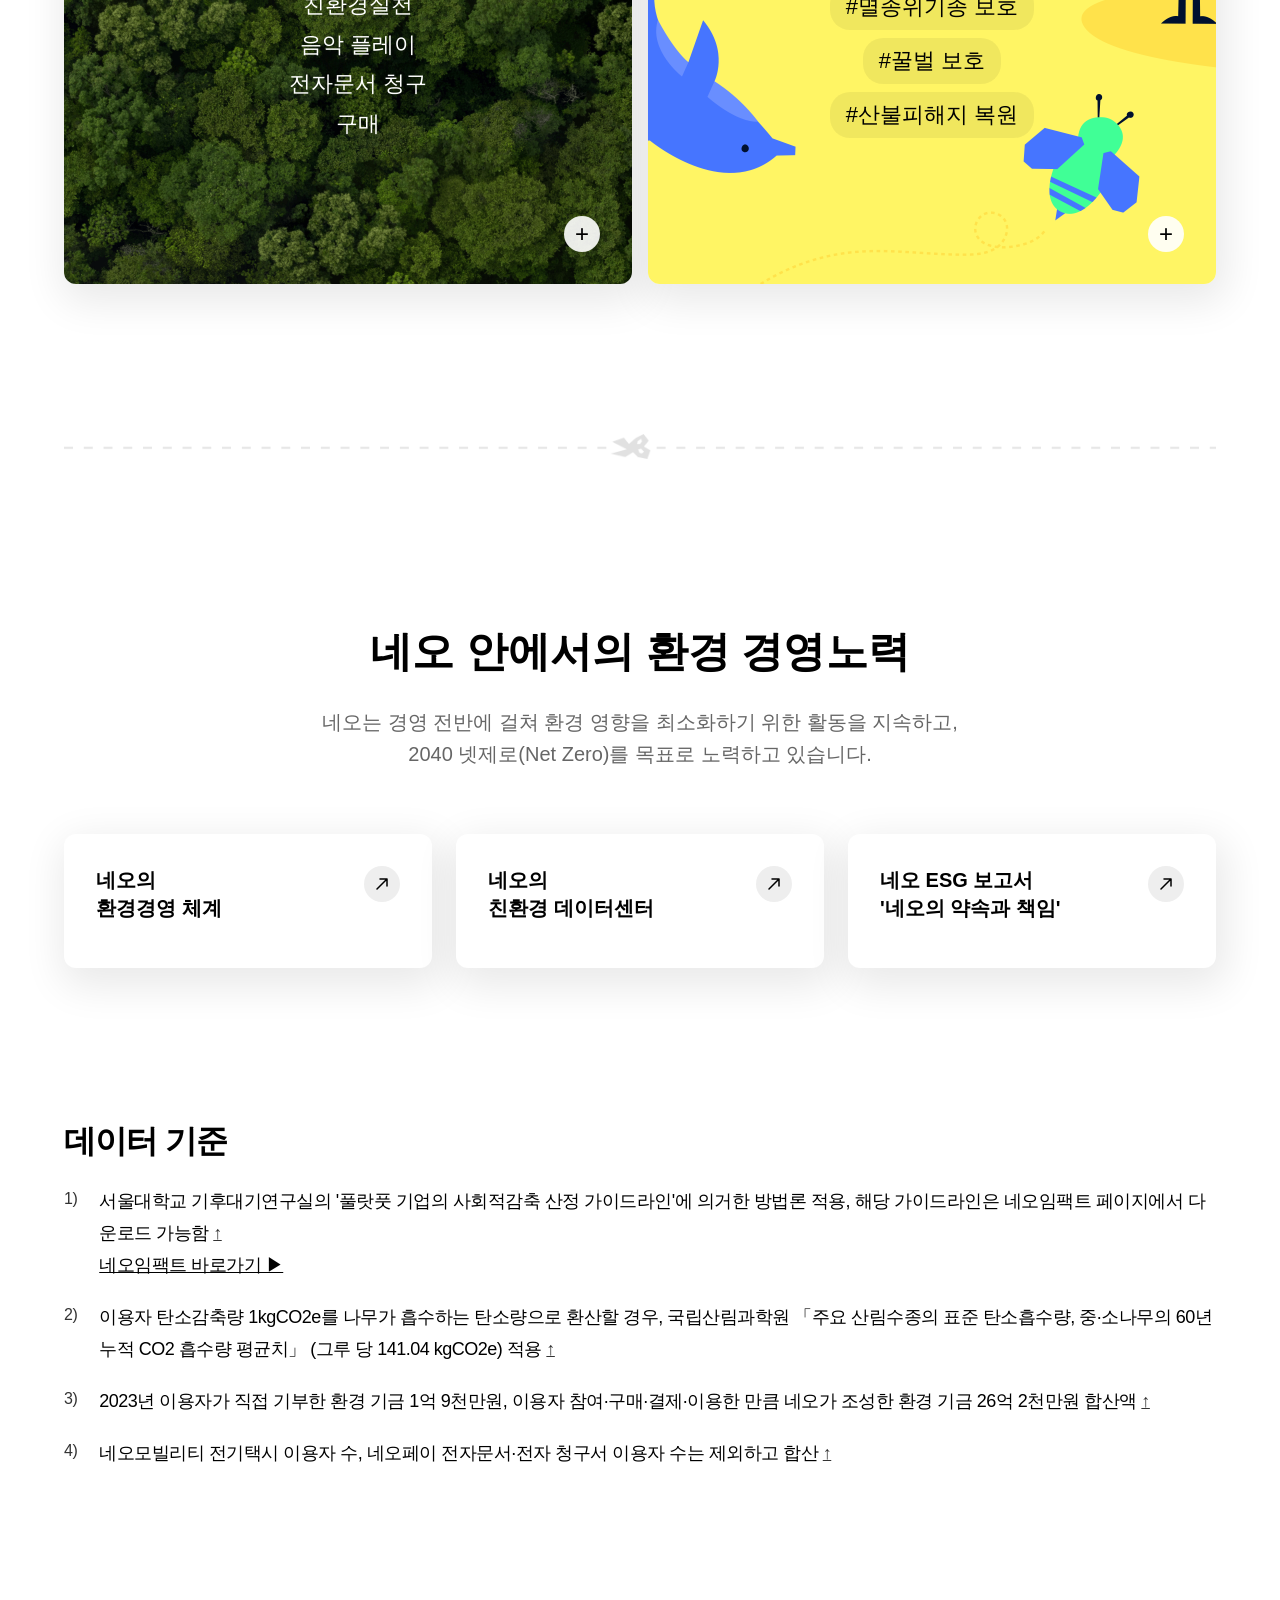
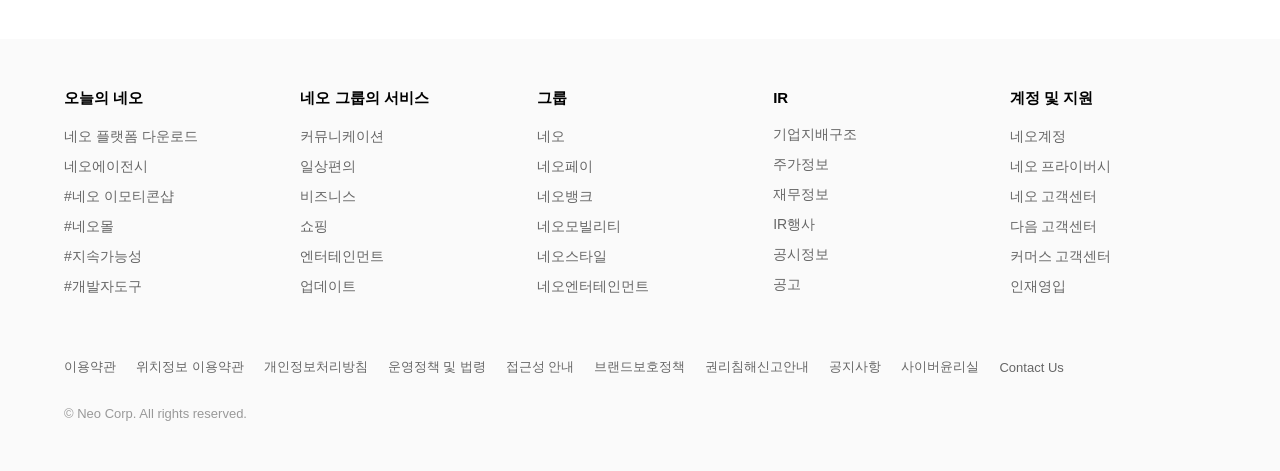
==== commit 905b127e: "#4 chore: 시맨틱 태그 변경 및 a태그 내 링크 제거" ====
--- a/activeGreen/activeGreen.html
+++ b/activeGreen/activeGreen.html
@@ -563,9 +563,7 @@
                     카본인덱스 중 사회적감축에 해당하는 이용자 기반의 탄소감축량 산정은 서울대학교 기후대기연구실의의 협업을 통해 합법론적 검증계수를 적용했습니다.
                 </p>
                 <p class="activeGreen_modal_desc guide_link">
-                    <a href="#"
-                        onclick="openNewWindow('https://www.kakaoimpact.org/news/view?atclId=132&recommend=0'); return false;"
-                        class="activeGreen_modal_link"> 서울대학교 기후대기연터 '물랏풋 기업의 사회적감축 산정 가이드라인' 바로가기</a>
+                    <a href="#" class="activeGreen_modal_link"> 서울대학교 기후대기연터 '물랏풋 기업의 사회적감축 산정 가이드라인' 바로가기</a>
                 </p>
                 <h4 class="activeGreen_modal_subtitle">
                     이용자 한 명의 작은 행동도 4천 800만이 모이면 태산
--- a/common/footer/footer.css
+++ b/common/footer/footer.css
@@ -10,7 +10,7 @@
 }
 
 .activeGreen_footer_inner {
-    max-width: 1200px;
+    max-width: 90%;
     margin: 0 auto;
     padding: 0 20px;
 }
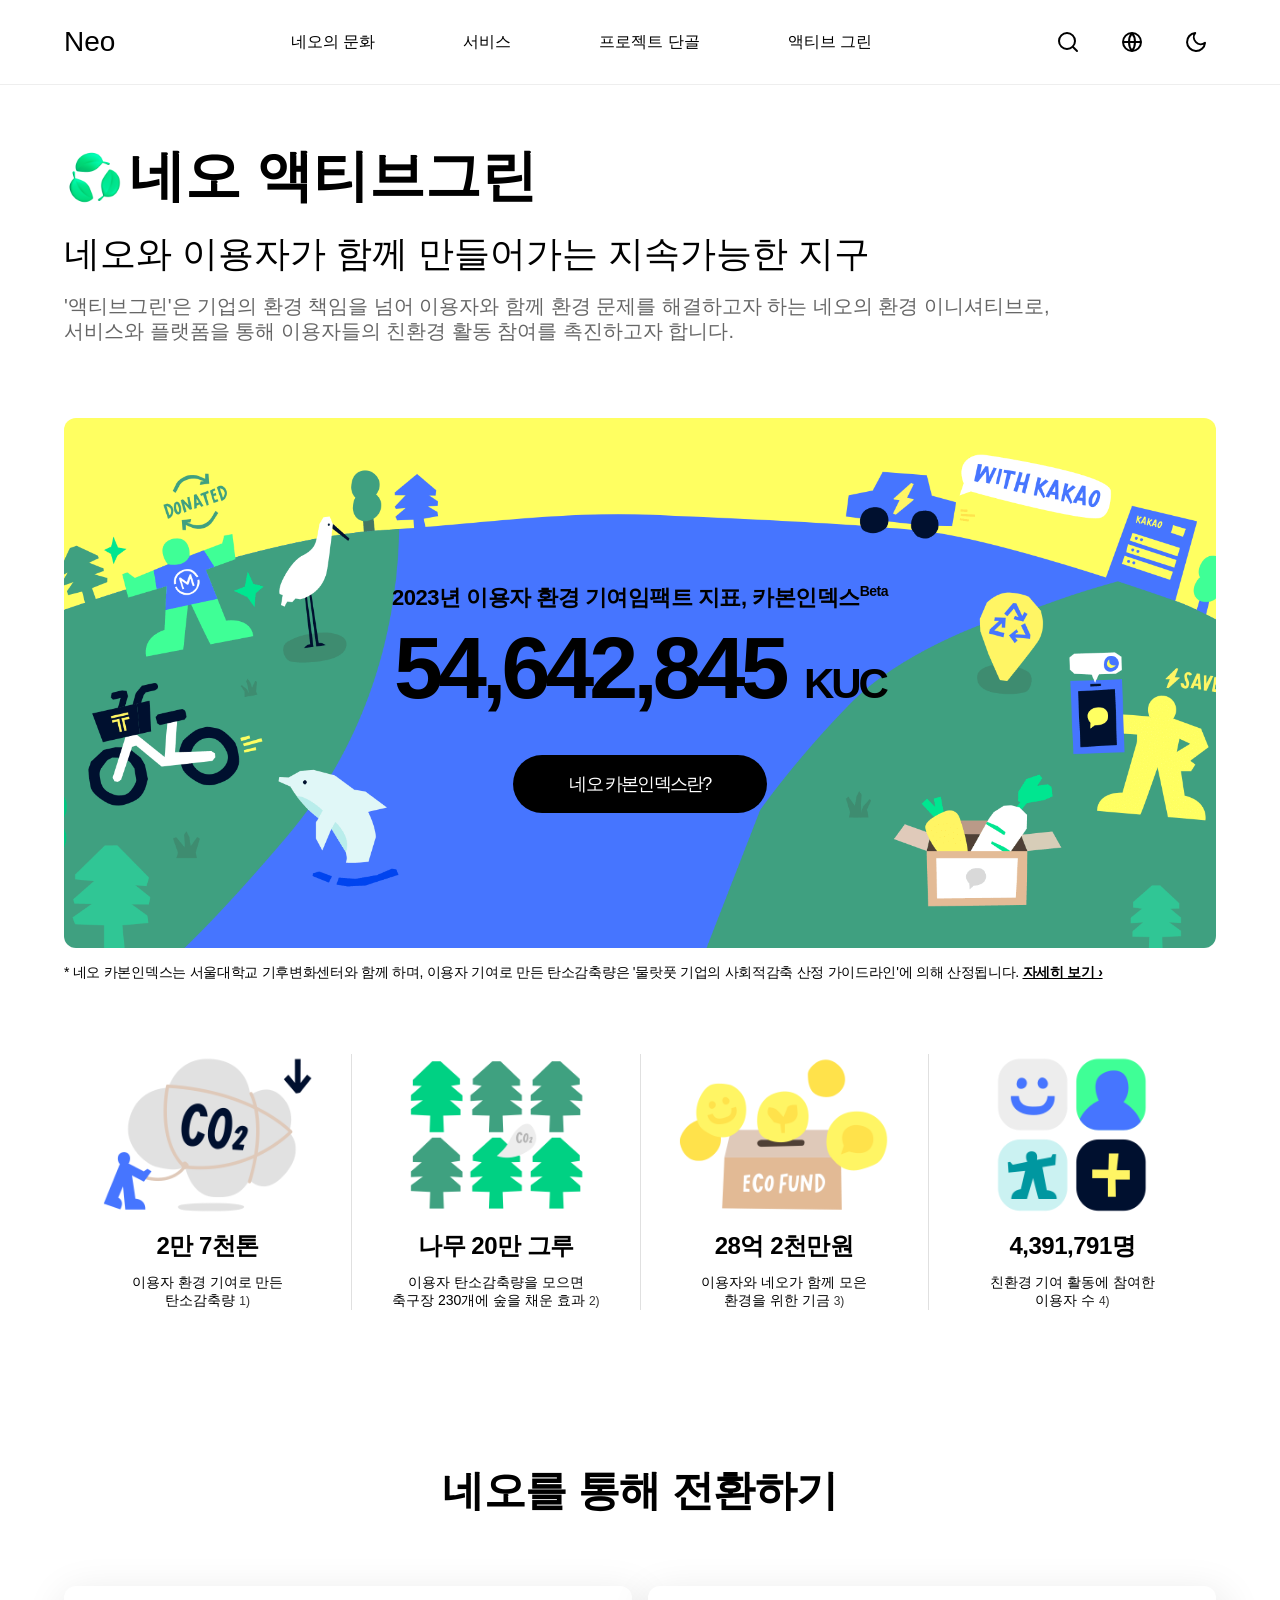
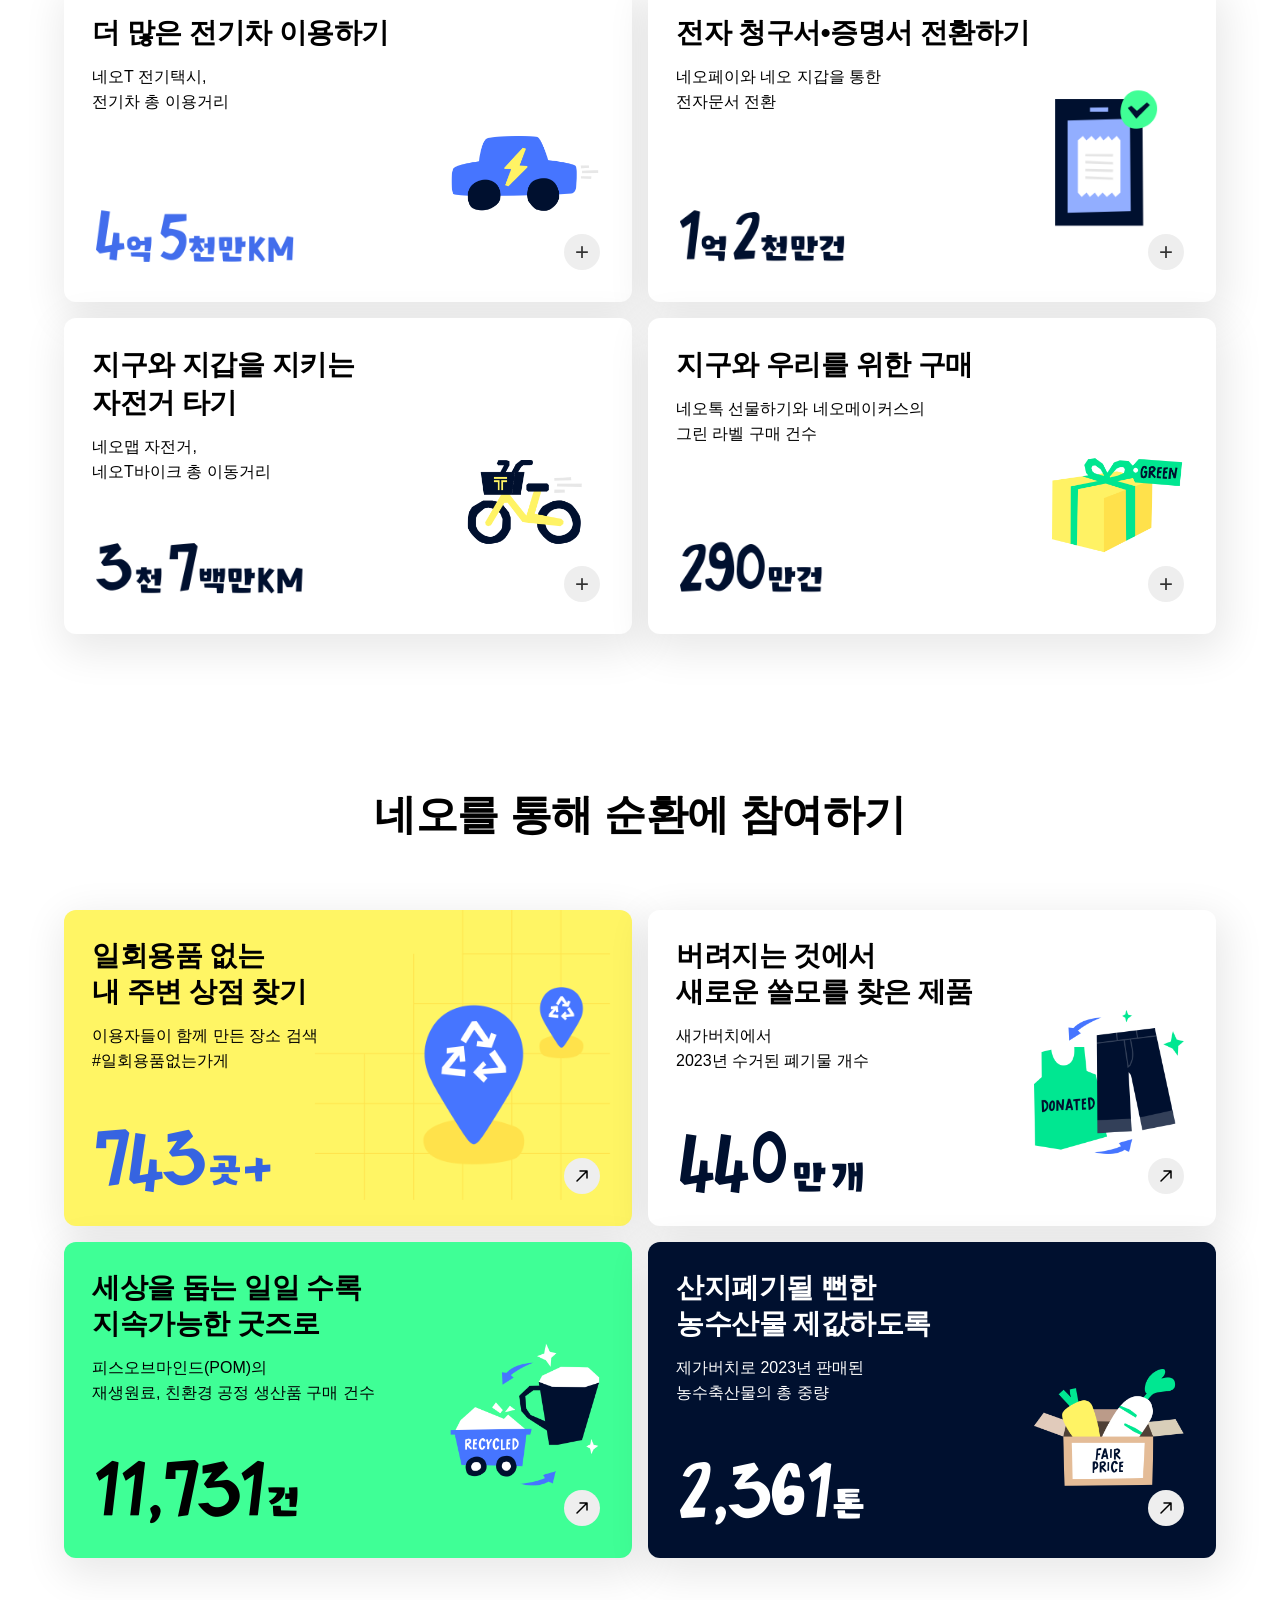
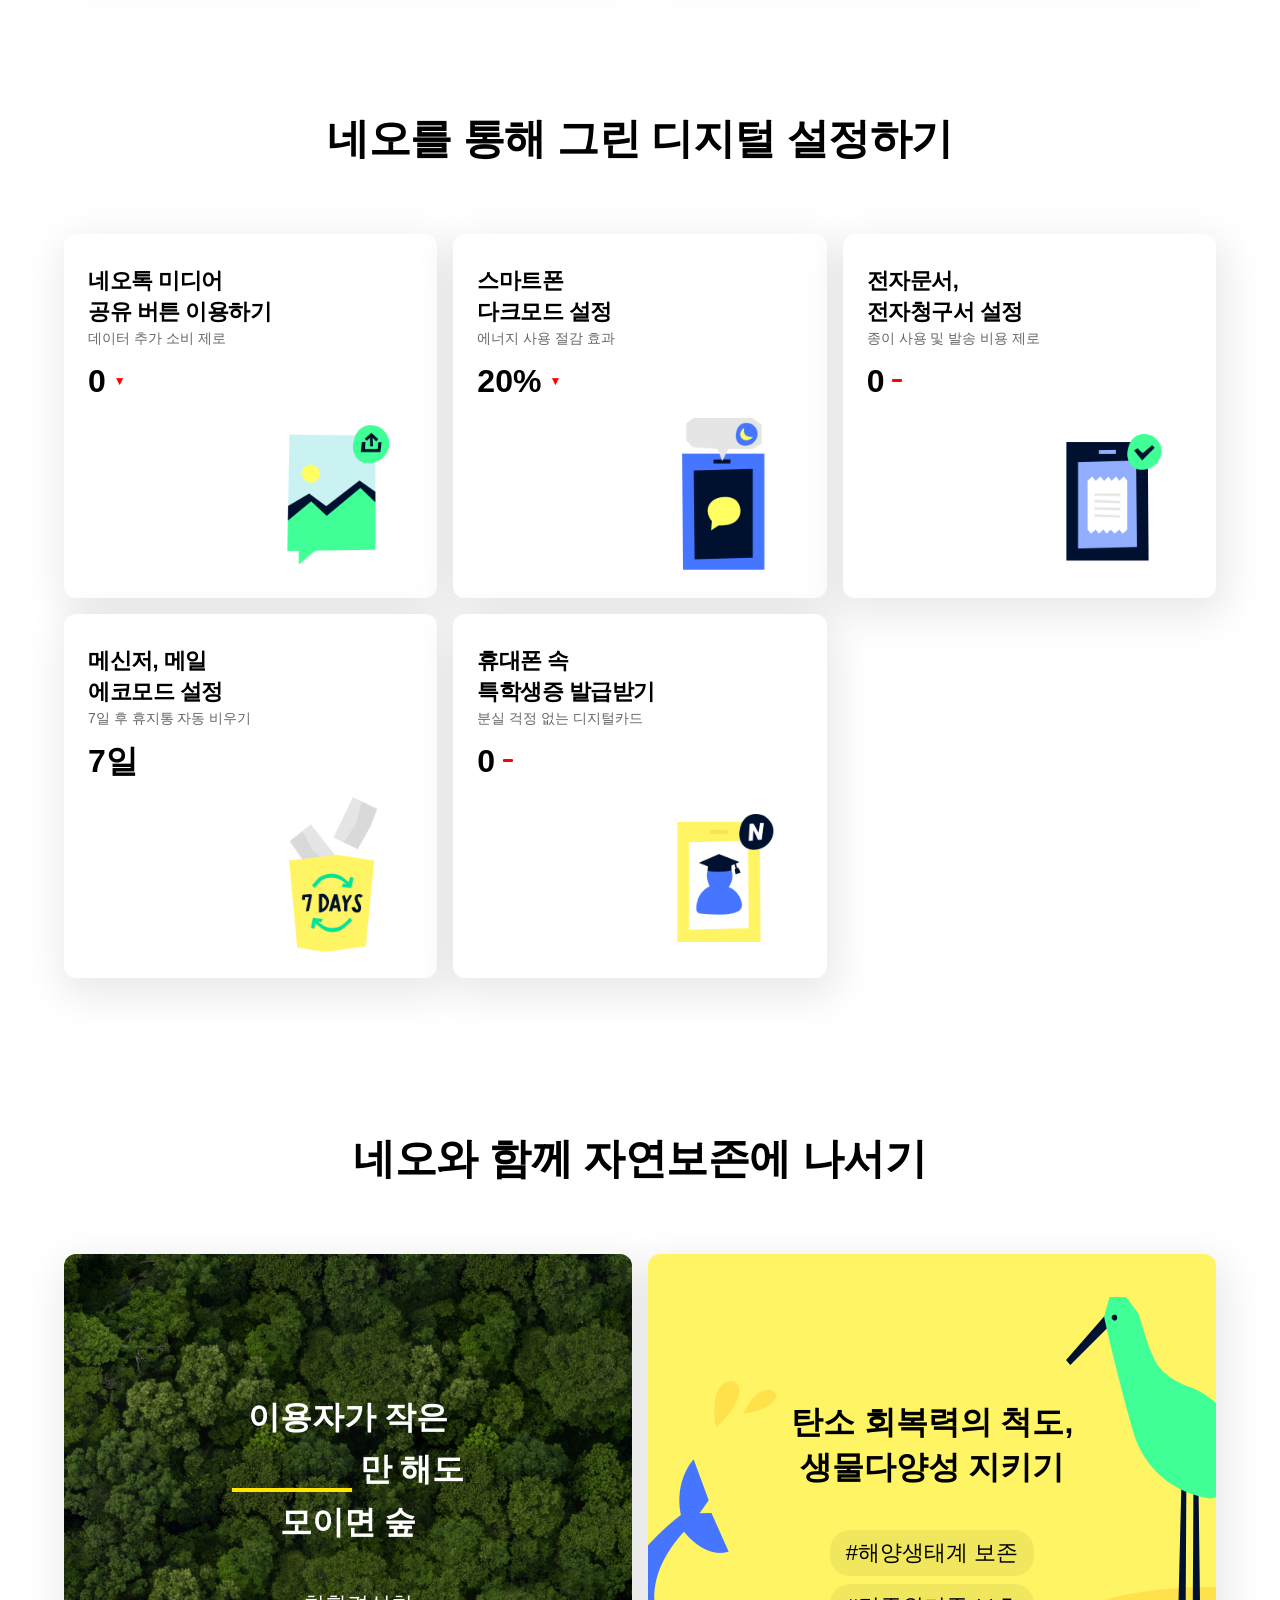
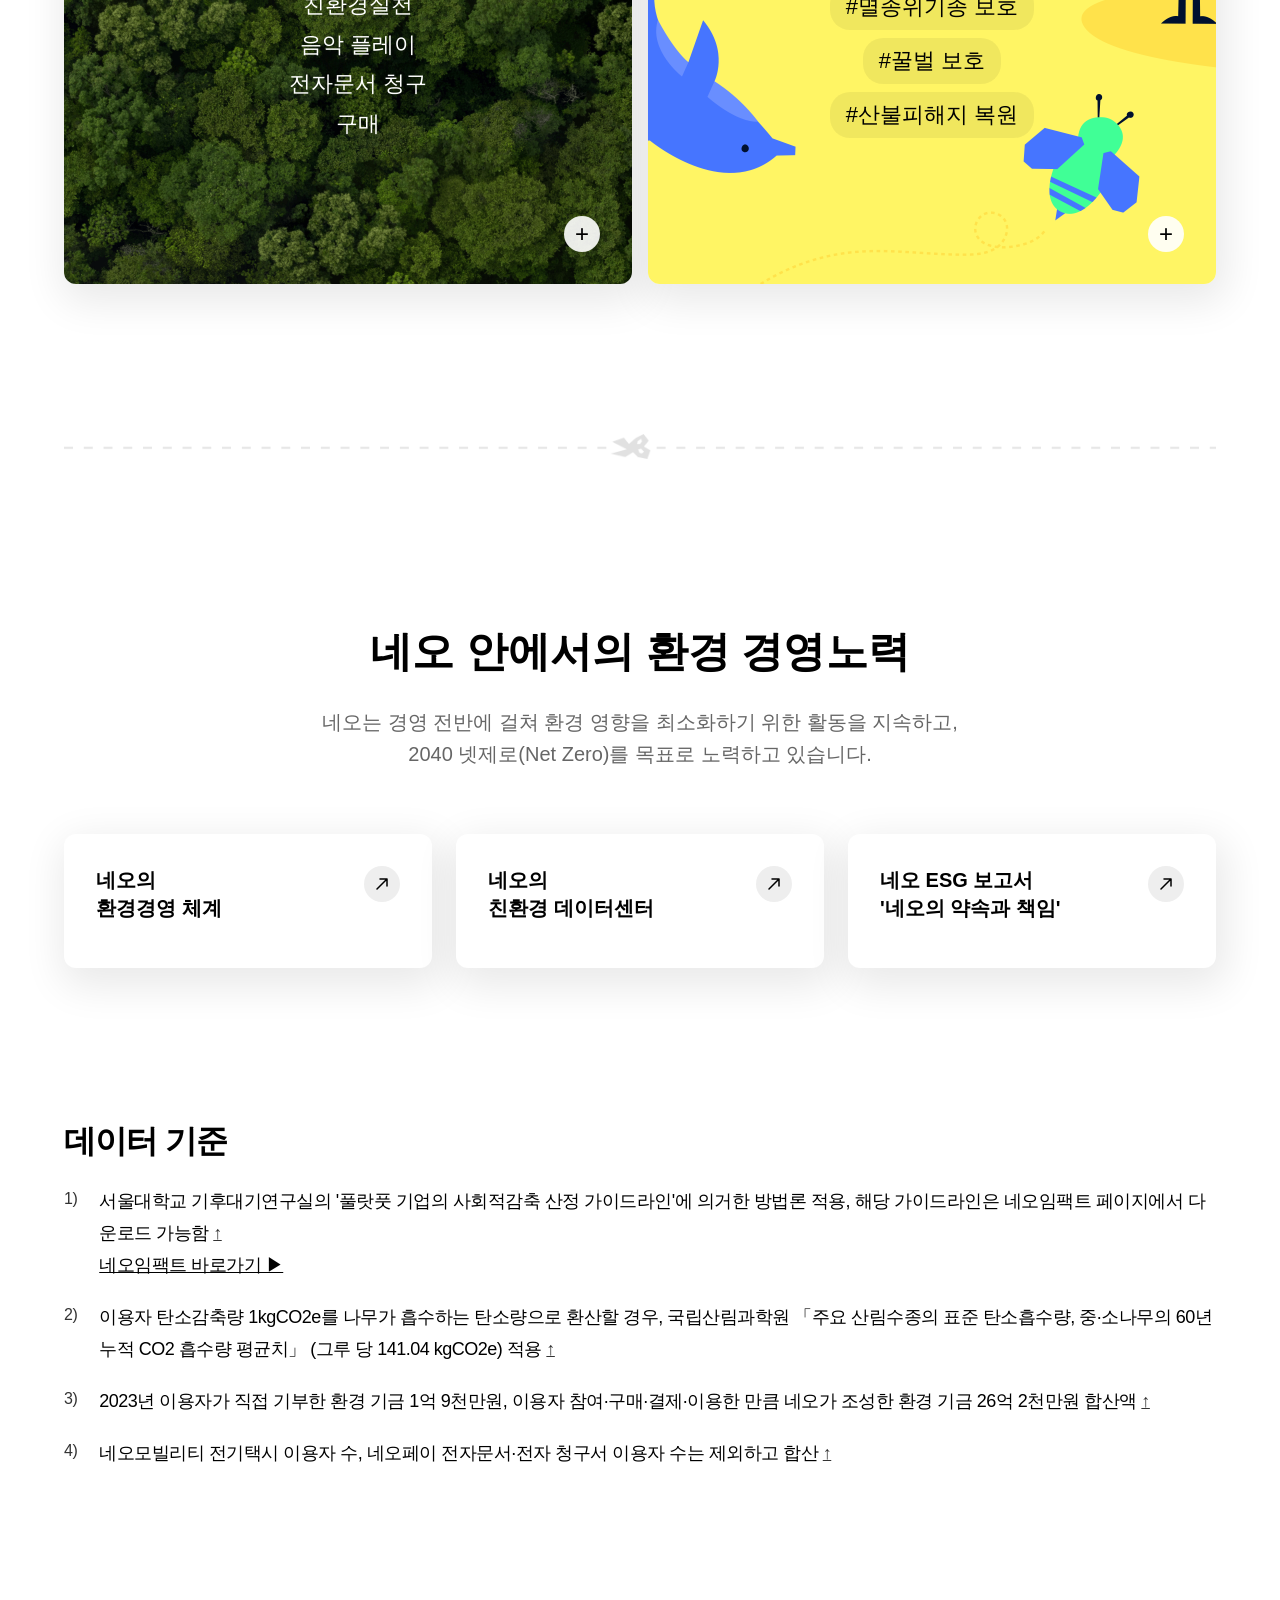
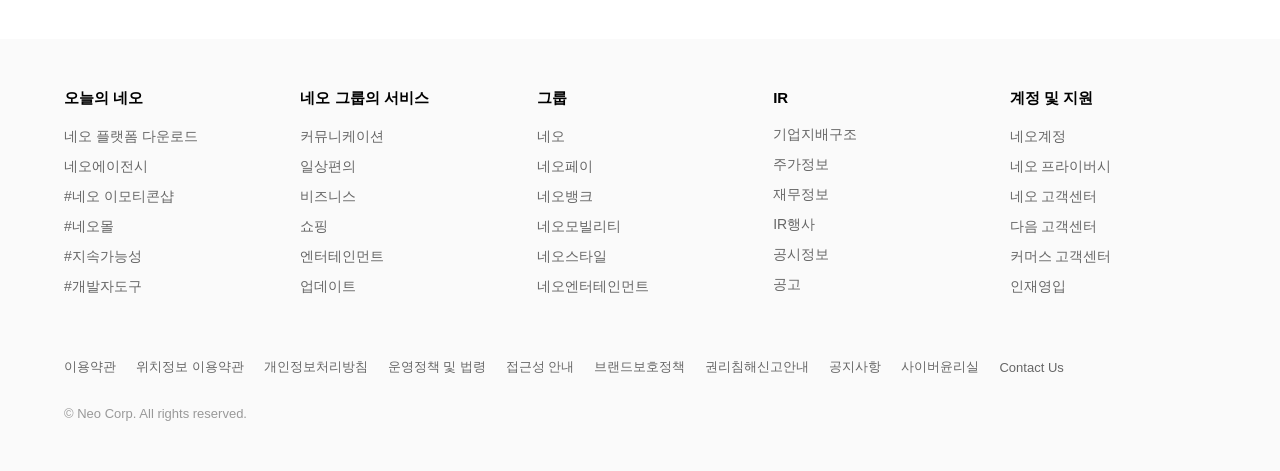
==== commit 668466da: "#12 feat: 헤더/푸터 위치 변경" ====
--- a/activeGreen/activeGreen.html
+++ b/activeGreen/activeGreen.html
@@ -15,7 +15,133 @@
 </head>
 
 <body>
-    <div include-html="../common/header/header.html"></div>
+    <header class="header">
+        <nav class="activeGreen_nav">
+            <div class="activeGreen_nav_inner">
+                <a href="/index.html" class="activeGreen_nav_logo">Neo</a>
+
+                <div class="activeGreen_nav_menu">
+                    <div class="activeGreen_nav_menu">
+                        <a href="../../culture/culture.html" class="activeGreen_nav_item">네오의 문화</a>
+                        <a href="../../service/service.html" class="activeGreen_nav_item">서비스</a>
+                        <a href="../../projectRegular/projectRegular.html" class="activeGreen_nav_item">프로젝트 단골</a>
+                        <a href="../../activeGreen/activeGreen.html" class="activeGreen_nav_item">액티브 그린</a>
+                    </div>
+
+                </div>
+
+                <div class="activeGreen_nav_right">
+                    <!-- 검색 아이콘 -->
+                    <button type="button" class="activeGreen_nav_icon search_icon">
+                        <svg width="24" height="24" viewBox="0 0 24 24" fill="none" xmlns="http://www.w3.org/2000/svg">
+                            <path
+                                d="M11 19C15.4183 19 19 15.4183 19 11C19 6.58172 15.4183 3 11 3C6.58172 3 3 6.58172 3 11C3 15.4183 6.58172 19 11 19Z"
+                                stroke="currentColor" stroke-width="2" stroke-linecap="round" />
+                            <path d="M21 21L17 17" stroke="currentColor" stroke-width="2" stroke-linecap="round" />
+                        </svg>
+                    </button>
+
+                    <!-- 지구본 아이콘 -->
+                    <button type="button" id="translateBtn" class="activeGreen_nav_icon globe_icon">
+                        <svg width="24" height="24" viewBox="0 0 24 24" fill="none" xmlns="http://www.w3.org/2000/svg">
+                            <circle cx="12" cy="12" r="9" stroke="currentColor" stroke-width="2" />
+                            <path d="M12 3C14.5 6 15 9 15 12C15 15 14.5 18 12 21" stroke="currentColor"
+                                stroke-width="2" />
+                            <path d="M12 3C9.5 6 9 9 9 12C9 15 9.5 18 12 21" stroke="currentColor" stroke-width="2" />
+                            <path d="M3 12H21" stroke="currentColor" stroke-width="2" />
+                        </svg>
+                    </button>
+
+                    <!-- 달 아이콘 -->
+                    <button type="button" class="activeGreen_nav_icon dark_mode_icon">
+                        <svg width="24" height="24" viewBox="0 0 24 24" fill="none" xmlns="http://www.w3.org/2000/svg">
+                            <path d="M21 12.79A9 9 0 1 1 11.21 3 7 7 0 0 0 21 12.79z" stroke="currentColor"
+                                stroke-width="2" stroke-linecap="round" stroke-linejoin="round" />
+                        </svg>
+                    </button>
+
+                    <!-- 햄버거 메뉴 아이콘 (1024px 이하에서만 보임) -->
+                    <button type="button" id="hamburgerBtn" class="activeGreen_nav_icon hamburger_icon" id="
+                        hamburgerBtn">
+                        <svg width="24" height="24" viewBox="0 0 24 24" fill="none" xmlns="http://www.w3.org/2000/svg">
+                            <path d="M3 12H21M3 6H21M3 18H21" stroke="currentColor" stroke-width="2"
+                                stroke-linecap="round" />
+                        </svg>
+                    </button>
+                </div>
+            </div>
+        </nav>
+
+
+        <!-- 반응형 사이드바 -->
+        <div id="activeGreen_sidebar" class="activeGreen_sidebar">
+            <div class="activeGreen_sidebar_inner">
+                <div class="activeGreen_top_icons">
+                    <!-- 달 아이콘 -->
+                    <button type="button" class="activeGreen_nav_icon">
+                        <svg width="24" height="24" viewBox="0 0 24 24" fill="none">
+                            <path d="M21 12.79A9 9 0 1 1 11.21 3 7 7 0 0 0 21 12.79z" stroke="currentColor"
+                                stroke-width="2" stroke-linecap="round" stroke-linejoin="round" />
+                        </svg>
+                    </button>
+
+                    <!-- 지구본 아이콘 -->
+                    <button type="button" class="activeGreen_nav_icon">
+                        <svg width="24" height="24" viewBox="0 0 24 24" fill="none">
+                            <circle cx="12" cy="12" r="9" stroke="currentColor" stroke-width="2" />
+                            <path d="M12 3C14.5 6 15 9 15 12C15 15 14.5 18 12 21" stroke="currentColor"
+                                stroke-width="2" />
+                            <path d="M12 3C9.5 6 9 9 9 12C9 15 9.5 18 12 21" stroke="currentColor" stroke-width="2" />
+                            <path d="M3 12H21" stroke="currentColor" stroke-width="2" />
+                        </svg>
+                    </button>
+
+                    <!-- 닫기 아이콘 -->
+                    <button type="button" class="activeGreen_nav_icon activeGreen_sidebar_close">
+                        <svg width="24" height="24" viewBox="0 0 24 24" fill="none">
+                            <path d="M18 6L6 18M6 6L18 18" stroke="currentColor" stroke-width="2"
+                                stroke-linecap="round" />
+                        </svg>
+                    </button>
+                </div>
+                <div class="activeGreen_sidebar_menu">
+                    <a href="../../culture/culture.html" class="activeGreen_sidebar_item">
+                        <span>네오의 문화</span>
+                        <svg width="24" height="24" viewBox="0 0 24 24" fill="none">
+                            <path d="M5 12H19M19 12L13 6M19 12L13 18" stroke="currentColor" stroke-width="2"
+                                stroke-linecap="round" />
+                        </svg>
+                    </a>
+                    <a href="#" class="activeGreen_sidebar_item">
+                        <span>서비스</span>
+                        <svg width="24" height="24" viewBox="0 0 24 24" fill="none">
+                            <path d="M5 12H19M19 12L13 6M19 12L13 18" stroke="currentColor" stroke-width="2"
+                                stroke-linecap="round" />
+                        </svg>
+                    </a>
+                    <a href="../../projectRegular/projectRegular.html" class="activeGreen_sidebar_item">
+                        <span>프로젝트 단골</span>
+                        <svg width="24" height="24" viewBox="0 0 24 24" fill="none">
+                            <path d="M5 12H19M19 12L13 6M19 12L13 18" stroke="currentColor" stroke-width="2"
+                                stroke-linecap="round" />
+                        </svg>
+                    </a>
+                    <a href="../../activeGreen/activeGreen.html" class="activeGreen_sidebar_item">
+                        <span>액티브 그린</span>
+                        <svg width="24" height="24" viewBox="0 0 24 24" fill="none">
+                            <path d="M5 12H19M19 12L13 6M19 12L13 18" stroke="currentColor" stroke-width="2"
+                                stroke-linecap="round" />
+                        </svg>
+                    </a>
+
+                </div>
+            </div>
+        </div>
+
+        <!-- 사이드바 오버레이 -->
+        <div id="sidebar_overlay" class="activeGreen_sidebar_overlay"></div>
+
+    </header>
 
     <main class="activeGreen_wrap">
         <!-- Header Section -->
@@ -736,13 +862,98 @@
         </div>
     </div>
     <!-- 모달 끝 -->
-    <div include-html="../common/footer/footer.html"></div>
-
-
+    <footer class="activeGreen_footer">
+        <div class="activeGreen_footer_inner">
+            <!-- 푸터 메뉴 -->
+            <div class="activeGreen_footer_menu">
+                <!-- 첫번째 컬럼 -->
+                <div class="activeGreen_footer_column">
+                    <h3 class="activeGreen_footer_title">오늘의 네오</h3>
+                    <ul>
+                        <li><a href="#">네오 플랫폼 다운로드</a></li>
+                        <li><a href="#">네오에이전시</a></li>
+                        <li><a href="#">#네오 이모티콘샵</a></li>
+                        <li><a href="#">#네오몰</a></li>
+                        <li><a href="#">#지속가능성</a></li>
+                        <li><a href="#">#개발자도구</a></li>
+                    </ul>
+                </div>
+
+                <!-- 두번째 컬럼 -->
+                <div class="activeGreen_footer_column">
+                    <h3 class="activeGreen_footer_title">네오 그룹의 서비스</h3>
+                    <ul>
+                        <li><a href="#">커뮤니케이션</a></li>
+                        <li><a href="#">일상편의</a></li>
+                        <li><a href="#">비즈니스</a></li>
+                        <li><a href="#">쇼핑</a></li>
+                        <li><a href="#">엔터테인먼트</a></li>
+                        <li><a href="#">업데이트</a></li>
+                    </ul>
+                </div>
+
+                <!-- 세번째 컬럼 -->
+                <div class="activeGreen_footer_column">
+                    <h3 class="activeGreen_footer_title">그룹</h3>
+                    <ul>
+                        <li><a href="#">네오</a></li>
+                        <li><a href="#">네오페이</a></li>
+                        <li><a href="#">네오뱅크</a></li>
+                        <li><a href="#">네오모빌리티</a></li>
+                        <li><a href="#">네오스타일</a></li>
+                        <li><a href="#">네오엔터테인먼트</a></li>
+                    </ul>
+                </div>
+
+                <!-- 네번째 컬럼 -->
+                <div class="activeGreen_footer_column">
+                    <h3 class="activeGreen_footer_title">IR</h3>
+                    <ul>
+                        <li><a href="#">기업지배구조</a></li>
+                        <li><a href="#">주가정보</a></li>
+                        <li><a href="#">재무정보</a></li>
+                        <li><a href="#">IR행사</a></li>
+                        <li><a href="#">공시정보</a></li>
+                        <li><a href="#">공고</a></li>
+                    </ul>
+                </div>
+
+                <!-- 다섯번째 컬럼 -->
+                <div class="activeGreen_footer_column">
+                    <h3 class="activeGreen_footer_title">계정 및 지원</h3>
+                    <ul>
+                        <li><a href="#">네오계정</a></li>
+                        <li><a href="#">네오 프라이버시</a></li>
+                        <li><a href="#">네오 고객센터</a></li>
+                        <li><a href="#">다음 고객센터</a></li>
+                        <li><a href="#">커머스 고객센터</a></li>
+                        <li><a href="#">인재영입</a></li>
+                    </ul>
+                </div>
+            </div>
+
+            <!-- 하단 링크 -->
+            <div class="activeGreen_footer_links">
+                <a href="#">이용약관</a>
+                <a href="#">위치정보 이용약관</a>
+                <a href="#">개인정보처리방침</a>
+                <a href="#">운영정책 및 법령</a>
+                <a href="#">접근성 안내</a>
+                <a href="#">브랜드보호정책</a>
+                <a href="#">권리침해신고안내</a>
+                <a href="#">공지사항</a>
+                <a href="#">사이버윤리실</a>
+                <a href="#">Contact Us</a>
+            </div>
+
+            <!-- 저작권 -->
+            <p class="activeGreen_footer_copyright">© Neo Corp. All rights reserved.</p>
+        </div>
+    </footer>
+
+    <script src="../common/header/js/header.js"></script>
+    <script src="../common/footer/js/footer.js"></script>
     <script src="./js/activeGreen.js"></script>
 </body>
 
-<script>
-    includeHTML();</script>
-
 </html>
--- a/common.css
+++ b/common.css
@@ -16,4 +16,5 @@
   --btn-bg: #64a8ff;
   --btn-hover: #e8f3ff;
   --tile-bg: #4593fc;
+  --card-bg: #f3f3f3;
 }
--- a/common/header/header.css
+++ b/common/header/header.css
@@ -40,10 +40,18 @@
   text-decoration: none;
   color: #000;
   position: relative;
+  padding: 10px 20px;
+  border-radius: 999px;
 }
 
 .activeGreen_nav_item:hover {
-  color: #333;
+  background-color: #e8f3ff;
+}
+
+
+.activeGreen_nav_item:active {
+  color: #fff;
+  background-color: #000;
 }
 
 .activeGreen_nav_right {
--- a/common/footer/footer.css
+++ b/common/footer/footer.css
@@ -114,8 +114,8 @@
 
     .activeGreen_footer_title::after {
         content: '';
-        width: 12px;
-        height: 12px;
+        width: 8px;
+        height: 8px;
         border-right: 2px solid #666;
         border-bottom: 2px solid #666;
         transform: rotate(45deg);
@@ -158,6 +158,10 @@
 }
 
 @media screen and (max-width: 768px) {
+    .activeGreen_footer_title {
+        font-size: 15px;
+    }
+
     .activeGreen_footer_menu {
         grid-template-columns: repeat(2, 1fr);
     }
@@ -170,6 +174,10 @@
 }
 
 @media screen and (max-width: 480px) {
+    .activeGreen_footer_title {
+        font-size: 14px;
+    }
+
     .activeGreen_footer_menu {
         grid-template-columns: 1fr;
     }
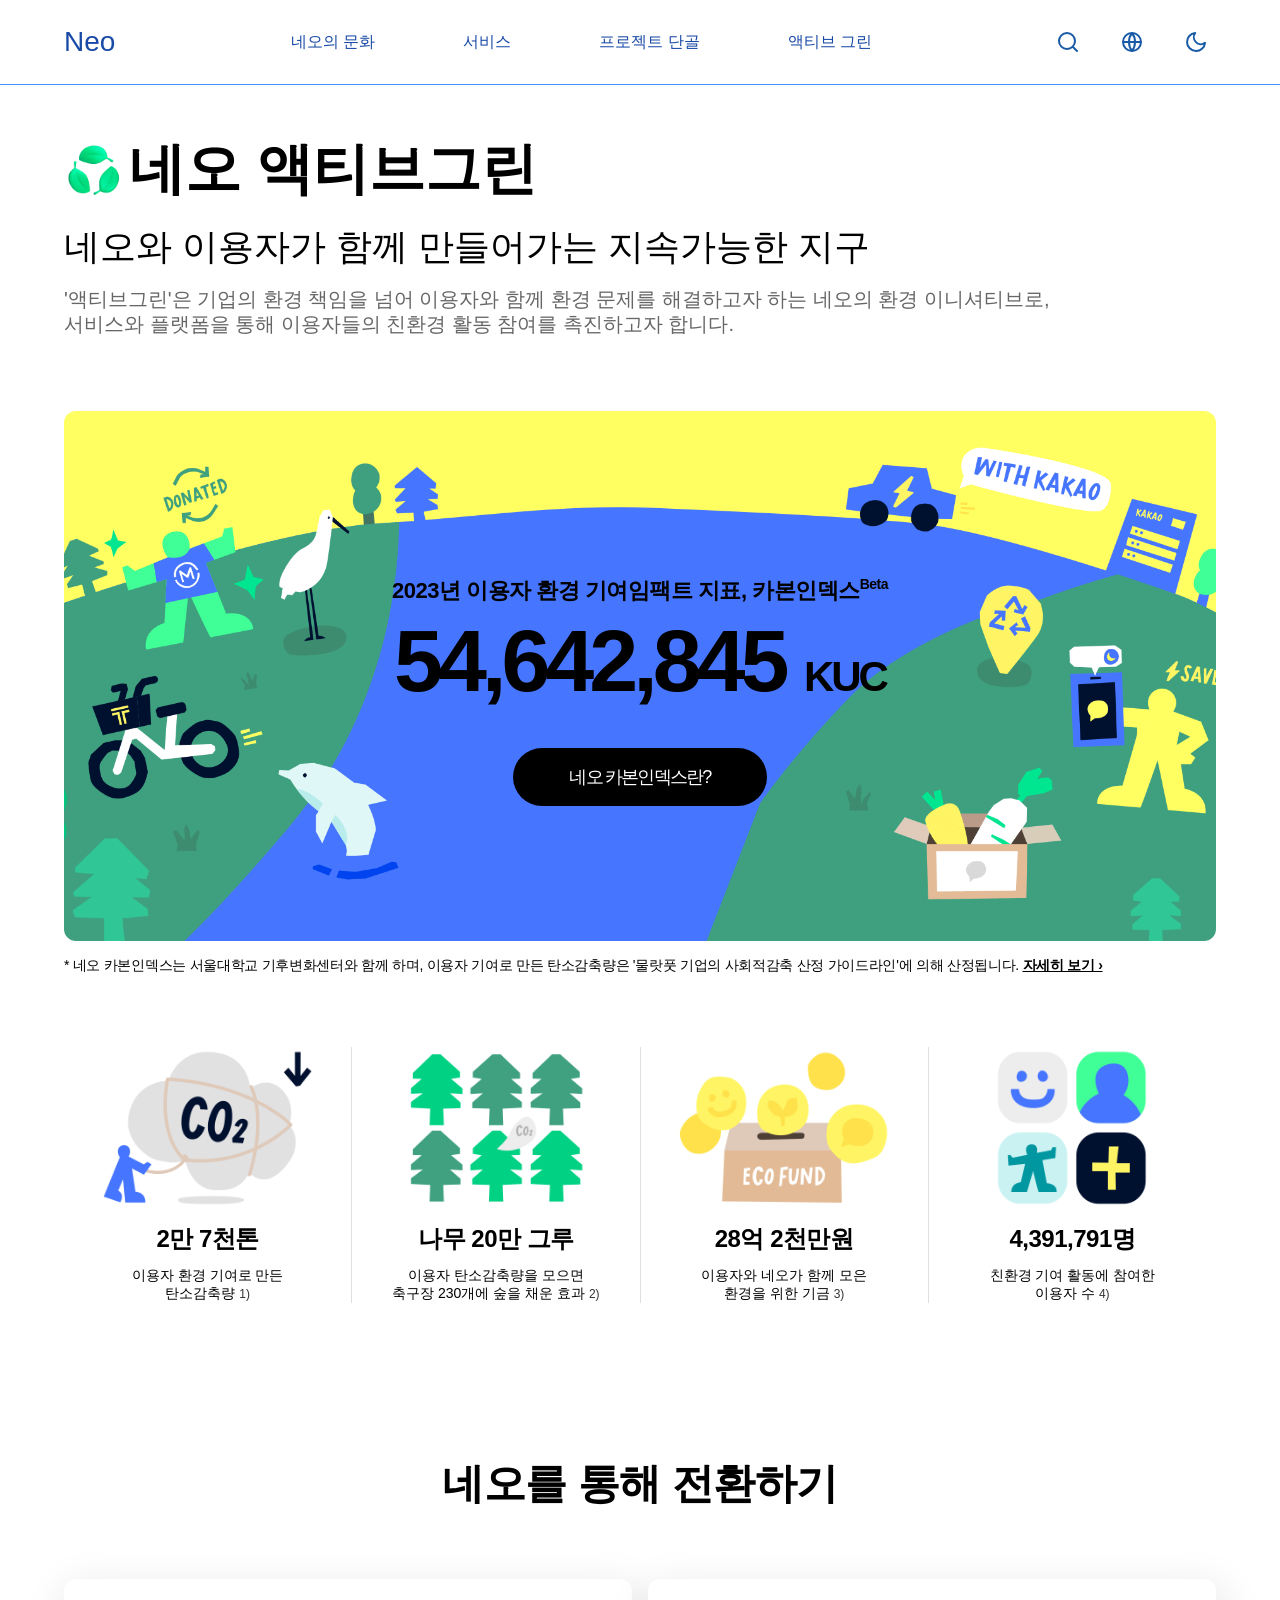
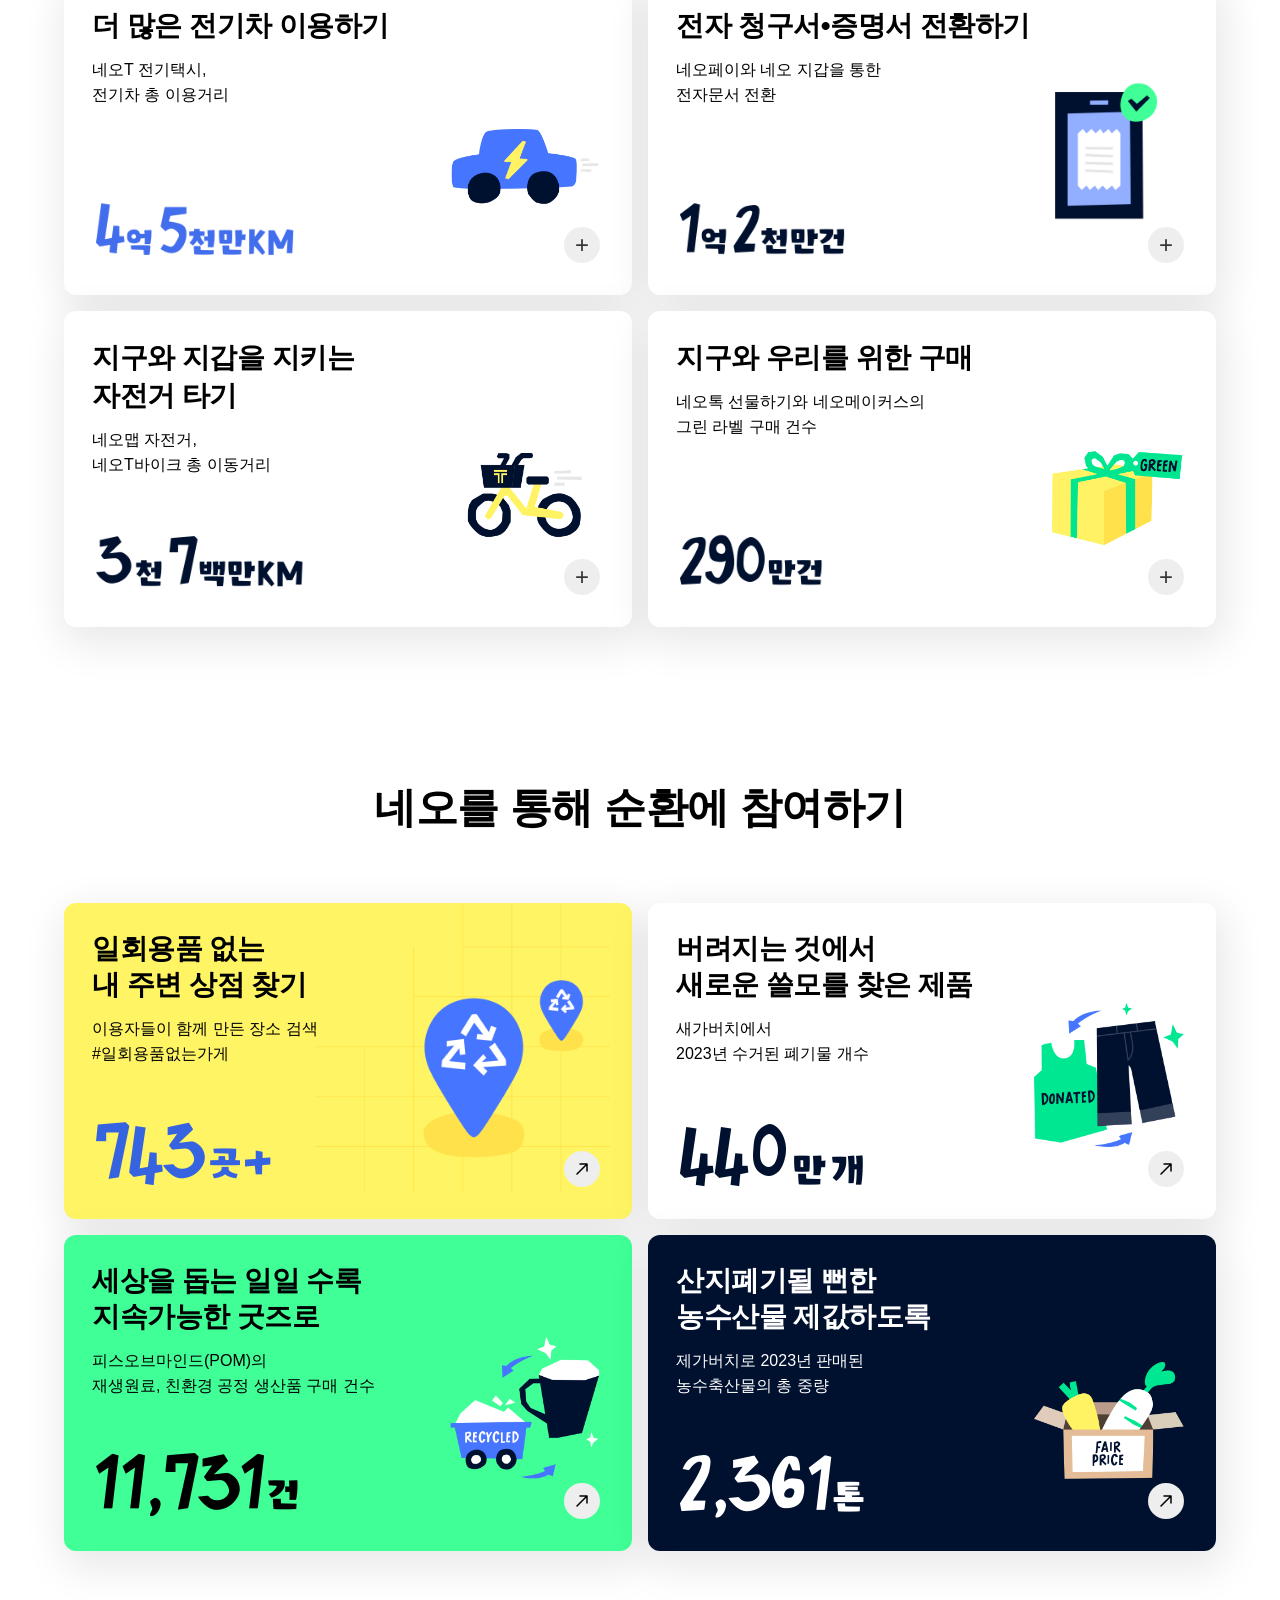
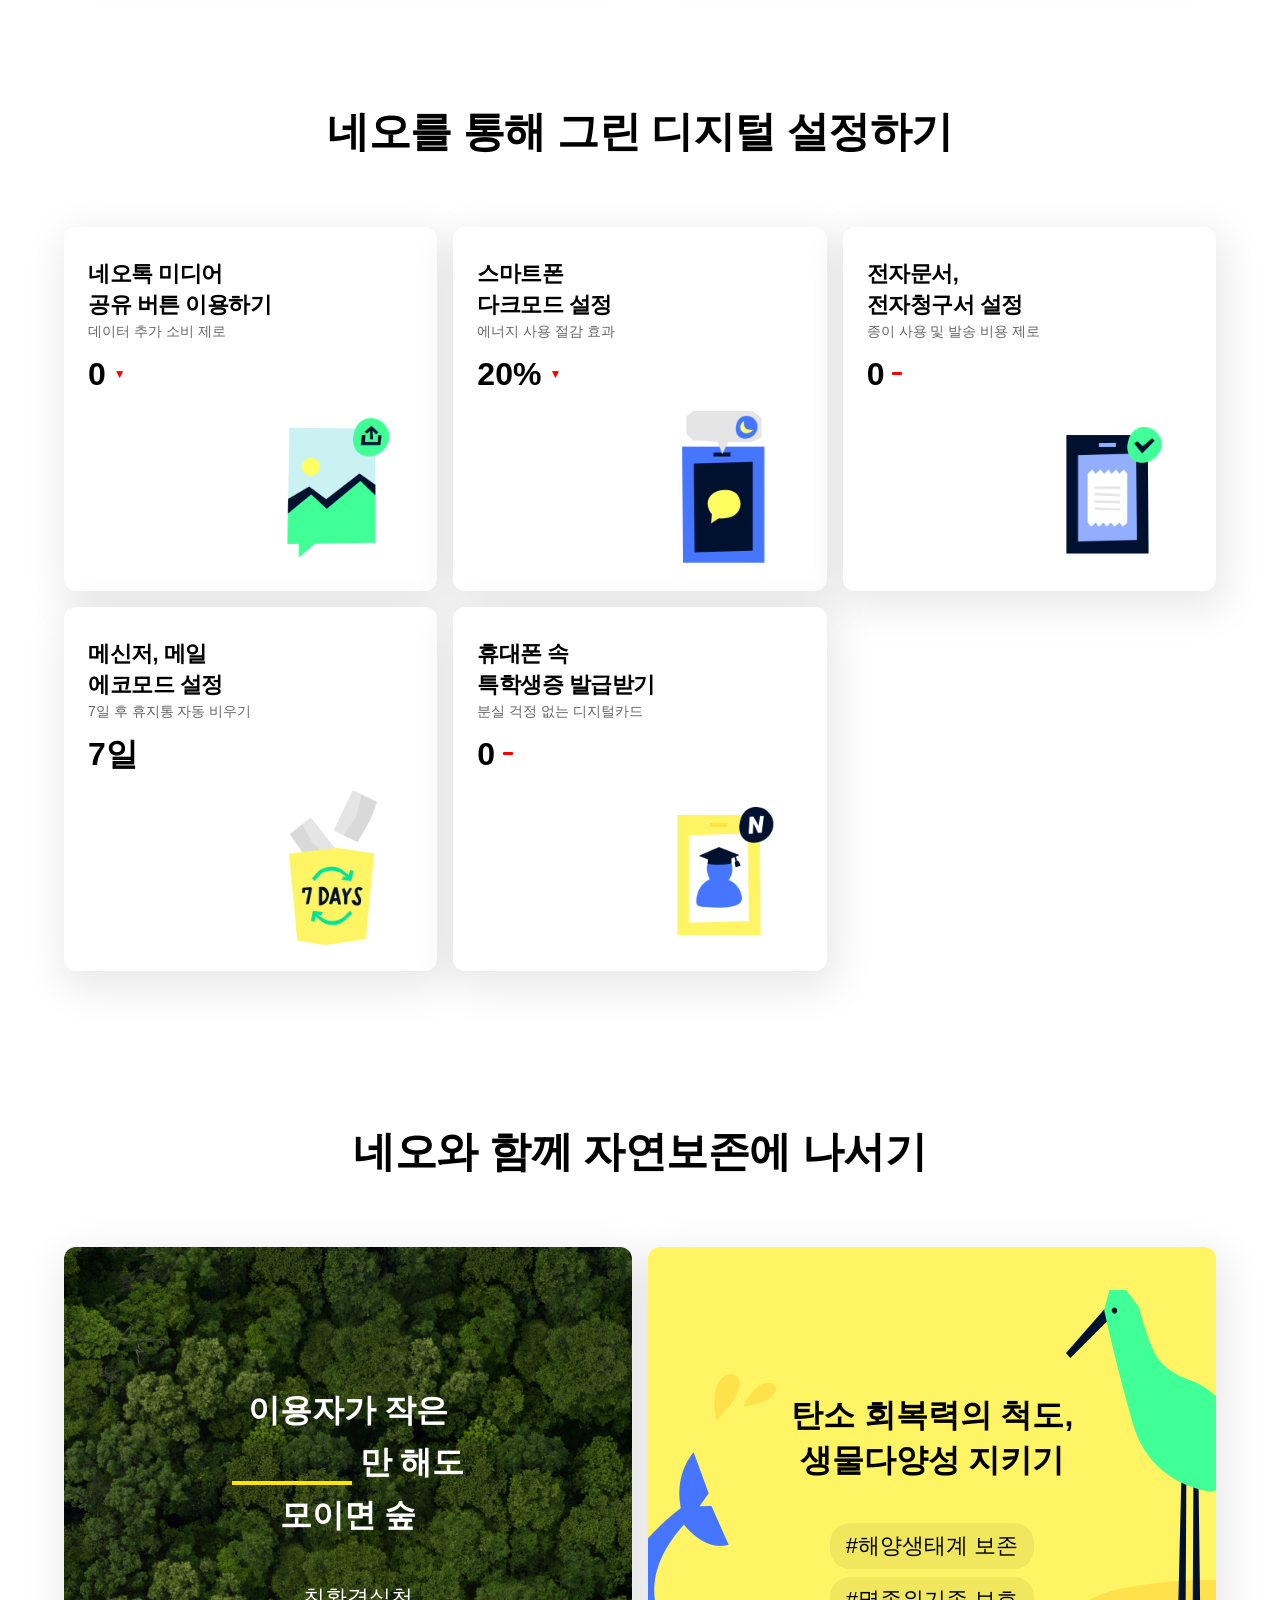
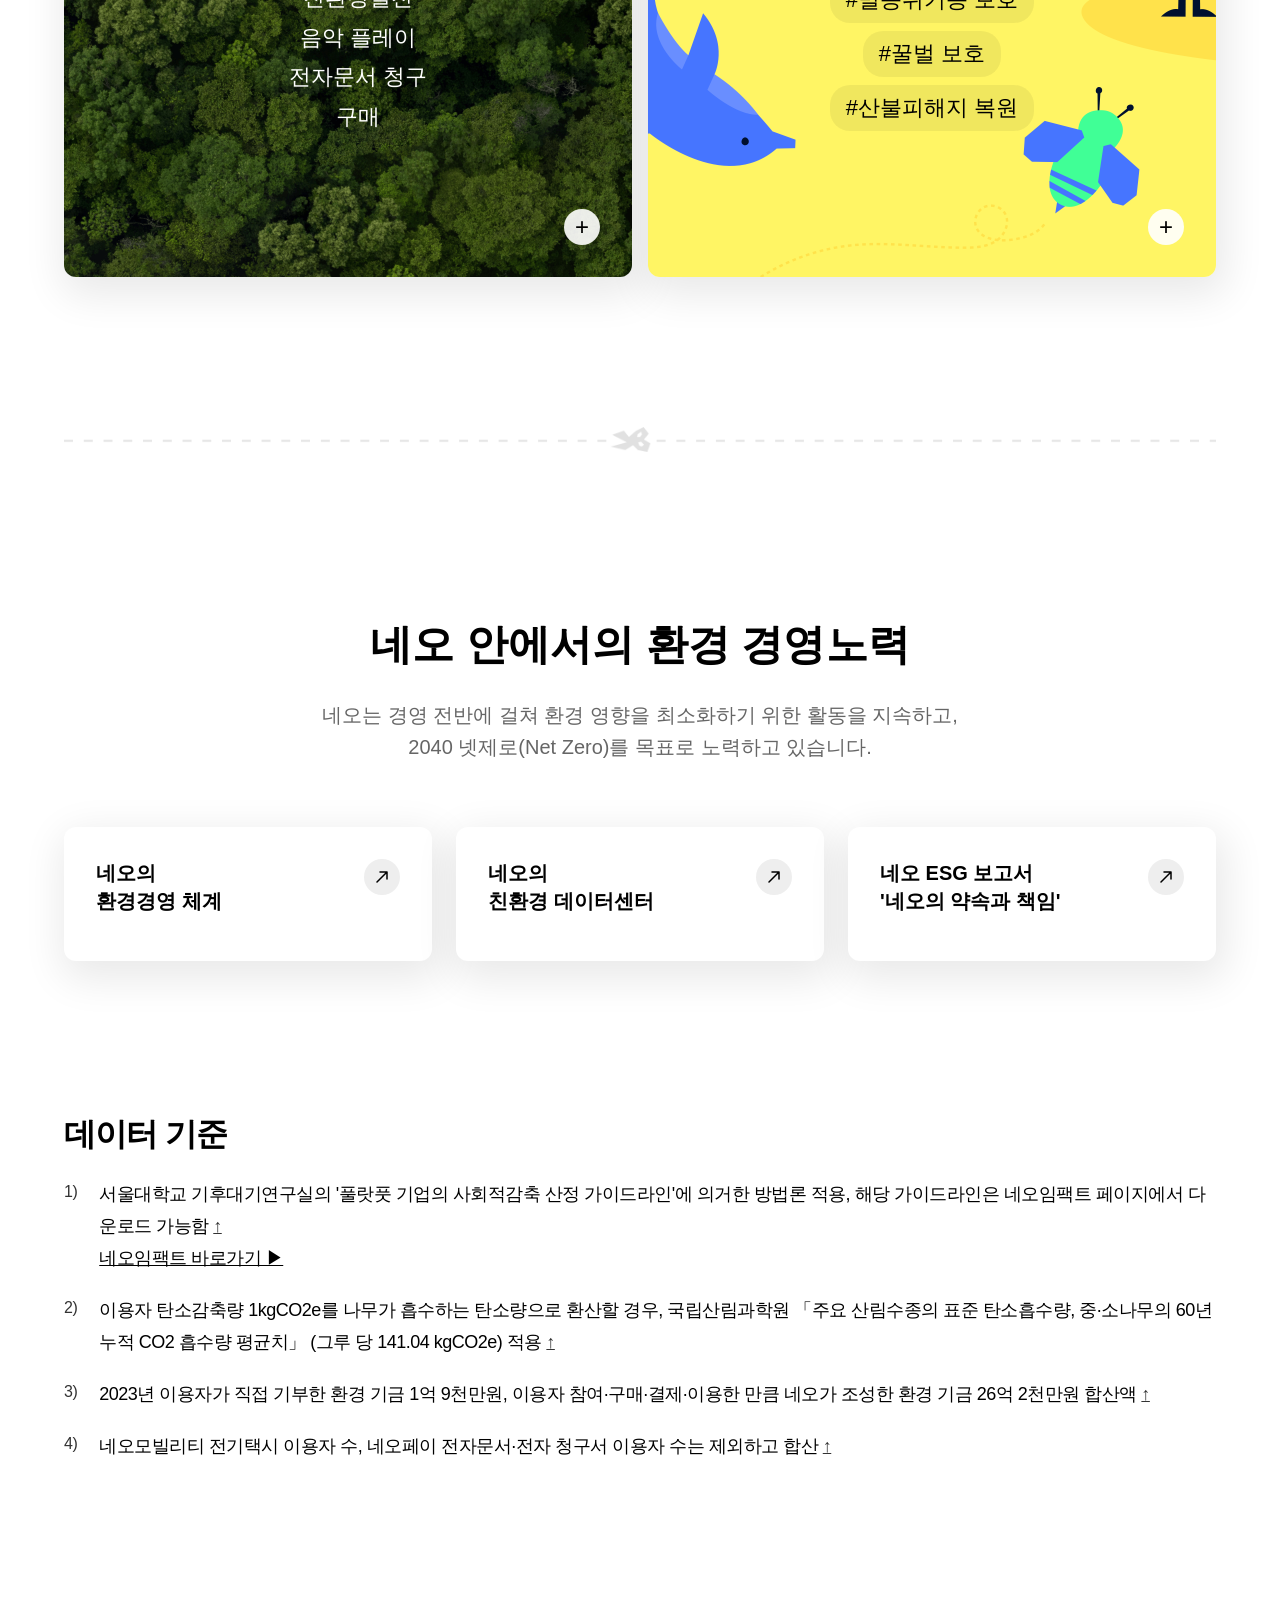
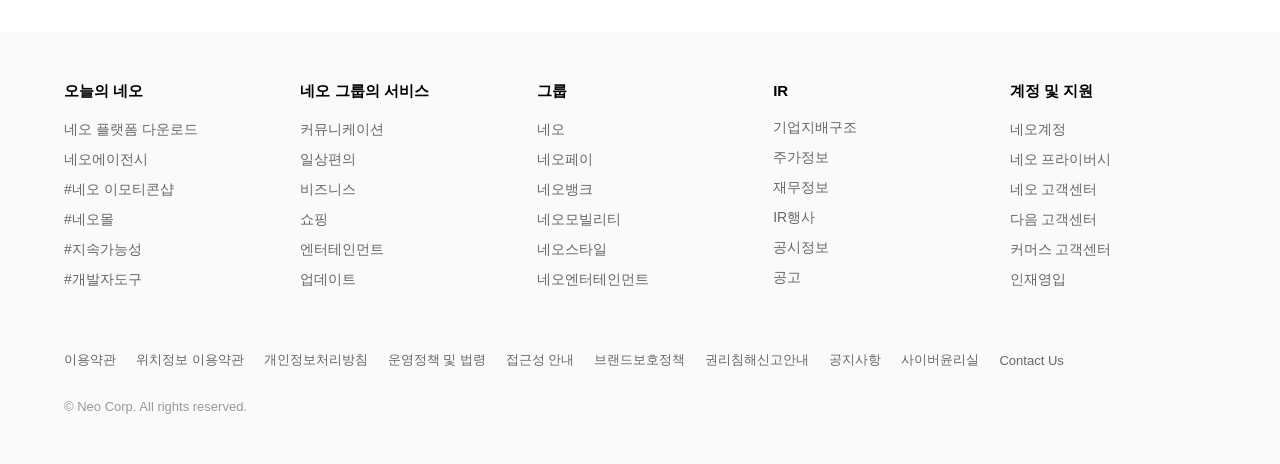
==== commit 92ed6c6e: "overall changes" ====
--- a/activeGreen/activeGreen.html
+++ b/activeGreen/activeGreen.html
@@ -1,959 +1,1441 @@
 <!DOCTYPE html>
 <html lang="ko">
-
-<head>
-    <meta charset="UTF-8">
-    <meta http-equiv="X-UA-Compatible" content="IE=edge">
-    <meta name="viewport" content="width=device-width, initial-scale=1.0">
+  <head>
+    <meta charset="UTF-8" />
+    <meta http-equiv="X-UA-Compatible" content="IE=edge" />
+    <meta name="viewport" content="width=device-width, initial-scale=1.0" />
     <title></title>
 
     <script src="../includeHTML.js"></script>
-    <link rel="stylesheet" href="../common.css">
-    <link rel="stylesheet" href="activeGreen.css">
-    <link rel="stylesheet" href="../common/header/header.css">
-    <link rel="stylesheet" href="../common/footer/footer.css">
-</head>
-
-<body>
+    <link rel="stylesheet" href="../common.css" />
+    <link rel="stylesheet" href="activeGreen.css" />
+    <link rel="stylesheet" href="../common/header/header.css" />
+    <link rel="stylesheet" href="../common/footer/footer.css" />
+  </head>
+
+  <body>
     <header class="header">
-        <nav class="activeGreen_nav">
-            <div class="activeGreen_nav_inner">
-                <a href="/index.html" class="activeGreen_nav_logo">Neo</a>
-
-                <div class="activeGreen_nav_menu">
-                    <div class="activeGreen_nav_menu">
-                        <a href="../../culture/culture.html" class="activeGreen_nav_item">네오의 문화</a>
-                        <a href="../../service/service.html" class="activeGreen_nav_item">서비스</a>
-                        <a href="../../projectRegular/projectRegular.html" class="activeGreen_nav_item">프로젝트 단골</a>
-                        <a href="../../activeGreen/activeGreen.html" class="activeGreen_nav_item">액티브 그린</a>
+      <nav class="activeGreen_nav">
+        <div class="activeGreen_nav_inner">
+          <a href="/index.html" class="activeGreen_nav_logo">Neo</a>
+
+          <div class="activeGreen_nav_menu">
+            <div class="activeGreen_nav_menu">
+              <a href="../../culture/culture.html" class="activeGreen_nav_item"
+                >네오의 문화</a
+              >
+              <a href="../../service/service.html" class="activeGreen_nav_item"
+                >서비스</a
+              >
+              <a
+                href="../../projectRegular/projectRegular.html"
+                class="activeGreen_nav_item"
+                >프로젝트 단골</a
+              >
+              <a
+                href="../../activeGreen/activeGreen.html"
+                class="activeGreen_nav_item"
+                >액티브 그린</a
+              >
+            </div>
+          </div>
+
+          <div class="activeGreen_nav_right">
+            <!-- 검색 아이콘 -->
+            <button type="button" class="activeGreen_nav_icon search_icon">
+              <svg
+                width="24"
+                height="24"
+                viewBox="0 0 24 24"
+                fill="none"
+                xmlns="http://www.w3.org/2000/svg"
+              >
+                <path
+                  d="M11 19C15.4183 19 19 15.4183 19 11C19 6.58172 15.4183 3 11 3C6.58172 3 3 6.58172 3 11C3 15.4183 6.58172 19 11 19Z"
+                  stroke="#195AA6"
+                  stroke-width="2"
+                  stroke-linecap="round"
+                />
+                <path
+                  d="M21 21L17 17"
+                  stroke="#195AA6"
+                  stroke-width="2"
+                  stroke-linecap="round"
+                />
+              </svg>
+            </button>
+
+            <!-- 지구본 아이콘 -->
+            <button
+              type="button"
+              id="translateBtn"
+              class="activeGreen_nav_icon globe_icon"
+            >
+              <svg
+                width="24"
+                height="24"
+                viewBox="0 0 24 24"
+                fill="none"
+                xmlns="http://www.w3.org/2000/svg"
+              >
+                <circle
+                  cx="12"
+                  cy="12"
+                  r="9"
+                  stroke="#195AA6"
+                  stroke-width="2"
+                />
+                <path
+                  d="M12 3C14.5 6 15 9 15 12C15 15 14.5 18 12 21"
+                  stroke="#195AA6"
+                  stroke-width="2"
+                />
+                <path
+                  d="M12 3C9.5 6 9 9 9 12C9 15 9.5 18 12 21"
+                  stroke="#195AA6"
+                  stroke-width="2"
+                />
+                <path d="M3 12H21" stroke="#195AA6" stroke-width="2" />
+              </svg>
+            </button>
+
+            <!-- 달 아이콘 -->
+            <button type="button" class="activeGreen_nav_icon dark_mode_icon">
+              <svg
+                width="24"
+                height="24"
+                viewBox="0 0 24 24"
+                fill="none"
+                xmlns="http://www.w3.org/2000/svg"
+              >
+                <path
+                  d="M21 12.79A9 9 0 1 1 11.21 3 7 7 0 0 0 21 12.79z"
+                  stroke="#195AA6"
+                  stroke-width="2"
+                  stroke-linecap="round"
+                  stroke-linejoin="round"
+                />
+              </svg>
+            </button>
+
+            <!-- 햄버거 메뉴 아이콘 (1024px 이하에서만 보임) -->
+            <button
+              type="button"
+              id="hamburgerBtn"
+              class="activeGreen_nav_icon hamburger_icon"
+              id="
+                            hamburgerBtn"
+            >
+              <svg
+                width="24"
+                height="24"
+                viewBox="0 0 24 24"
+                fill="none"
+                xmlns="http://www.w3.org/2000/svg"
+              >
+                <path
+                  d="M3 12H21M3 6H21M3 18H21"
+                  stroke="#195AA6"
+                  stroke-width="2"
+                  stroke-linecap="round"
+                />
+              </svg>
+            </button>
+          </div>
+        </div>
+      </nav>
+
+      <!-- 반응형 사이드바 -->
+      <div id="activeGreen_sidebar" class="activeGreen_sidebar">
+        <div class="activeGreen_sidebar_inner">
+          <div class="activeGreen_top_icons">
+            <!-- 달 아이콘 -->
+            <button type="button" class="activeGreen_nav_icon">
+              <svg width="24" height="24" viewBox="0 0 24 24" fill="none">
+                <path
+                  d="M21 12.79A9 9 0 1 1 11.21 3 7 7 0 0 0 21 12.79z"
+                  stroke="currentColor"
+                  stroke-width="2"
+                  stroke-linecap="round"
+                  stroke-linejoin="round"
+                />
+              </svg>
+            </button>
+
+            <!-- 지구본 아이콘 -->
+            <button type="button" class="activeGreen_nav_icon">
+              <svg width="24" height="24" viewBox="0 0 24 24" fill="none">
+                <circle
+                  cx="12"
+                  cy="12"
+                  r="9"
+                  stroke="currentColor"
+                  stroke-width="2"
+                />
+                <path
+                  d="M12 3C14.5 6 15 9 15 12C15 15 14.5 18 12 21"
+                  stroke="currentColor"
+                  stroke-width="2"
+                />
+                <path
+                  d="M12 3C9.5 6 9 9 9 12C9 15 9.5 18 12 21"
+                  stroke="currentColor"
+                  stroke-width="2"
+                />
+                <path d="M3 12H21" stroke="currentColor" stroke-width="2" />
+              </svg>
+            </button>
+
+            <!-- 닫기 아이콘 -->
+            <button
+              type="button"
+              class="activeGreen_nav_icon activeGreen_sidebar_close"
+            >
+              <svg width="24" height="24" viewBox="0 0 24 24" fill="none">
+                <path
+                  d="M18 6L6 18M6 6L18 18"
+                  stroke="currentColor"
+                  stroke-width="2"
+                  stroke-linecap="round"
+                />
+              </svg>
+            </button>
+          </div>
+          <div class="activeGreen_sidebar_menu">
+            <a
+              href="../../culture/culture.html"
+              class="activeGreen_sidebar_item"
+            >
+              <span>네오의 문화</span>
+              <svg width="24" height="24" viewBox="0 0 24 24" fill="none">
+                <path
+                  d="M5 12H19M19 12L13 6M19 12L13 18"
+                  stroke="currentColor"
+                  stroke-width="2"
+                  stroke-linecap="round"
+                />
+              </svg>
+            </a>
+            <a href="#" class="activeGreen_sidebar_item">
+              <span>서비스</span>
+              <svg width="24" height="24" viewBox="0 0 24 24" fill="none">
+                <path
+                  d="M5 12H19M19 12L13 6M19 12L13 18"
+                  stroke="currentColor"
+                  stroke-width="2"
+                  stroke-linecap="round"
+                />
+              </svg>
+            </a>
+            <a
+              href="../../projectRegular/projectRegular.html"
+              class="activeGreen_sidebar_item"
+            >
+              <span>프로젝트 단골</span>
+              <svg width="24" height="24" viewBox="0 0 24 24" fill="none">
+                <path
+                  d="M5 12H19M19 12L13 6M19 12L13 18"
+                  stroke="currentColor"
+                  stroke-width="2"
+                  stroke-linecap="round"
+                />
+              </svg>
+            </a>
+            <a
+              href="../../activeGreen/activeGreen.html"
+              class="activeGreen_sidebar_item"
+            >
+              <span>액티브 그린</span>
+              <svg width="24" height="24" viewBox="0 0 24 24" fill="none">
+                <path
+                  d="M5 12H19M19 12L13 6M19 12L13 18"
+                  stroke="currentColor"
+                  stroke-width="2"
+                  stroke-linecap="round"
+                />
+              </svg>
+            </a>
+          </div>
+        </div>
+      </div>
+
+      <!-- 사이드바 오버레이 -->
+      <div id="sidebar_overlay" class="activeGreen_sidebar_overlay"></div>
+    </header>
+
+    <main class="activeGreen_wrap">
+      <!-- Header Section -->
+      <article class="activeGreen_content_article">
+        <section class="activeGreen_header">
+          <div class="activeGreen_header_content">
+            <img src="./assets/image/activeGreen_leaf.gif" alt="leaf-image" />
+            <h1 class="activeGreen_header_title">네오 액티브그린</h1>
+          </div>
+          <h2 class="activeGreen_header_subtitle">
+            네오와 이용자가 함께 만들어가는<span class="mobile-break"></span>
+            지속가능한 지구
+          </h2>
+          <p class="activeGreen_header_desc">
+            '액티브그린'은 기업의 환경 책임을 넘어<span
+              class="mobile-break"
+            ></span>
+            이용자와 함께 환경 문제를
+            <span class="tablet-break"></span>해결하고자 하는<span
+              class="mobile-break"
+            ></span>
+            네오의 환경 이니셔티브로,
+            <br />
+            서비스와 플랫폼을 통해<span class="mobile-break"></span> 이용자들의
+            친환경 활동 참여를 촉진하고자 합니다.
+          </p>
+        </section>
+
+        <!-- Carbon Index Section -->
+        <section class="section_activeGreen">
+          <div class="info_section activeGreen_carbonIndex_info">
+            <div class="activeGreen_carbonIndex_info-box_bnr">
+              <strong class="activeGreen_carbonIndex_title">
+                2023년 이용자 환경 기여<span class="mobile-break"></span>임팩트
+                지표, 카본인덱스<span class="activeGreen_carbonIndex_title-beta"
+                  >Beta</span
+                >
+              </strong>
+              <span class="activeGreen_carbonIndex_number">
+                54,642,845 <span class="activeGreen_carbonIndex_unit">KUC</span>
+              </span>
+              <button
+                type="button"
+                class="activeGreen_carbonIndex_button"
+                data-modal-type="carbonIndex"
+              >
+                네오 카본인덱스란?
+              </button>
+            </div>
+            <p class="activeGreen_carbonIndex_footer">
+              * 네오 카본인덱스는 서울대학교 기후변화센터와 함께 하며, 이용자
+              기여로 만든 탄소감축량은 '물랏풋 기업의 사회적감축 산정
+              가이드라인'에 의해 산정됩니다. <a href="#">자세히 보기 ›</a>
+            </p>
+
+            <div class="box_item">
+              <div tabindex="0" class="wrap_item">
+                <div class="inner_item item_1">
+                  <strong class="tit_item">2만 7천톤</strong>
+                  <p class="desc_item">
+                    <span> 이용자 환경 기여로 만든<br />탄소감축량 </span>
+                    <button
+                      type="button"
+                      class="btn_footnote"
+                      data-footnote="1"
+                    >
+                      1)<span class="screen_out">, 각주 보기</span>
+                    </button>
+                  </p>
+                </div>
+              </div>
+              <div tabindex="0" class="wrap_item">
+                <div class="inner_item item_2">
+                  <strong class="tit_item">나무 20만 그루</strong>
+                  <p class="desc_item">
+                    <span>
+                      이용자 탄소감축량을 모으면 <br />축구장 230개에 숲을 채운
+                      효과
+                    </span>
+                    <button
+                      type="button"
+                      class="btn_footnote"
+                      data-footnote="2"
+                    >
+                      2)<span class="screen_out">, 각주 보기</span>
+                    </button>
+                  </p>
+                </div>
+              </div>
+              <div tabindex="0" class="wrap_item">
+                <div class="inner_item item_3">
+                  <strong class="tit_item">28억 2천만원</strong>
+                  <p class="desc_item">
+                    <span>
+                      이용자와 네오가 함께 모은 <br />환경을 위한 기금
+                    </span>
+                    <button
+                      type="button"
+                      class="btn_footnote"
+                      data-footnote="3"
+                    >
+                      3)<span class="screen_out">, 각주 보기</span>
+                    </button>
+                  </p>
+                </div>
+              </div>
+              <div tabindex="0" class="wrap_item">
+                <div class="inner_item item_4">
+                  <strong class="tit_item">4,391,791명</strong>
+                  <p class="desc_item">
+                    <span> 친환경 기여 활동에 참여한 <br />이용자 수 </span>
+                    <button
+                      type="button"
+                      class="btn_footnote"
+                      data-footnote="4"
+                    >
+                      4)<span class="screen_out">, 각주 보기</span>
+                    </button>
+                  </p>
+                </div>
+              </div>
+            </div>
+          </div>
+
+          <!-- 네오를 통해 전환하기 -->
+          <div class="info_section">
+            <h4 class="activeGreen_transform_mainTitle">
+              네오를 통해 <span class="emph_tit">전환</span>하기
+            </h4>
+            <div class="activeGreen_transform">
+              <div class="activeGreen_transform_item">
+                <div class="activeGreen_transform_content">
+                  <strong class="activeGreen_transform_title"
+                    >더 많은 전기차 이용하기</strong
+                  >
+                  <p class="activeGreen_transform_desc">
+                    네오T 전기택시,
+                    <br />
+                    전기차 총 이용거리
+                  </p>
+                  <img
+                    src="./assets/image/transform_bnr1_1.png"
+                    alt="숫자 이미지"
+                    class="activeGreen_transform_number"
+                  />
+                  <img
+                    src="./assets/image/transform_bnr1.png"
+                    alt="아이콘 이미지"
+                    class="activeGreen_transform_icon"
+                  />
+                  <button
+                    type="button"
+                    class="activeGreen_transform_button"
+                    data-modal-type="electric"
+                  >
+                    <span class="screen_out">상세 내용 보기</span>
+                  </button>
+                </div>
+              </div>
+
+              <div class="activeGreen_transform_item">
+                <div class="activeGreen_transform_content">
+                  <strong class="activeGreen_transform_title"
+                    >전자 청구서•증명서 전환하기</strong
+                  >
+                  <p class="activeGreen_transform_desc">
+                    네오페이와 네오 지갑을 통한
+                    <br />
+                    전자문서 전환
+                  </p>
+                  <img
+                    src="./assets/image/transform_bnr2_2.png"
+                    alt="숫자 이미지"
+                    class="activeGreen_transform_number"
+                  />
+                  <img
+                    src="./assets/image/transform_bnr2.png"
+                    alt="아이콘 이미지"
+                    class="activeGreen_transform_icon"
+                  />
+                  <button
+                    type="button"
+                    class="activeGreen_transform_button"
+                    data-modal-type="document"
+                  >
+                    <span class="screen_out">상세 내용 보기</span>
+                  </button>
+                </div>
+              </div>
+
+              <div class="activeGreen_transform_item">
+                <div class="activeGreen_transform_content">
+                  <strong class="activeGreen_transform_title"
+                    >지구와 지갑을 지키는<br />자전거 타기</strong
+                  >
+                  <p class="activeGreen_transform_desc">
+                    네오맵 자전거,
+                    <br />
+                    네오T바이크 총 이동거리
+                  </p>
+                  <img
+                    src="./assets/image/transform_bnr3_3.png"
+                    alt="숫자 이미지"
+                    class="activeGreen_transform_number"
+                  />
+                  <img
+                    src="./assets/image/transform_bnr3.png"
+                    alt="아이콘 이미지"
+                    class="activeGreen_transform_icon"
+                  />
+                  <button
+                    type="button"
+                    class="activeGreen_transform_button"
+                    data-modal-type="bicycle"
+                  >
+                    <span class="screen_out">상세 내용 보기</span>
+                  </button>
+                </div>
+              </div>
+
+              <div class="activeGreen_transform_item">
+                <div class="activeGreen_transform_content">
+                  <strong class="activeGreen_transform_title"
+                    >지구와 우리를 위한 구매</strong
+                  >
+                  <p class="activeGreen_transform_desc">
+                    네오톡 선물하기와 네오메이커스의
+                    <br />
+                    그린 라벨 구매 건수
+                  </p>
+                  <img
+                    src="./assets/image/transform_bnr4_4.png"
+                    alt="숫자 이미지"
+                    class="activeGreen_transform_number"
+                  />
+                  <img
+                    src="./assets/image/transform_bnr4.png"
+                    alt="아이콘 이미지"
+                    class="activeGreen_transform_icon"
+                  />
+                  <button
+                    type="button"
+                    class="activeGreen_transform_button"
+                    data-modal-type="purchase"
+                  >
+                    <span class="screen_out">상세 내용 보기</span>
+                  </button>
+                </div>
+              </div>
+            </div>
+          </div>
+
+          <!-- 네오를 통해 순환에 참여하기 -->
+          <div class="info_section">
+            <h4 class="activeGreen_cycle_mainTitle">
+              네오를 통해 <span class="emph_tit">순환</span>에 참여하기
+            </h4>
+            <div class="activeGreen_cycle">
+              <div class="activeGreen_cycle_item">
+                <div class="activeGreen_cycle_content box_shadow">
+                  <strong class="activeGreen_cycle_title"
+                    >일회용품 없는<br />내 주변 상점 찾기</strong
+                  >
+                  <p class="activeGreen_cycle_desc">
+                    이용자들이 함께 만든 장소 검색
+                    <br />
+                    #일회용품없는가게
+                  </p>
+                  <img
+                    src="./assets/image/cycle_bnr1_1.png"
+                    alt="숫자 이미지"
+                    class="activeGreen_cycle_number"
+                  />
+                  <img
+                    src="./assets/image/cycle_bnr1.png"
+                    alt="아이콘 이미지"
+                    class="activeGreen_cycle_icon"
+                  />
+                  <button type="button" class="activeGreen_cycle_button">
+                    <svg
+                      width="12"
+                      height="12"
+                      viewBox="0 0 12 12"
+                      fill="none"
+                      xmlns="http://www.w3.org/2000/svg"
+                    >
+                      <path
+                        d="M1 11L11 1M11 1H4M11 1V8"
+                        stroke="currentColor"
+                        stroke-width="1.5"
+                        stroke-linecap="round"
+                        stroke-linejoin="round"
+                      />
+                    </svg>
+                    <span class="screen_out">상세 페이지 새창 열기</span>
+                  </button>
+                </div>
+              </div>
+
+              <div class="activeGreen_cycle_item">
+                <div class="activeGreen_cycle_content box_shadow">
+                  <strong class="activeGreen_cycle_title"
+                    >버려지는 것에서<br />새로운 쓸모를 찾은 제품</strong
+                  >
+                  <p class="activeGreen_cycle_desc">
+                    새가버치에서
+                    <br />
+                    2023년 수거된 폐기물 개수
+                  </p>
+                  <img
+                    src="./assets/image/cycle_bnr2_2.png"
+                    alt="숫자 이미지"
+                    class="activeGreen_cycle_number"
+                  />
+                  <img
+                    src="./assets/image/cycle_bnr2.png"
+                    alt="아이콘 이미지"
+                    class="activeGreen_cycle_icon"
+                  />
+                  <button type="button" class="activeGreen_cycle_button">
+                    <svg
+                      width="12"
+                      height="12"
+                      viewBox="0 0 12 12"
+                      fill="none"
+                      xmlns="http://www.w3.org/2000/svg"
+                    >
+                      <path
+                        d="M1 11L11 1M11 1H4M11 1V8"
+                        stroke="currentColor"
+                        stroke-width="1.5"
+                        stroke-linecap="round"
+                        stroke-linejoin="round"
+                      />
+                    </svg>
+                    <span class="screen_out">상세 페이지 새창 열기</span>
+                  </button>
+                </div>
+              </div>
+
+              <div class="activeGreen_cycle_item">
+                <div class="activeGreen_cycle_content box_shadow">
+                  <strong class="activeGreen_cycle_title"
+                    >세상을 돕는 일일 수록<br />지속가능한 굿즈로</strong
+                  >
+                  <p class="activeGreen_cycle_desc">
+                    피스오브마인드(POM)의
+                    <br />
+                    재생원료, 친환경 공정 생산품 구매 건수
+                  </p>
+                  <img
+                    src="./assets/image/cycle_bnr3_3.png"
+                    alt="숫자 이미지"
+                    class="activeGreen_cycle_number"
+                  />
+                  <img
+                    src="./assets/image/cycle_bnr3.png"
+                    alt="아이콘 이미지"
+                    class="activeGreen_cycle_icon"
+                  />
+                  <button type="button" class="activeGreen_cycle_button">
+                    <svg
+                      width="12"
+                      height="12"
+                      viewBox="0 0 12 12"
+                      fill="none"
+                      xmlns="http://www.w3.org/2000/svg"
+                    >
+                      <path
+                        d="M1 11L11 1M11 1H4M11 1V8"
+                        stroke="currentColor"
+                        stroke-width="1.5"
+                        stroke-linecap="round"
+                        stroke-linejoin="round"
+                      />
+                    </svg>
+                    <span class="screen_out">상세 페이지 새창 열기</span>
+                  </button>
+                </div>
+              </div>
+
+              <div class="activeGreen_cycle_item">
+                <div class="activeGreen_cycle_content box_shadow">
+                  <strong class="activeGreen_cycle_title"
+                    >산지폐기될 뻔한<br />농수산물 제값하도록</strong
+                  >
+                  <p class="activeGreen_cycle_desc">
+                    제가버치로 2023년 판매된
+                    <br />
+                    농수축산물의 총 중량
+                  </p>
+                  <img
+                    src="./assets/image/cycle_bnr4_4.png"
+                    alt="숫자 이미지"
+                    class="activeGreen_cycle_number"
+                  />
+                  <img
+                    src="./assets/image/cycle_bnr4.png"
+                    alt="아이콘 이미지"
+                    class="activeGreen_cycle_icon"
+                  />
+                  <button type="button" class="activeGreen_cycle_button">
+                    <svg
+                      width="12"
+                      height="12"
+                      viewBox="0 0 12 12"
+                      fill="none"
+                      xmlns="http://www.w3.org/2000/svg"
+                    >
+                      <path
+                        d="M1 11L11 1M11 1H4M11 1V8"
+                        stroke="currentColor"
+                        stroke-width="1.5"
+                        stroke-linecap="round"
+                        stroke-linejoin="round"
+                      />
+                    </svg>
+                    <span class="screen_out">상세 페이지 새창 열기</span>
+                  </button>
+                </div>
+              </div>
+            </div>
+          </div>
+
+          <!-- 네오를 통해 그린 디지털 설정하기 -->
+          <div class="info_section">
+            <h4 class="activeGreen_digital_mainTitle">
+              네오를 통해 <span class="emph_tit">그린 디지털</span> 설정하기
+            </h4>
+            <div class="activeGreen_digital">
+              <div class="activeGreen_digital_item">
+                <div class="activeGreen_digital_content box_shadow">
+                  <strong class="activeGreen_digital_title"
+                    >네오톡 미디어<br />공유 버튼 이용하기</strong
+                  >
+                  <p class="activeGreen_digital_desc">데이터 추가 소비 제로</p>
+                  <div class="activeGreen_digital_value">
+                    <span class="activeGreen_digital_number">0</span>
+                    <span class="activeGreen_digital_arrow arrow-red">▼</span>
+                  </div>
+                  <img
+                    src="./assets/image/digital_bnr1.png"
+                    alt="미디어 공유 아이콘"
+                    class="activeGreen_digital_icon"
+                  />
+                </div>
+              </div>
+
+              <div class="activeGreen_digital_item">
+                <div class="activeGreen_digital_content box_shadow">
+                  <strong class="activeGreen_digital_title"
+                    >스마트폰<br />다크모드 설정</strong
+                  >
+                  <p class="activeGreen_digital_desc">에너지 사용 절감 효과</p>
+                  <div class="activeGreen_digital_value">
+                    <span class="activeGreen_digital_number">20%</span>
+                    <span class="activeGreen_digital_arrow arrow-red">▼</span>
+                  </div>
+                  <img
+                    src="./assets/image/digital_bnr2.png"
+                    alt="다크모드 아이콘"
+                    class="activeGreen_digital_icon"
+                  />
+                </div>
+              </div>
+
+              <div class="activeGreen_digital_item">
+                <div class="activeGreen_digital_content box_shadow">
+                  <strong class="activeGreen_digital_title"
+                    >전자문서,<br />전자청구서 설정</strong
+                  >
+                  <p class="activeGreen_digital_desc">
+                    종이 사용 및 발송 비용 제로
+                  </p>
+                  <div class="activeGreen_digital_value">
+                    <span class="activeGreen_digital_number">0</span>
+                    <span class="activeGreen_digital_arrow arrow-dash">-</span>
+                  </div>
+                  <img
+                    src="./assets/image/digital_bnr3.png"
+                    alt="전자문서 아이콘"
+                    class="activeGreen_digital_icon"
+                  />
+                </div>
+              </div>
+
+              <div class="activeGreen_digital_item">
+                <div class="activeGreen_digital_content box_shadow">
+                  <strong class="activeGreen_digital_title"
+                    >메신저, 메일<br />에코모드 설정</strong
+                  >
+                  <p class="activeGreen_digital_desc">
+                    7일 후 휴지통 자동 비우기
+                  </p>
+                  <div class="activeGreen_digital_value">
+                    <span class="activeGreen_digital_number">7일</span>
+                  </div>
+                  <img
+                    src="./assets/image/digital_bnr4.png"
+                    alt="메일 아이콘"
+                    class="activeGreen_digital_icon"
+                  />
+                </div>
+              </div>
+
+              <div class="activeGreen_digital_item">
+                <div class="activeGreen_digital_content box_shadow">
+                  <strong class="activeGreen_digital_title"
+                    >휴대폰 속<br />특학생증 발급받기</strong
+                  >
+                  <p class="activeGreen_digital_desc">
+                    분실 걱정 없는 디지털카드
+                  </p>
+                  <div class="activeGreen_digital_value">
+                    <span class="activeGreen_digital_number">0</span>
+                    <span class="activeGreen_digital_arrow arrow-dash">-</span>
+                  </div>
+                  <img
+                    src="./assets/image/digital_bnr5.png"
+                    alt="학생증 아이콘"
+                    class="activeGreen_digital_icon"
+                  />
+                </div>
+              </div>
+            </div>
+          </div>
+
+          <!-- 네오와 함께 자연보존에 나서기 -->
+          <div class="info_section">
+            <h4 class="activeGreen_nature_mainTitle">
+              네오와 함께 <span class="emph_tit">자연보존</span>에 나서기
+            </h4>
+            <div class="activeGreen_nature">
+              <div class="activeGreen_nature_item">
+                <div class="activeGreen_nature_content box_shadow">
+                  <div class="activeGreen_nature_image forest_bg">
+                    <div class="content_overlay">
+                      <div class="text_wrapper">
+                        <p class="nature_text">이용자가 작은</p>
+                        <div class="underline_wrapper">
+                          <div class="yellow_underline"></div>
+                          <p class="nature_text">만 해도</p>
+                        </div>
+                        <p class="nature_text">모이면 숲</p>
+                      </div>
+                      <ul class="activeGreen_nature_list">
+                        <li>친환경실천</li>
+                        <li>음악 플레이</li>
+                        <li>전자문서 청구</li>
+                        <li>구매</li>
+                      </ul>
                     </div>
-
-                </div>
-
-                <div class="activeGreen_nav_right">
-                    <!-- 검색 아이콘 -->
-                    <button type="button" class="activeGreen_nav_icon search_icon">
-                        <svg width="24" height="24" viewBox="0 0 24 24" fill="none" xmlns="http://www.w3.org/2000/svg">
-                            <path
-                                d="M11 19C15.4183 19 19 15.4183 19 11C19 6.58172 15.4183 3 11 3C6.58172 3 3 6.58172 3 11C3 15.4183 6.58172 19 11 19Z"
-                                stroke="currentColor" stroke-width="2" stroke-linecap="round" />
-                            <path d="M21 21L17 17" stroke="currentColor" stroke-width="2" stroke-linecap="round" />
-                        </svg>
-                    </button>
-
-                    <!-- 지구본 아이콘 -->
-                    <button type="button" id="translateBtn" class="activeGreen_nav_icon globe_icon">
-                        <svg width="24" height="24" viewBox="0 0 24 24" fill="none" xmlns="http://www.w3.org/2000/svg">
-                            <circle cx="12" cy="12" r="9" stroke="currentColor" stroke-width="2" />
-                            <path d="M12 3C14.5 6 15 9 15 12C15 15 14.5 18 12 21" stroke="currentColor"
-                                stroke-width="2" />
-                            <path d="M12 3C9.5 6 9 9 9 12C9 15 9.5 18 12 21" stroke="currentColor" stroke-width="2" />
-                            <path d="M3 12H21" stroke="currentColor" stroke-width="2" />
-                        </svg>
-                    </button>
-
-                    <!-- 달 아이콘 -->
-                    <button type="button" class="activeGreen_nav_icon dark_mode_icon">
-                        <svg width="24" height="24" viewBox="0 0 24 24" fill="none" xmlns="http://www.w3.org/2000/svg">
-                            <path d="M21 12.79A9 9 0 1 1 11.21 3 7 7 0 0 0 21 12.79z" stroke="currentColor"
-                                stroke-width="2" stroke-linecap="round" stroke-linejoin="round" />
-                        </svg>
-                    </button>
-
-                    <!-- 햄버거 메뉴 아이콘 (1024px 이하에서만 보임) -->
-                    <button type="button" id="hamburgerBtn" class="activeGreen_nav_icon hamburger_icon" id="
-                        hamburgerBtn">
-                        <svg width="24" height="24" viewBox="0 0 24 24" fill="none" xmlns="http://www.w3.org/2000/svg">
-                            <path d="M3 12H21M3 6H21M3 18H21" stroke="currentColor" stroke-width="2"
-                                stroke-linecap="round" />
-                        </svg>
-                    </button>
-                </div>
-            </div>
-        </nav>
-
-
-        <!-- 반응형 사이드바 -->
-        <div id="activeGreen_sidebar" class="activeGreen_sidebar">
-            <div class="activeGreen_sidebar_inner">
-                <div class="activeGreen_top_icons">
-                    <!-- 달 아이콘 -->
-                    <button type="button" class="activeGreen_nav_icon">
-                        <svg width="24" height="24" viewBox="0 0 24 24" fill="none">
-                            <path d="M21 12.79A9 9 0 1 1 11.21 3 7 7 0 0 0 21 12.79z" stroke="currentColor"
-                                stroke-width="2" stroke-linecap="round" stroke-linejoin="round" />
-                        </svg>
-                    </button>
-
-                    <!-- 지구본 아이콘 -->
-                    <button type="button" class="activeGreen_nav_icon">
-                        <svg width="24" height="24" viewBox="0 0 24 24" fill="none">
-                            <circle cx="12" cy="12" r="9" stroke="currentColor" stroke-width="2" />
-                            <path d="M12 3C14.5 6 15 9 15 12C15 15 14.5 18 12 21" stroke="currentColor"
-                                stroke-width="2" />
-                            <path d="M12 3C9.5 6 9 9 9 12C9 15 9.5 18 12 21" stroke="currentColor" stroke-width="2" />
-                            <path d="M3 12H21" stroke="currentColor" stroke-width="2" />
-                        </svg>
-                    </button>
-
-                    <!-- 닫기 아이콘 -->
-                    <button type="button" class="activeGreen_nav_icon activeGreen_sidebar_close">
-                        <svg width="24" height="24" viewBox="0 0 24 24" fill="none">
-                            <path d="M18 6L6 18M6 6L18 18" stroke="currentColor" stroke-width="2"
-                                stroke-linecap="round" />
-                        </svg>
-                    </button>
-                </div>
-                <div class="activeGreen_sidebar_menu">
-                    <a href="../../culture/culture.html" class="activeGreen_sidebar_item">
-                        <span>네오의 문화</span>
-                        <svg width="24" height="24" viewBox="0 0 24 24" fill="none">
-                            <path d="M5 12H19M19 12L13 6M19 12L13 18" stroke="currentColor" stroke-width="2"
-                                stroke-linecap="round" />
-                        </svg>
-                    </a>
-                    <a href="#" class="activeGreen_sidebar_item">
-                        <span>서비스</span>
-                        <svg width="24" height="24" viewBox="0 0 24 24" fill="none">
-                            <path d="M5 12H19M19 12L13 6M19 12L13 18" stroke="currentColor" stroke-width="2"
-                                stroke-linecap="round" />
-                        </svg>
-                    </a>
-                    <a href="../../projectRegular/projectRegular.html" class="activeGreen_sidebar_item">
-                        <span>프로젝트 단골</span>
-                        <svg width="24" height="24" viewBox="0 0 24 24" fill="none">
-                            <path d="M5 12H19M19 12L13 6M19 12L13 18" stroke="currentColor" stroke-width="2"
-                                stroke-linecap="round" />
-                        </svg>
-                    </a>
-                    <a href="../../activeGreen/activeGreen.html" class="activeGreen_sidebar_item">
-                        <span>액티브 그린</span>
-                        <svg width="24" height="24" viewBox="0 0 24 24" fill="none">
-                            <path d="M5 12H19M19 12L13 6M19 12L13 18" stroke="currentColor" stroke-width="2"
-                                stroke-linecap="round" />
-                        </svg>
-                    </a>
-
-                </div>
-            </div>
-        </div>
-
-        <!-- 사이드바 오버레이 -->
-        <div id="sidebar_overlay" class="activeGreen_sidebar_overlay"></div>
-
-    </header>
-
-    <main class="activeGreen_wrap">
-        <!-- Header Section -->
-        <article class="activeGreen_content_article">
-            <section class="activeGreen_header">
-                <div class="activeGreen_header_content">
-                    <img src="./assets/image/activeGreen_leaf.gif" alt="leaf-image">
-                    <h1 class="activeGreen_header_title">네오 액티브그린</h1>
-                </div>
-                <h2 class="activeGreen_header_subtitle">네오와 이용자가 함께 만들어가는<span class="mobile-break"></span> 지속가능한 지구
-                </h2>
-                <p class="activeGreen_header_desc">'액티브그린'은 기업의 환경 책임을 넘어<span class="mobile-break"></span> 이용자와 함께 환경
-                    문제를
-                    <span class="tablet-break"></span>해결하고자 하는<span class="mobile-break"></span> 네오의 환경 이니셔티브로,
-                    <br />
-                    서비스와 플랫폼을 통해<span class="mobile-break"></span> 이용자들의 친환경 활동 참여를 촉진하고자 합니다.
-                </p>
-            </section>
-
-            <!-- Carbon Index Section -->
-            <section class="section_activeGreen">
-                <div class="info_section activeGreen_carbonIndex_info">
-                    <div class="activeGreen_carbonIndex_info-box_bnr">
-                        <strong class="activeGreen_carbonIndex_title">
-                            2023년 이용자 환경 기여<span class="mobile-break"></span>임팩트 지표, 카본인덱스<span
-                                class="activeGreen_carbonIndex_title-beta">Beta</span>
-                        </strong>
-                        <span class="activeGreen_carbonIndex_number">
-                            54,642,845 <span class="activeGreen_carbonIndex_unit">KUC</span>
-                        </span>
-                        <button type="button" class="activeGreen_carbonIndex_button" data-modal-type="carbonIndex">
-                            네오 카본인덱스란?
-                        </button>
+                  </div>
+                  <button
+                    type="button"
+                    class="activeGreen_nature_button"
+                    data-modal-type="nature"
+                  >
+                    <span class="plus_icon">+</span>
+                  </button>
+                </div>
+              </div>
+
+              <div class="activeGreen_nature_item">
+                <div class="activeGreen_nature_content box_shadow yellow_bg">
+                  <div class="content_overlay">
+                    <div class="text_wrapper">
+                      <strong class="nature_title"
+                        >탄소 회복력의 척도,<br />생물다양성 지키기</strong
+                      >
                     </div>
-                    <p class="activeGreen_carbonIndex_footer">
-                        * 네오 카본인덱스는 서울대학교 기후변화센터와 함께 하며, 이용자 기여로 만든 탄소감축량은
-                        '물랏풋 기업의 사회적감축 산정 가이드라인'에 의해 산정됩니다. <a href="#">자세히 보기 ›</a>
-                    </p>
-
-                    <div class="box_item">
-                        <div tabindex="0" class="wrap_item">
-                            <div class="inner_item item_1">
-                                <strong class="tit_item">2만 7천톤</strong>
-                                <p class="desc_item">
-                                    <span>
-                                        이용자 환경 기여로 만든<br />탄소감축량
-                                    </span>
-                                    <button type="button" class="btn_footnote" data-footnote="1">
-                                        1)<span class="screen_out">, 각주 보기</span>
-                                    </button>
-                                </p>
-                            </div>
-                        </div>
-                        <div tabindex="0" class="wrap_item">
-                            <div class="inner_item item_2">
-                                <strong class="tit_item">나무 20만 그루</strong>
-                                <p class="desc_item">
-                                    <span>
-                                        이용자 탄소감축량을 모으면 <br />축구장 230개에 숲을 채운 효과
-                                    </span>
-                                    <button type="button" class="btn_footnote" data-footnote="2">
-                                        2)<span class="screen_out">, 각주 보기</span>
-                                    </button>
-                                </p>
-                            </div>
-                        </div>
-                        <div tabindex="0" class="wrap_item">
-                            <div class="inner_item item_3">
-                                <strong class="tit_item">28억 2천만원</strong>
-                                <p class="desc_item">
-                                    <span>
-                                        이용자와 네오가 함께 모은 <br />환경을 위한 기금
-                                    </span>
-                                    <button type="button" class="btn_footnote" data-footnote="3">
-                                        3)<span class="screen_out">, 각주 보기</span>
-                                    </button>
-                                </p>
-                            </div>
-                        </div>
-                        <div tabindex="0" class="wrap_item">
-                            <div class="inner_item item_4">
-                                <strong class="tit_item">4,391,791명</strong>
-                                <p class="desc_item">
-                                    <span>
-                                        친환경 기여 활동에 참여한 <br />이용자 수
-                                    </span>
-                                    <button type="button" class="btn_footnote" data-footnote="4">
-                                        4)<span class="screen_out">, 각주 보기</span>
-                                    </button>
-                                </p>
-                            </div>
-                        </div>
-                    </div>
-                </div>
-
-                <!-- 네오를 통해 전환하기 -->
-                <div class="info_section">
-                    <h4 class="activeGreen_transform_mainTitle">
-                        네오를 통해 <span class="emph_tit">전환</span>하기
-                    </h4>
-                    <div class="activeGreen_transform">
-                        <div class="activeGreen_transform_item">
-                            <div class="activeGreen_transform_content">
-                                <strong class="activeGreen_transform_title">더 많은 전기차 이용하기</strong>
-                                <p class="activeGreen_transform_desc">
-                                    네오T 전기택시,
-                                    <br />
-                                    전기차 총 이용거리
-                                </p>
-                                <img src="./assets/image/transform_bnr1_1.png" alt="숫자 이미지"
-                                    class="activeGreen_transform_number">
-                                <img src="./assets/image/transform_bnr1.png" alt="아이콘 이미지"
-                                    class="activeGreen_transform_icon">
-                                <button type="button" class="activeGreen_transform_button" data-modal-type="electric">
-                                    <span class="screen_out">상세 내용 보기</span>
-                                </button>
-                            </div>
-                        </div>
-
-                        <div class="activeGreen_transform_item">
-                            <div class="activeGreen_transform_content">
-                                <strong class="activeGreen_transform_title">전자 청구서•증명서 전환하기</strong>
-                                <p class="activeGreen_transform_desc">
-                                    네오페이와 네오 지갑을 통한
-                                    <br />
-                                    전자문서 전환
-                                </p>
-                                <img src="./assets/image/transform_bnr2_2.png" alt="숫자 이미지"
-                                    class="activeGreen_transform_number">
-                                <img src="./assets/image/transform_bnr2.png" alt="아이콘 이미지"
-                                    class="activeGreen_transform_icon">
-                                <button type="button" class="activeGreen_transform_button" data-modal-type="document">
-                                    <span class="screen_out">상세 내용 보기</span>
-                                </button>
-                            </div>
-                        </div>
-
-                        <div class="activeGreen_transform_item">
-                            <div class="activeGreen_transform_content">
-                                <strong class="activeGreen_transform_title">지구와 지갑을 지키는<br />자전거 타기</strong>
-                                <p class="activeGreen_transform_desc">
-                                    네오맵 자전거,
-                                    <br />
-                                    네오T바이크 총 이동거리
-                                </p>
-                                <img src="./assets/image/transform_bnr3_3.png" alt="숫자 이미지"
-                                    class="activeGreen_transform_number">
-                                <img src="./assets/image/transform_bnr3.png" alt="아이콘 이미지"
-                                    class="activeGreen_transform_icon">
-                                <button type="button" class="activeGreen_transform_button" data-modal-type="bicycle">
-                                    <span class="screen_out">상세 내용 보기</span>
-                                </button>
-                            </div>
-                        </div>
-
-                        <div class="activeGreen_transform_item">
-                            <div class="activeGreen_transform_content">
-                                <strong class="activeGreen_transform_title">지구와 우리를 위한 구매</strong>
-                                <p class="activeGreen_transform_desc">
-                                    네오톡 선물하기와 네오메이커스의
-                                    <br />
-                                    그린 라벨 구매 건수
-                                </p>
-                                <img src="./assets/image/transform_bnr4_4.png" alt="숫자 이미지"
-                                    class="activeGreen_transform_number">
-                                <img src="./assets/image/transform_bnr4.png" alt="아이콘 이미지"
-                                    class="activeGreen_transform_icon">
-                                <button type="button" class="activeGreen_transform_button" data-modal-type="purchase">
-                                    <span class="screen_out">상세 내용 보기</span>
-                                </button>
-                            </div>
-                        </div>
-                    </div>
-                </div>
-
-                <!-- 네오를 통해 순환에 참여하기 -->
-                <div class="info_section">
-                    <h4 class="activeGreen_cycle_mainTitle">
-                        네오를 통해 <span class="emph_tit">순환</span>에 참여하기
-                    </h4>
-                    <div class="activeGreen_cycle">
-                        <div class="activeGreen_cycle_item">
-                            <div class="activeGreen_cycle_content box_shadow">
-                                <strong class="activeGreen_cycle_title">일회용품 없는<br />내 주변 상점 찾기</strong>
-                                <p class="activeGreen_cycle_desc">
-                                    이용자들이 함께 만든 장소 검색
-                                    <br />
-                                    #일회용품없는가게
-                                </p>
-                                <img src="./assets/image/cycle_bnr1_1.png" alt="숫자 이미지"
-                                    class="activeGreen_cycle_number">
-                                <img src="./assets/image/cycle_bnr1.png" alt="아이콘 이미지" class="activeGreen_cycle_icon">
-                                <button type="button" class="activeGreen_cycle_button">
-                                    <svg width="12" height="12" viewBox="0 0 12 12" fill="none"
-                                        xmlns="http://www.w3.org/2000/svg">
-                                        <path d="M1 11L11 1M11 1H4M11 1V8" stroke="currentColor" stroke-width="1.5"
-                                            stroke-linecap="round" stroke-linejoin="round" />
-                                    </svg>
-                                    <span class="screen_out">상세 페이지 새창 열기</span>
-                                </button>
-                            </div>
-                        </div>
-
-                        <div class="activeGreen_cycle_item">
-                            <div class="activeGreen_cycle_content box_shadow">
-                                <strong class="activeGreen_cycle_title">버려지는 것에서<br />새로운 쓸모를 찾은 제품</strong>
-                                <p class="activeGreen_cycle_desc">
-                                    새가버치에서
-                                    <br />
-                                    2023년 수거된 폐기물 개수
-                                </p>
-                                <img src="./assets/image/cycle_bnr2_2.png" alt="숫자 이미지"
-                                    class="activeGreen_cycle_number">
-                                <img src="./assets/image/cycle_bnr2.png" alt="아이콘 이미지" class="activeGreen_cycle_icon">
-                                <button type="button" class="activeGreen_cycle_button">
-                                    <svg width="12" height="12" viewBox="0 0 12 12" fill="none"
-                                        xmlns="http://www.w3.org/2000/svg">
-                                        <path d="M1 11L11 1M11 1H4M11 1V8" stroke="currentColor" stroke-width="1.5"
-                                            stroke-linecap="round" stroke-linejoin="round" />
-                                    </svg>
-                                    <span class="screen_out">상세 페이지 새창 열기</span>
-                                </button>
-                            </div>
-                        </div>
-
-                        <div class="activeGreen_cycle_item">
-                            <div class="activeGreen_cycle_content box_shadow">
-                                <strong class="activeGreen_cycle_title">세상을 돕는 일일 수록<br />지속가능한 굿즈로</strong>
-                                <p class="activeGreen_cycle_desc">
-                                    피스오브마인드(POM)의
-                                    <br />
-                                    재생원료, 친환경 공정 생산품 구매 건수
-                                </p>
-                                <img src="./assets/image/cycle_bnr3_3.png" alt="숫자 이미지"
-                                    class="activeGreen_cycle_number">
-                                <img src="./assets/image/cycle_bnr3.png" alt="아이콘 이미지" class="activeGreen_cycle_icon">
-                                <button type="button" class="activeGreen_cycle_button">
-                                    <svg width="12" height="12" viewBox="0 0 12 12" fill="none"
-                                        xmlns="http://www.w3.org/2000/svg">
-                                        <path d="M1 11L11 1M11 1H4M11 1V8" stroke="currentColor" stroke-width="1.5"
-                                            stroke-linecap="round" stroke-linejoin="round" />
-                                    </svg>
-                                    <span class="screen_out">상세 페이지 새창 열기</span>
-                                </button>
-                            </div>
-                        </div>
-
-                        <div class="activeGreen_cycle_item">
-                            <div class="activeGreen_cycle_content box_shadow">
-                                <strong class="activeGreen_cycle_title">산지폐기될 뻔한<br />농수산물 제값하도록</strong>
-                                <p class="activeGreen_cycle_desc">
-                                    제가버치로 2023년 판매된
-                                    <br />
-                                    농수축산물의 총 중량
-                                </p>
-                                <img src="./assets/image/cycle_bnr4_4.png" alt="숫자 이미지"
-                                    class="activeGreen_cycle_number">
-                                <img src="./assets/image/cycle_bnr4.png" alt="아이콘 이미지" class="activeGreen_cycle_icon">
-                                <button type="button" class="activeGreen_cycle_button">
-                                    <svg width="12" height="12" viewBox="0 0 12 12" fill="none"
-                                        xmlns="http://www.w3.org/2000/svg">
-                                        <path d="M1 11L11 1M11 1H4M11 1V8" stroke="currentColor" stroke-width="1.5"
-                                            stroke-linecap="round" stroke-linejoin="round" />
-                                    </svg>
-                                    <span class="screen_out">상세 페이지 새창 열기</span>
-                                </button>
-                            </div>
-                        </div>
-                    </div>
-                </div>
-
-
-                <!-- 네오를 통해 그린 디지털 설정하기 -->
-                <div class="info_section">
-                    <h4 class="activeGreen_digital_mainTitle">
-                        네오를 통해 <span class="emph_tit">그린 디지털</span> 설정하기
-                    </h4>
-                    <div class="activeGreen_digital">
-                        <div class="activeGreen_digital_item">
-                            <div class="activeGreen_digital_content box_shadow">
-                                <strong class="activeGreen_digital_title">네오톡 미디어<br>공유 버튼 이용하기</strong>
-                                <p class="activeGreen_digital_desc">
-                                    데이터 추가 소비 제로
-                                </p>
-                                <div class="activeGreen_digital_value">
-                                    <span class="activeGreen_digital_number">0</span>
-                                    <span class="activeGreen_digital_arrow arrow-red">▼</span>
-                                </div>
-                                <img src="./assets/image/digital_bnr1.png" alt="미디어 공유 아이콘"
-                                    class="activeGreen_digital_icon">
-                            </div>
-                        </div>
-
-                        <div class="activeGreen_digital_item">
-                            <div class="activeGreen_digital_content box_shadow">
-                                <strong class="activeGreen_digital_title">스마트폰<br>다크모드 설정</strong>
-                                <p class="activeGreen_digital_desc">
-                                    에너지 사용 절감 효과
-                                </p>
-                                <div class="activeGreen_digital_value">
-                                    <span class="activeGreen_digital_number">20%</span>
-                                    <span class="activeGreen_digital_arrow arrow-red">▼</span>
-                                </div>
-                                <img src="./assets/image/digital_bnr2.png" alt="다크모드 아이콘"
-                                    class="activeGreen_digital_icon">
-                            </div>
-                        </div>
-
-                        <div class="activeGreen_digital_item">
-                            <div class="activeGreen_digital_content box_shadow">
-                                <strong class="activeGreen_digital_title">전자문서,<br>전자청구서 설정</strong>
-                                <p class="activeGreen_digital_desc">
-                                    종이 사용 및 발송 비용 제로
-                                </p>
-                                <div class="activeGreen_digital_value">
-                                    <span class="activeGreen_digital_number">0</span>
-                                    <span class="activeGreen_digital_arrow arrow-dash">-</span>
-                                </div>
-                                <img src="./assets/image/digital_bnr3.png" alt="전자문서 아이콘"
-                                    class="activeGreen_digital_icon">
-                            </div>
-                        </div>
-
-                        <div class="activeGreen_digital_item">
-                            <div class="activeGreen_digital_content box_shadow">
-                                <strong class="activeGreen_digital_title">메신저, 메일<br>에코모드 설정</strong>
-                                <p class="activeGreen_digital_desc">
-                                    7일 후 휴지통 자동 비우기
-                                </p>
-                                <div class="activeGreen_digital_value">
-                                    <span class="activeGreen_digital_number">7일</span>
-                                </div>
-                                <img src="./assets/image/digital_bnr4.png" alt="메일 아이콘"
-                                    class="activeGreen_digital_icon">
-                            </div>
-                        </div>
-
-                        <div class="activeGreen_digital_item">
-                            <div class="activeGreen_digital_content box_shadow">
-                                <strong class="activeGreen_digital_title">휴대폰 속<br>특학생증 발급받기</strong>
-                                <p class="activeGreen_digital_desc">
-                                    분실 걱정 없는 디지털카드
-                                </p>
-                                <div class="activeGreen_digital_value">
-                                    <span class="activeGreen_digital_number">0</span>
-                                    <span class="activeGreen_digital_arrow arrow-dash">-</span>
-                                </div>
-                                <img src="./assets/image/digital_bnr5.png" alt="학생증 아이콘"
-                                    class="activeGreen_digital_icon">
-                            </div>
-                        </div>
-                    </div>
-                </div>
-
-                <!-- 네오와 함께 자연보존에 나서기 -->
-                <div class="info_section">
-                    <h4 class="activeGreen_nature_mainTitle">
-                        네오와 함께 <span class="emph_tit">자연보존</span>에 나서기
-                    </h4>
-                    <div class="activeGreen_nature">
-                        <div class="activeGreen_nature_item">
-                            <div class="activeGreen_nature_content box_shadow">
-                                <div class="activeGreen_nature_image forest_bg">
-                                    <div class="content_overlay">
-                                        <div class="text_wrapper">
-                                            <p class="nature_text">이용자가 작은</p>
-                                            <div class="underline_wrapper">
-                                                <div class="yellow_underline"></div>
-                                                <p class="nature_text">만 해도</p>
-                                            </div>
-                                            <p class="nature_text">모이면 숲</p>
-                                        </div>
-                                        <ul class="activeGreen_nature_list">
-                                            <li>친환경실천</li>
-                                            <li>음악 플레이</li>
-                                            <li>전자문서 청구</li>
-                                            <li>구매</li>
-                                        </ul>
-                                    </div>
-                                </div>
-                                <button type="button" class="activeGreen_nature_button" data-modal-type="nature">
-                                    <span class="plus_icon">+</span>
-                                </button>
-                            </div>
-                        </div>
-
-                        <div class="activeGreen_nature_item">
-                            <div class="activeGreen_nature_content box_shadow yellow_bg">
-                                <div class="content_overlay">
-                                    <div class="text_wrapper">
-                                        <strong class="nature_title">탄소 회복력의 척도,<br>생물다양성 지키기</strong>
-                                    </div>
-                                    <ul class="nature_tag_list">
-                                        <li>#해양생태계 보존</li>
-                                        <li>#멸종위기종 보호</li>
-                                        <li>#꿀벌 보호</li>
-                                        <li>#산불피해지 복원</li>
-                                    </ul>
-                                </div>
-                                <button type="button" class="activeGreen_nature_button" data-modal-type="biodiversity">
-                                    <span class="plus_icon">+</span>
-                                </button>
-                            </div>
-                        </div>
-                    </div>
-                </div>
-
-                <!-- 가위 구분선 -->
-                <div class="divider_wrap">
-                    <img src="./assets/image/img_line.png" alt="네오페이지 구분선" class="divider_img">
-                </div>
-
-                <!-- 네오 안에서의 환경 경영노력 -->
-                <div class="info_section">
-                    <div class="environment_header">
-                        <h2 class="environment_title">네오 안에서의 <span class="emph_tit">환경 경영</span>노력</h2>
-                        <p class="environment_desc">네오는 경영 전반에 걸쳐 환경 영향을 최소화하기 위한 활동을 지속하고,<br>2040 넷제로(Net Zero)를 목표로
-                            노력하고
-                            있습니다.</p>
-                    </div>
-
-                    <div class="environment_link_list">
-                        <a href="#" class="environment_link_item">
-                            <div class="environment_link_content">
-                                <span class="environment_link_text">네오의<br>환경경영 체계</span>
-                                <button type="button" class="activeGreen_environment_button ">
-                                    <svg width="12" height="12" viewBox="0 0 12 12" fill="none"
-                                        xmlns="http://www.w3.org/2000/svg">
-                                        <path d="M1 11L11 1M11 1H4M11 1V8" stroke="currentColor" stroke-width="1.5"
-                                            stroke-linecap="round" stroke-linejoin="round" />
-                                    </svg>
-                                    <span class="screen_out">상세 페이지 새창 열기</span>
-                                </button>
-                            </div>
-                        </a>
-                        <a href="#" class="environment_link_item">
-                            <div class="environment_link_content">
-                                <span class="environment_link_text">네오의<br>친환경 데이터센터</span>
-                                <button type="button" class="activeGreen_environment_button ">
-                                    <svg width="12" height="12" viewBox="0 0 12 12" fill="none"
-                                        xmlns="http://www.w3.org/2000/svg">
-                                        <path d="M1 11L11 1M11 1H4M11 1V8" stroke="currentColor" stroke-width="1.5"
-                                            stroke-linecap="round" stroke-linejoin="round" />
-                                    </svg>
-                                    <span class="screen_out">상세 페이지 새창 열기</span>
-                                </button>
-                            </div>
-                        </a>
-                        <a href="#" class="environment_link_item">
-                            <div class="environment_link_content">
-                                <span class="environment_link_text">네오 ESG 보고서<br>'네오의 약속과 책임'</span>
-                                <button type="button" class="activeGreen_environment_button">
-                                    <svg width="12" height="12" viewBox="0 0 12 12" fill="none"
-                                        xmlns="http://www.w3.org/2000/svg">
-                                        <path d="M1 11L11 1M11 1H4M11 1V8" stroke="currentColor" stroke-width="1.5"
-                                            stroke-linecap="round" stroke-linejoin="round" />
-                                    </svg>
-                                    <span class="screen_out">상세 페이지 새창 열기</span>
-                                </button>
-                            </div>
-                        </a>
-                    </div>
-                </div>
-
-                <!-- 데이터 기준 섹션 -->
-                <div class="info_section activeGreen_reference">
-                    <h3 class="activeGreen_reference_title">데이터 기준</h3>
-                    <ul class="activeGreen_reference_list">
-                        <li class="activeGreen_reference_item">
-                            <span class="activeGreen_reference_number">1)</span>
-                            <div class="activeGreen_reference_content">
-                                서울대학교 기후대기연구실의 '풀랏풋 기업의 사회적감축 산정 가이드라인'에 의거한 방법론 적용, 해당 가이드라인은
-                                네오임팩트 페이지에서 다운로드 가능함 <a href="#" class="activeGreen_reference_link"
-                                    data-footnote="1">↑</a>
-                                <br>
-                                <a href="#">네오임팩트
-                                    바로가기 ▶</a>
-
-
-                            </div>
-                        </li>
-
-                        <li class="activeGreen_reference_item">
-                            <span class="activeGreen_reference_number">2)</span>
-                            <div class="activeGreen_reference_content">
-                                이용자 탄소감축량 1kgCO2e를 나무가 흡수하는 탄소량으로 환산할 경우, 국립산림과학원 「주요 산림수종의 표준 탄소흡수량, 중·소나무의 60년 누적 CO2
-                                흡수량 평균치」 (그루 당 141.04 kgCO2e) 적용
-                                <a href="#" class="activeGreen_reference_link" data-footnote="2">↑</a>
-                            </div>
-                        </li>
-
-                        <li class="activeGreen_reference_item">
-                            <span class="activeGreen_reference_number">3)</span>
-                            <div class="activeGreen_reference_content">
-                                2023년 이용자가 직접 기부한 환경 기금 1억 9천만원, 이용자 참여·구매·결제·이용한 만큼 네오가 조성한 환경 기금 26억 2천만원 합산액
-                                <a href="#" class="activeGreen_reference_link" data-footnote="3">↑</a>
-                            </div>
-                        </li>
-
-                        <li class="activeGreen_reference_item">
-                            <span class="activeGreen_reference_number">4)</span>
-                            <div class="activeGreen_reference_content">
-                                네오모빌리티 전기택시 이용자 수, 네오페이 전자문서·전자 청구서 이용자 수는 제외하고 합산
-                                <a href="#" class="activeGreen_reference_link" data-footnote="4">↑</a>
-                            </div>
-                        </li>
+                    <ul class="nature_tag_list">
+                      <li>#해양생태계 보존</li>
+                      <li>#멸종위기종 보호</li>
+                      <li>#꿀벌 보호</li>
+                      <li>#산불피해지 복원</li>
                     </ul>
-                </div>
-
-            </section>
-        </article>
+                  </div>
+                  <button
+                    type="button"
+                    class="activeGreen_nature_button"
+                    data-modal-type="biodiversity"
+                  >
+                    <span class="plus_icon">+</span>
+                  </button>
+                </div>
+              </div>
+            </div>
+          </div>
+
+          <!-- 가위 구분선 -->
+          <div class="divider_wrap">
+            <img
+              src="./assets/image/img_line.png"
+              alt="네오페이지 구분선"
+              class="divider_img"
+            />
+          </div>
+
+          <!-- 네오 안에서의 환경 경영노력 -->
+          <div class="info_section">
+            <div class="environment_header">
+              <h2 class="environment_title">
+                네오 안에서의 <span class="emph_tit">환경 경영</span>노력
+              </h2>
+              <p class="environment_desc">
+                네오는 경영 전반에 걸쳐 환경 영향을 최소화하기 위한 활동을
+                지속하고,<br />2040 넷제로(Net Zero)를 목표로 노력하고 있습니다.
+              </p>
+            </div>
+
+            <div class="environment_link_list">
+              <a href="#" class="environment_link_item">
+                <div class="environment_link_content">
+                  <span class="environment_link_text"
+                    >네오의<br />환경경영 체계</span
+                  >
+                  <button type="button" class="activeGreen_environment_button">
+                    <svg
+                      width="12"
+                      height="12"
+                      viewBox="0 0 12 12"
+                      fill="none"
+                      xmlns="http://www.w3.org/2000/svg"
+                    >
+                      <path
+                        d="M1 11L11 1M11 1H4M11 1V8"
+                        stroke="currentColor"
+                        stroke-width="1.5"
+                        stroke-linecap="round"
+                        stroke-linejoin="round"
+                      />
+                    </svg>
+                    <span class="screen_out">상세 페이지 새창 열기</span>
+                  </button>
+                </div>
+              </a>
+              <a href="#" class="environment_link_item">
+                <div class="environment_link_content">
+                  <span class="environment_link_text"
+                    >네오의<br />친환경 데이터센터</span
+                  >
+                  <button type="button" class="activeGreen_environment_button">
+                    <svg
+                      width="12"
+                      height="12"
+                      viewBox="0 0 12 12"
+                      fill="none"
+                      xmlns="http://www.w3.org/2000/svg"
+                    >
+                      <path
+                        d="M1 11L11 1M11 1H4M11 1V8"
+                        stroke="currentColor"
+                        stroke-width="1.5"
+                        stroke-linecap="round"
+                        stroke-linejoin="round"
+                      />
+                    </svg>
+                    <span class="screen_out">상세 페이지 새창 열기</span>
+                  </button>
+                </div>
+              </a>
+              <a href="#" class="environment_link_item">
+                <div class="environment_link_content">
+                  <span class="environment_link_text"
+                    >네오 ESG 보고서<br />'네오의 약속과 책임'</span
+                  >
+                  <button type="button" class="activeGreen_environment_button">
+                    <svg
+                      width="12"
+                      height="12"
+                      viewBox="0 0 12 12"
+                      fill="none"
+                      xmlns="http://www.w3.org/2000/svg"
+                    >
+                      <path
+                        d="M1 11L11 1M11 1H4M11 1V8"
+                        stroke="currentColor"
+                        stroke-width="1.5"
+                        stroke-linecap="round"
+                        stroke-linejoin="round"
+                      />
+                    </svg>
+                    <span class="screen_out">상세 페이지 새창 열기</span>
+                  </button>
+                </div>
+              </a>
+            </div>
+          </div>
+
+          <!-- 데이터 기준 섹션 -->
+          <div class="info_section activeGreen_reference">
+            <h3 class="activeGreen_reference_title">데이터 기준</h3>
+            <ul class="activeGreen_reference_list">
+              <li class="activeGreen_reference_item">
+                <span class="activeGreen_reference_number">1)</span>
+                <div class="activeGreen_reference_content">
+                  서울대학교 기후대기연구실의 '풀랏풋 기업의 사회적감축 산정
+                  가이드라인'에 의거한 방법론 적용, 해당 가이드라인은 네오임팩트
+                  페이지에서 다운로드 가능함
+                  <a
+                    href="#"
+                    class="activeGreen_reference_link"
+                    data-footnote="1"
+                    >↑</a
+                  >
+                  <br />
+                  <a href="#">네오임팩트 바로가기 ▶</a>
+                </div>
+              </li>
+
+              <li class="activeGreen_reference_item">
+                <span class="activeGreen_reference_number">2)</span>
+                <div class="activeGreen_reference_content">
+                  이용자 탄소감축량 1kgCO2e를 나무가 흡수하는 탄소량으로 환산할
+                  경우, 국립산림과학원 「주요 산림수종의 표준 탄소흡수량,
+                  중·소나무의 60년 누적 CO2 흡수량 평균치」 (그루 당 141.04
+                  kgCO2e) 적용
+                  <a
+                    href="#"
+                    class="activeGreen_reference_link"
+                    data-footnote="2"
+                    >↑</a
+                  >
+                </div>
+              </li>
+
+              <li class="activeGreen_reference_item">
+                <span class="activeGreen_reference_number">3)</span>
+                <div class="activeGreen_reference_content">
+                  2023년 이용자가 직접 기부한 환경 기금 1억 9천만원, 이용자
+                  참여·구매·결제·이용한 만큼 네오가 조성한 환경 기금 26억
+                  2천만원 합산액
+                  <a
+                    href="#"
+                    class="activeGreen_reference_link"
+                    data-footnote="3"
+                    >↑</a
+                  >
+                </div>
+              </li>
+
+              <li class="activeGreen_reference_item">
+                <span class="activeGreen_reference_number">4)</span>
+                <div class="activeGreen_reference_content">
+                  네오모빌리티 전기택시 이용자 수, 네오페이 전자문서·전자 청구서
+                  이용자 수는 제외하고 합산
+                  <a
+                    href="#"
+                    class="activeGreen_reference_link"
+                    data-footnote="4"
+                    >↑</a
+                  >
+                </div>
+              </li>
+            </ul>
+          </div>
+        </section>
+      </article>
     </main>
-
 
     <!-- 모달 시작 -->
     <div class="activeGreen_modal" id="transformModal">
-        <div class="activeGreen_modal_content">
-            <button type="button" class="activeGreen_modal_close">
-                <svg width="12" height="12" viewBox="0 0 12 12" fill="none" xmlns="http://www.w3.org/2000/svg">
-                    <path d="M11 1L1 11M1 1L11 11" stroke="currentColor" stroke-width="1.5" stroke-linecap="round"
-                        stroke-linejoin="round" />
-                </svg>
-                <span class="screen_out">모달 닫기</span>
-            </button>
-
-            <!-- 카본인덱스 모달 -->
-            <div class="activeGreen_modal_inner" data-modal-content="carbonIndex" style="display: none;">
-                <h3 class="activeGreen_modal_title">일상에서도 누구나 쉽게<br>환경 실천에 나설 수 있도록</h3>
-                <h4 class="activeGreen_modal_subtitle">
-                    이용자 환경기여 임팩트지표, 네오 카본인덱스<span class="txt_beta">Beta</span>
-                </h4>
-                <p class="activeGreen_modal_desc">
-                    네오 카본인덱스<span class="txt_beta">Beta</span>는 이용자가 네오 서비스와 플랫폼을 통해 참여한 다양한 친환경 활동들을 이용자 환경 기여 효과로 계량화한
-                    것입니다.
-                    이용자들의 온실가스 감축 기여 및 사회적 가치 기여를 네오만의 지수로 환산, KUC(Kakao Users' Carbon-reduction)단위로 표시됩니다.
-                </p>
-                <h4 class="activeGreen_modal_subtitle">
-                    계량화를 통해 탄소 저감에 한 걸음 가까이
-                </h4>
-                <p class="activeGreen_modal_desc">
-                    카본인덱스는 베타 테스트 단계로, 이용자의 친환경 서비스 이용, 구매, 활동 등에서 발생하는 다양한 데이터를 수집·분석하고, 관련 연구 및 컨설팅을 파트너십을 통해 그 범위를
-                    확장, 고도화해 나가고
-                    있습니다.
-                    <br />
-                    카본인덱스 중 사회적감축에 해당하는 이용자 기반의 탄소감축량 산정은 서울대학교 기후대기연구실의의 협업을 통해 합법론적 검증계수를 적용했습니다.
-                </p>
-                <p class="activeGreen_modal_desc guide_link">
-                    <a href="#" class="activeGreen_modal_link"> 서울대학교 기후대기연터 '물랏풋 기업의 사회적감축 산정 가이드라인' 바로가기</a>
-                </p>
-                <h4 class="activeGreen_modal_subtitle">
-                    이용자 한 명의 작은 행동도 4천 800만이 모이면 태산
-                </h4>
-                <p class="activeGreen_modal_desc">
-                    한 사람이 이자는 영향은 작지만, 모든 사용자가 환경에 이로운 선택과 행동들을 한다면, 그 영향력은 놀랄만큼 클 것입니다. 네오는 이용자가 기후 변화 대응에 함께 공감하고 다양한
-                    친환경 활동에
-                    참여할 수 있는 방법을 모색하며 지금은 사회로의 전환을 위해 꾸준히 노력하겠습니다.
-                </p>
-            </div>
-
-            <!-- 전기차 모달 -->
-            <div class="activeGreen_modal_inner" data-modal-content="electric">
-                <h3 class="activeGreen_modal_title">도로 위 모든 수송 차량을<br>전기로 바꿀 수 있다면</h3>
-                <p class="activeGreen_modal_desc">
-                    전체 온실가스 배출량의 14%가 고통에서 발생했습니다. 택시와 자가용으로 활용되는 승용차를 전기차로 바꾸는 것만으로도 환경에 크게 기여할 수 있습니다. 특히 1대 당 주행거리가
-                    많은 택시를 모두
-                    전기차로 전환한다면, 모든 차량에서 발생하는 온실배출량을 최대 10배까지 낮추는 효과가 있습니다.
-                </p>
-                <p class="activeGreen_modal_desc">
-                    네오모빌리티는 전기 택시 국내 지원 프로그램, 배터리 관리 서비스 등을 통해 전기 택시 전환을 독려하고 있으며, 전기차 충전소 정보 제공을 통해 전기차 사용자들의 편의를 도모하고
-                    있습니다.
-                </p>
-                <div class="activeGreen_modal_stats">
-                    <div class="stat_item">
-                        <strong>3억 6천km</strong>
-                        <p>네오T 전기택시 2023년도 총 주행거리<br />
-                            LPG택시 대비 탄소배출량 20% 감축효과
-                    </div>
-                    <div class="stat_item">
-                        <strong>8천 6백km</strong>
-                        <p>네오내비 전기차 이용자 2023년도 총 주행거리<br />
-                            내연기관 상반기 대비 탄소배출량 40% 감축효과</p>
-                    </div>
-                </div>
-            </div>
-
-            <!-- 전자문서 모달 -->
-            <div class="activeGreen_modal_inner" data-modal-content="document" style="display: none;">
-                <h3 class="activeGreen_modal_title">적은 선택이 살리는<br>나무 1그루, 물 10리터</h3>
-                <p class="activeGreen_modal_desc">
-                    전 세계에서 배어진 나무의 35%가 종이에 사용됩니다. 네오페이의 전자 문서와 모바일청구서, 네오톡 지갑 서비스의 전자 증명서로 전환하면 A4 용지를 만드는 데 소모되는 나무 1
-                    물로 또도
-                    이값도 수 있습니다.
-                </p>
-                <div class="activeGreen_modal_stats">
-                    <div class="stat_item">
-                        <strong>1억 2,701만건</strong>
-                        <p>전자 문서, 모바일 청구서, 전자 증명서<br />
-                            2023년도 총 전환 건수<br />
-                            종이 약 640톤 절감 효과
-                        <p>
-                    </div>
-                </div>
-            </div>
-
-            <!-- 자전거 모달 -->
-            <div class="activeGreen_modal_inner" data-modal-content="bicycle" style="display: none;">
-                <h3 class="activeGreen_modal_title">지구 상에 가장 무해하고<br>빠른 이동수단, 자전거</h3>
-                <p class="activeGreen_modal_desc">
-                    자전거 및 전기 자전거는 탄소 배출이 적다는 이점도 있지만 기존 도로를 그대로 이용할 수 있고, 이동 중이나 전차 중에 편직하게 지치하는 비율도 낮습니다.
-                </p>
-                <p class="activeGreen_modal_desc">
-                    네오맵에서 제공하는 자전거 경로 안내나 내비게이션을 이용하면 보다 더 효율적인 이동이 가능하고, 전기자전거인 네오T바이크는 개인의 에너지 소모량을 줄이면서 더 빠르게 이동할 수
-                    있습니다.
-                </p>
-                <div class="activeGreen_modal_stats">
-                    <div class="stat_item">
-                        <strong>9백 9십만km</strong>
-                        <p>네오맵 자전거 내비게이션 기준<br />
-                            2023년도 총 주행거리</p>
-                    </div>
-                    <div class="stat_item">
-                        <strong>2천 6백만km</strong>
-                        <p>네오T 바이크<br />
-                            2023년도 총 주행거리</p>
-                    </div>
-                </div>
-            </div>
-
-            <!-- 구매 모달 -->
-            <div class="activeGreen_modal_inner" data-modal-content="purchase" style="display: none;">
-                <h3 class="activeGreen_modal_title">지구 부담은 줄이고<br>받는 기쁨은 더하는 구매</h3>
-                <p class="activeGreen_modal_desc">
-                    이왕 시야할 물건이라면 그린 라벨이 붙은 물건이 더 의미있죠. 네오톡 선물하기에서 #그린선물을 테그를 확인해보세요. 환경에 이로운 인증이 확인된 제품에만 표시하고 있습니다.
-                </p>
-                <p class="activeGreen_modal_desc">
-                    그린선물로 뜨인 나라 네오메이커스, 쇼핑하기 등에서는 환경을 고민하는 이용자들을 위해 제품 정보에나 양한 '그린라벨'을 표기하고 있습니다.
-                </p>
-                <p class="activeGreen_modal_desc">
-                    네오톡 선물하기 # 그린선물 제품 라벨: 무농약농산물, 유기농산물, 유기농식품, 저녹약농산물, 무항생제 축산물, 친환경 수산물 품질인증, 유기가공식품 인증, Evo Vegan
-                    Label, The
-                    Vegan Trademark 총 9개
-                </p>
-                <div class="activeGreen_modal_stats">
-                    <div class="stat_item">
-                        <strong>2,894,364건</strong>
-                        <p>네오톡 선물하기 및 메이커스의 그린 라벨<br />
-                            2023년도 총 구매 건수</p>
-                    </div>
-                </div>
-            </div>
-
-
-            <!-- 자연보존 모달 -->
-            <div class="activeGreen_modal_inner" data-modal-content="nature" style="display: none;">
-                <h3 class="activeGreen_modal_title">나무 심기로<br>지역탄소 순환에 기여합니다</h3>
-                <p class="activeGreen_modal_desc">네오는 다양한 환경 캠페인을 통해 이용자의 참여만큼 다양한 환경 파트너들과 숲 기금을 조성하고, 도심, 분쟁 접경 지역, 바다
-                    인근,
-                    산불피해지 등 다양한 곳에 나무를 심고 있습니다.</p>
-                <p class="activeGreen_modal_desc">네오같이가치에서는 매년 환경의 날을 맞아 환경 캠페인을 열고 실천 인증에 참여한 수만큼 숲 조성 기금을 기부해 나무를 심고
-                    있습니다.
-                    사단법인 평화의숲과 함께 2022년에는 연천 지역에 1,026그루를 식재하였고, 2024년에는 춘천 지역에 700여 그루를 식재할 예정입니다.</p>
-                <p class="activeGreen_modal_desc">네오페이는 전자문서 전환 캠페인을 통해 조성한 기부금으로 산불피해지에 나무를 식재하였습니다.
-                </p>
-                <p class="activeGreen_modal_desc">네오메이커스는 사용자 구매가 발생할 때마다 환경기금인 에코씨드를 적립하고 그중 일부를 기부해 사단법인 생명의숲과 함께 도심과
-                    바다 인근에
-                    나무를 심고 있습니다.</p>
-                <p class="activeGreen_modal_desc">멜론 ‘숲;트리밍’은 응원하는 아티스트의 이름으로 숲을 조성하는 친환경 프로젝트입니다. 멜론 정기결제권을 이용하는 동안
-                    ‘숲;트리밍’
-                    페이지에서 좋아하는 아티스트 이름을 선택만 해두면, 매월 결제금액의 2%가 자동으로 적립되고, 이는 서울환경연합으로 기부해 숲을 조성합니다.</p>
-                <p class="activeGreen_modal_desc">나무는 자랄수록 탄소 흡수량이 더 늘어납니다. 네오는 이용자들의 환경 저감 마음 만큼 나무를 지키고, 심으면서 지구의 탄소
-                    순환에 기여해
-                    나가겠습니다.</p>
-                <div class="activeGreen_modal_stats">
-                    <div class="stat_item">
-                        <strong>6,538그루</strong>
-                        <p>네오와 사용자와 함께<br>2023년 심은 나무 수</p>
-                    </div>
-                    <div class="stat_item">
-                        <strong>4억 1,200만원</strong>
-                        <p>2023년 사용자 참여금만큼<br>네오가 조성한 숲 기금</p>
-                    </div>
-                </div>
-            </div>
-
-            <!-- 생물다양성 모달 -->
-            <div class="activeGreen_modal_inner" data-modal-content="biodiversity">
-                <h3 class="activeGreen_modal_title">이용자와 함께 조성하는<br>생물다양성 기금 조성</h3>
-                <p class="activeGreen_modal_desc">네오는 지역사회 생물다양성 보호 및 산림 재생을 위해 다양한 이용자 참여형 활동을 추진하고 있습니다.
-                </p>
-                <div class="activeGreen_modal_subtitle_wrap">
-                    <h4 class="activeGreen_modal_subtitle">네오페이까지 2023 생물다양성 기금액<br><strong class="modal_amount">총 1억
-                            3,202만원</strong></h4>
-                    <p class="modal_amount_desc">이용자 기부금 5천 616만원 | 네오 기부금 7천 585만원</p>
-                </div>
-                <p class="activeGreen_modal_desc">네오의 대표적인 모금 플랫폼인 네오같이가치를 통해 다양한 단체가 해양 환경 보호 및 바다 생태계 보전, 동식물 보호를 위한
-                    모금을
-                    운영하고 있습니다. 네오는 이용자가 해당 모금에 댓글을 쓰거나 공유하는 만큼 대신 기부하고 있습니다.</p>
-                <p class="activeGreen_modal_desc">또 매년 환경의 날을 맞아 그린 디지털 캠페인을 통해이용자들이 실천 인증한 만큼 네오가 숲 조성 기금을 모아 나무를 식재하고
-                    있습니다.
-                </p>
-                <div class="activeGreen_modal_subtitle_wrap">
-                    <h4 class="activeGreen_modal_subtitle">네오메이커스 에코씨드 2023년 적립액<br><strong class="modal_amount">총 4억
-                            6,310만원</strong></h4>
-
-                </div>
-                <p class="activeGreen_modal_desc">네오메이커스의 에코씨드는 이용자가 주문할 때마다 수익금으로 마련하는 임팩트 기금입니다. 모인 에코씨드는 해양 쓰레기 정화,
-                    미세 먼지 방지
-                    숲 조성 등 지구를 돕는 활동에 쓰입니다.</p>
-                <div class="activeGreen_modal_subtitle_wrap">
-                    <h4 class="activeGreen_modal_subtitle">네오메이커스 2023년 세계동물의날 기금<br><strong class="modal_amount">총 3천
-                            200만원</strong></h4>
-
-                </div>
-                <p class="activeGreen_modal_desc">네오메이커스는 세계 동물의 날을 맞아 ‘꿀벌’을 주제로 다양한 굿즈를 제작해 판매하고, 판매 수익금 전액을 멸종위기 동물
-                    보호를 위해
-                    세계자연기금(WWF)에 기부하였습니다.</p>
-            </div>
+      <div class="activeGreen_modal_content">
+        <button type="button" class="activeGreen_modal_close">
+          <svg
+            width="12"
+            height="12"
+            viewBox="0 0 12 12"
+            fill="none"
+            xmlns="http://www.w3.org/2000/svg"
+          >
+            <path
+              d="M11 1L1 11M1 1L11 11"
+              stroke="currentColor"
+              stroke-width="1.5"
+              stroke-linecap="round"
+              stroke-linejoin="round"
+            />
+          </svg>
+          <span class="screen_out">모달 닫기</span>
+        </button>
+
+        <!-- 카본인덱스 모달 -->
+        <div
+          class="activeGreen_modal_inner"
+          data-modal-content="carbonIndex"
+          style="display: none"
+        >
+          <h3 class="activeGreen_modal_title">
+            일상에서도 누구나 쉽게<br />환경 실천에 나설 수 있도록
+          </h3>
+          <h4 class="activeGreen_modal_subtitle">
+            이용자 환경기여 임팩트지표, 네오 카본인덱스<span class="txt_beta"
+              >Beta</span
+            >
+          </h4>
+          <p class="activeGreen_modal_desc">
+            네오 카본인덱스<span class="txt_beta">Beta</span>는 이용자가 네오
+            서비스와 플랫폼을 통해 참여한 다양한 친환경 활동들을 이용자 환경
+            기여 효과로 계량화한 것입니다. 이용자들의 온실가스 감축 기여 및
+            사회적 가치 기여를 네오만의 지수로 환산, KUC(Kakao Users'
+            Carbon-reduction)단위로 표시됩니다.
+          </p>
+          <h4 class="activeGreen_modal_subtitle">
+            계량화를 통해 탄소 저감에 한 걸음 가까이
+          </h4>
+          <p class="activeGreen_modal_desc">
+            카본인덱스는 베타 테스트 단계로, 이용자의 친환경 서비스 이용, 구매,
+            활동 등에서 발생하는 다양한 데이터를 수집·분석하고, 관련 연구 및
+            컨설팅을 파트너십을 통해 그 범위를 확장, 고도화해 나가고 있습니다.
+            <br />
+            카본인덱스 중 사회적감축에 해당하는 이용자 기반의 탄소감축량 산정은
+            서울대학교 기후대기연구실의의 협업을 통해 합법론적 검증계수를
+            적용했습니다.
+          </p>
+          <p class="activeGreen_modal_desc guide_link">
+            <a href="#" class="activeGreen_modal_link">
+              서울대학교 기후대기연터 '물랏풋 기업의 사회적감축 산정 가이드라인'
+              바로가기</a
+            >
+          </p>
+          <h4 class="activeGreen_modal_subtitle">
+            이용자 한 명의 작은 행동도 4천 800만이 모이면 태산
+          </h4>
+          <p class="activeGreen_modal_desc">
+            한 사람이 이자는 영향은 작지만, 모든 사용자가 환경에 이로운 선택과
+            행동들을 한다면, 그 영향력은 놀랄만큼 클 것입니다. 네오는 이용자가
+            기후 변화 대응에 함께 공감하고 다양한 친환경 활동에 참여할 수 있는
+            방법을 모색하며 지금은 사회로의 전환을 위해 꾸준히 노력하겠습니다.
+          </p>
         </div>
+
+        <!-- 전기차 모달 -->
+        <div class="activeGreen_modal_inner" data-modal-content="electric">
+          <h3 class="activeGreen_modal_title">
+            도로 위 모든 수송 차량을<br />전기로 바꿀 수 있다면
+          </h3>
+          <p class="activeGreen_modal_desc">
+            전체 온실가스 배출량의 14%가 고통에서 발생했습니다. 택시와
+            자가용으로 활용되는 승용차를 전기차로 바꾸는 것만으로도 환경에 크게
+            기여할 수 있습니다. 특히 1대 당 주행거리가 많은 택시를 모두 전기차로
+            전환한다면, 모든 차량에서 발생하는 온실배출량을 최대 10배까지 낮추는
+            효과가 있습니다.
+          </p>
+          <p class="activeGreen_modal_desc">
+            네오모빌리티는 전기 택시 국내 지원 프로그램, 배터리 관리 서비스 등을
+            통해 전기 택시 전환을 독려하고 있으며, 전기차 충전소 정보 제공을
+            통해 전기차 사용자들의 편의를 도모하고 있습니다.
+          </p>
+          <div class="activeGreen_modal_stats">
+            <div class="stat_item">
+              <strong>3억 6천km</strong>
+              <p>
+                네오T 전기택시 2023년도 총 주행거리<br />
+                LPG택시 대비 탄소배출량 20% 감축효과
+              </p>
+            </div>
+
+            <div class="stat_item">
+              <strong>8천 6백km</strong>
+              <p>
+                네오내비 전기차 이용자 2023년도 총 주행거리<br />
+                내연기관 상반기 대비 탄소배출량 40% 감축효과
+              </p>
+            </div>
+          </div>
+        </div>
+
+        <!-- 전자문서 모달 -->
+        <div
+          class="activeGreen_modal_inner"
+          data-modal-content="document"
+          style="display: none"
+        >
+          <h3 class="activeGreen_modal_title">
+            적은 선택이 살리는<br />나무 1그루, 물 10리터
+          </h3>
+          <p class="activeGreen_modal_desc">
+            전 세계에서 배어진 나무의 35%가 종이에 사용됩니다. 네오페이의 전자
+            문서와 모바일청구서, 네오톡 지갑 서비스의 전자 증명서로 전환하면 A4
+            용지를 만드는 데 소모되는 나무 1 물로 또도 이값도 수 있습니다.
+          </p>
+          <div class="activeGreen_modal_stats">
+            <div class="stat_item">
+              <strong>1억 2,701만건</strong>
+              <p>
+                전자 문서, 모바일 청구서, 전자 증명서<br />
+                2023년도 총 전환 건수<br />
+                종이 약 640톤 절감 효과
+              </p>
+
+              <p></p>
+            </div>
+          </div>
+        </div>
+
+        <!-- 자전거 모달 -->
+        <div
+          class="activeGreen_modal_inner"
+          data-modal-content="bicycle"
+          style="display: none"
+        >
+          <h3 class="activeGreen_modal_title">
+            지구 상에 가장 무해하고<br />빠른 이동수단, 자전거
+          </h3>
+          <p class="activeGreen_modal_desc">
+            자전거 및 전기 자전거는 탄소 배출이 적다는 이점도 있지만 기존 도로를
+            그대로 이용할 수 있고, 이동 중이나 전차 중에 편직하게 지치하는
+            비율도 낮습니다.
+          </p>
+          <p class="activeGreen_modal_desc">
+            네오맵에서 제공하는 자전거 경로 안내나 내비게이션을 이용하면 보다 더
+            효율적인 이동이 가능하고, 전기자전거인 네오T바이크는 개인의 에너지
+            소모량을 줄이면서 더 빠르게 이동할 수 있습니다.
+          </p>
+          <div class="activeGreen_modal_stats">
+            <div class="stat_item">
+              <strong>9백 9십만km</strong>
+              <p>
+                네오맵 자전거 내비게이션 기준<br />
+                2023년도 총 주행거리
+              </p>
+            </div>
+            <div class="stat_item">
+              <strong>2천 6백만km</strong>
+              <p>
+                네오T 바이크<br />
+                2023년도 총 주행거리
+              </p>
+            </div>
+          </div>
+        </div>
+
+        <!-- 구매 모달 -->
+        <div
+          class="activeGreen_modal_inner"
+          data-modal-content="purchase"
+          style="display: none"
+        >
+          <h3 class="activeGreen_modal_title">
+            지구 부담은 줄이고<br />받는 기쁨은 더하는 구매
+          </h3>
+          <p class="activeGreen_modal_desc">
+            이왕 시야할 물건이라면 그린 라벨이 붙은 물건이 더 의미있죠. 네오톡
+            선물하기에서 #그린선물을 테그를 확인해보세요. 환경에 이로운 인증이
+            확인된 제품에만 표시하고 있습니다.
+          </p>
+          <p class="activeGreen_modal_desc">
+            그린선물로 뜨인 나라 네오메이커스, 쇼핑하기 등에서는 환경을 고민하는
+            이용자들을 위해 제품 정보에나 양한 '그린라벨'을 표기하고 있습니다.
+          </p>
+          <p class="activeGreen_modal_desc">
+            네오톡 선물하기 # 그린선물 제품 라벨: 무농약농산물, 유기농산물,
+            유기농식품, 저녹약농산물, 무항생제 축산물, 친환경 수산물 품질인증,
+            유기가공식품 인증, Evo Vegan Label, The Vegan Trademark 총 9개
+          </p>
+          <div class="activeGreen_modal_stats">
+            <div class="stat_item">
+              <strong>2,894,364건</strong>
+              <p>
+                네오톡 선물하기 및 메이커스의 그린 라벨<br />
+                2023년도 총 구매 건수
+              </p>
+            </div>
+          </div>
+        </div>
+
+        <!-- 자연보존 모달 -->
+        <div
+          class="activeGreen_modal_inner"
+          data-modal-content="nature"
+          style="display: none"
+        >
+          <h3 class="activeGreen_modal_title">
+            나무 심기로<br />지역탄소 순환에 기여합니다
+          </h3>
+          <p class="activeGreen_modal_desc">
+            네오는 다양한 환경 캠페인을 통해 이용자의 참여만큼 다양한 환경
+            파트너들과 숲 기금을 조성하고, 도심, 분쟁 접경 지역, 바다 인근,
+            산불피해지 등 다양한 곳에 나무를 심고 있습니다.
+          </p>
+          <p class="activeGreen_modal_desc">
+            네오같이가치에서는 매년 환경의 날을 맞아 환경 캠페인을 열고 실천
+            인증에 참여한 수만큼 숲 조성 기금을 기부해 나무를 심고 있습니다.
+            사단법인 평화의숲과 함께 2022년에는 연천 지역에 1,026그루를
+            식재하였고, 2024년에는 춘천 지역에 700여 그루를 식재할 예정입니다.
+          </p>
+          <p class="activeGreen_modal_desc">
+            네오페이는 전자문서 전환 캠페인을 통해 조성한 기부금으로
+            산불피해지에 나무를 식재하였습니다.
+          </p>
+          <p class="activeGreen_modal_desc">
+            네오메이커스는 사용자 구매가 발생할 때마다 환경기금인 에코씨드를
+            적립하고 그중 일부를 기부해 사단법인 생명의숲과 함께 도심과 바다
+            인근에 나무를 심고 있습니다.
+          </p>
+          <p class="activeGreen_modal_desc">
+            멜론 ‘숲;트리밍’은 응원하는 아티스트의 이름으로 숲을 조성하는 친환경
+            프로젝트입니다. 멜론 정기결제권을 이용하는 동안 ‘숲;트리밍’
+            페이지에서 좋아하는 아티스트 이름을 선택만 해두면, 매월 결제금액의
+            2%가 자동으로 적립되고, 이는 서울환경연합으로 기부해 숲을
+            조성합니다.
+          </p>
+          <p class="activeGreen_modal_desc">
+            나무는 자랄수록 탄소 흡수량이 더 늘어납니다. 네오는 이용자들의 환경
+            저감 마음 만큼 나무를 지키고, 심으면서 지구의 탄소 순환에 기여해
+            나가겠습니다.
+          </p>
+          <div class="activeGreen_modal_stats">
+            <div class="stat_item">
+              <strong>6,538그루</strong>
+              <p>네오와 사용자와 함께<br />2023년 심은 나무 수</p>
+            </div>
+            <div class="stat_item">
+              <strong>4억 1,200만원</strong>
+              <p>2023년 사용자 참여금만큼<br />네오가 조성한 숲 기금</p>
+            </div>
+          </div>
+        </div>
+
+        <!-- 생물다양성 모달 -->
+        <div class="activeGreen_modal_inner" data-modal-content="biodiversity">
+          <h3 class="activeGreen_modal_title">
+            이용자와 함께 조성하는<br />생물다양성 기금 조성
+          </h3>
+          <p class="activeGreen_modal_desc">
+            네오는 지역사회 생물다양성 보호 및 산림 재생을 위해 다양한 이용자
+            참여형 활동을 추진하고 있습니다.
+          </p>
+          <div class="activeGreen_modal_subtitle_wrap">
+            <h4 class="activeGreen_modal_subtitle">
+              네오페이까지 2023 생물다양성 기금액<br /><strong
+                class="modal_amount"
+                >총 1억 3,202만원</strong
+              >
+            </h4>
+            <p class="modal_amount_desc">
+              이용자 기부금 5천 616만원 | 네오 기부금 7천 585만원
+            </p>
+          </div>
+          <p class="activeGreen_modal_desc">
+            네오의 대표적인 모금 플랫폼인 네오같이가치를 통해 다양한 단체가 해양
+            환경 보호 및 바다 생태계 보전, 동식물 보호를 위한 모금을 운영하고
+            있습니다. 네오는 이용자가 해당 모금에 댓글을 쓰거나 공유하는 만큼
+            대신 기부하고 있습니다.
+          </p>
+          <p class="activeGreen_modal_desc">
+            또 매년 환경의 날을 맞아 그린 디지털 캠페인을 통해이용자들이 실천
+            인증한 만큼 네오가 숲 조성 기금을 모아 나무를 식재하고 있습니다.
+          </p>
+          <div class="activeGreen_modal_subtitle_wrap">
+            <h4 class="activeGreen_modal_subtitle">
+              네오메이커스 에코씨드 2023년 적립액<br /><strong
+                class="modal_amount"
+                >총 4억 6,310만원</strong
+              >
+            </h4>
+          </div>
+          <p class="activeGreen_modal_desc">
+            네오메이커스의 에코씨드는 이용자가 주문할 때마다 수익금으로 마련하는
+            임팩트 기금입니다. 모인 에코씨드는 해양 쓰레기 정화, 미세 먼지 방지
+            숲 조성 등 지구를 돕는 활동에 쓰입니다.
+          </p>
+          <div class="activeGreen_modal_subtitle_wrap">
+            <h4 class="activeGreen_modal_subtitle">
+              네오메이커스 2023년 세계동물의날 기금<br /><strong
+                class="modal_amount"
+                >총 3천 200만원</strong
+              >
+            </h4>
+          </div>
+          <p class="activeGreen_modal_desc">
+            네오메이커스는 세계 동물의 날을 맞아 ‘꿀벌’을 주제로 다양한 굿즈를
+            제작해 판매하고, 판매 수익금 전액을 멸종위기 동물 보호를 위해
+            세계자연기금(WWF)에 기부하였습니다.
+          </p>
+        </div>
+      </div>
     </div>
     <!-- 모달 끝 -->
     <footer class="activeGreen_footer">
-        <div class="activeGreen_footer_inner">
-            <!-- 푸터 메뉴 -->
-            <div class="activeGreen_footer_menu">
-                <!-- 첫번째 컬럼 -->
-                <div class="activeGreen_footer_column">
-                    <h3 class="activeGreen_footer_title">오늘의 네오</h3>
-                    <ul>
-                        <li><a href="#">네오 플랫폼 다운로드</a></li>
-                        <li><a href="#">네오에이전시</a></li>
-                        <li><a href="#">#네오 이모티콘샵</a></li>
-                        <li><a href="#">#네오몰</a></li>
-                        <li><a href="#">#지속가능성</a></li>
-                        <li><a href="#">#개발자도구</a></li>
-                    </ul>
-                </div>
-
-                <!-- 두번째 컬럼 -->
-                <div class="activeGreen_footer_column">
-                    <h3 class="activeGreen_footer_title">네오 그룹의 서비스</h3>
-                    <ul>
-                        <li><a href="#">커뮤니케이션</a></li>
-                        <li><a href="#">일상편의</a></li>
-                        <li><a href="#">비즈니스</a></li>
-                        <li><a href="#">쇼핑</a></li>
-                        <li><a href="#">엔터테인먼트</a></li>
-                        <li><a href="#">업데이트</a></li>
-                    </ul>
-                </div>
-
-                <!-- 세번째 컬럼 -->
-                <div class="activeGreen_footer_column">
-                    <h3 class="activeGreen_footer_title">그룹</h3>
-                    <ul>
-                        <li><a href="#">네오</a></li>
-                        <li><a href="#">네오페이</a></li>
-                        <li><a href="#">네오뱅크</a></li>
-                        <li><a href="#">네오모빌리티</a></li>
-                        <li><a href="#">네오스타일</a></li>
-                        <li><a href="#">네오엔터테인먼트</a></li>
-                    </ul>
-                </div>
-
-                <!-- 네번째 컬럼 -->
-                <div class="activeGreen_footer_column">
-                    <h3 class="activeGreen_footer_title">IR</h3>
-                    <ul>
-                        <li><a href="#">기업지배구조</a></li>
-                        <li><a href="#">주가정보</a></li>
-                        <li><a href="#">재무정보</a></li>
-                        <li><a href="#">IR행사</a></li>
-                        <li><a href="#">공시정보</a></li>
-                        <li><a href="#">공고</a></li>
-                    </ul>
-                </div>
-
-                <!-- 다섯번째 컬럼 -->
-                <div class="activeGreen_footer_column">
-                    <h3 class="activeGreen_footer_title">계정 및 지원</h3>
-                    <ul>
-                        <li><a href="#">네오계정</a></li>
-                        <li><a href="#">네오 프라이버시</a></li>
-                        <li><a href="#">네오 고객센터</a></li>
-                        <li><a href="#">다음 고객센터</a></li>
-                        <li><a href="#">커머스 고객센터</a></li>
-                        <li><a href="#">인재영입</a></li>
-                    </ul>
-                </div>
-            </div>
-
-            <!-- 하단 링크 -->
-            <div class="activeGreen_footer_links">
-                <a href="#">이용약관</a>
-                <a href="#">위치정보 이용약관</a>
-                <a href="#">개인정보처리방침</a>
-                <a href="#">운영정책 및 법령</a>
-                <a href="#">접근성 안내</a>
-                <a href="#">브랜드보호정책</a>
-                <a href="#">권리침해신고안내</a>
-                <a href="#">공지사항</a>
-                <a href="#">사이버윤리실</a>
-                <a href="#">Contact Us</a>
-            </div>
-
-            <!-- 저작권 -->
-            <p class="activeGreen_footer_copyright">© Neo Corp. All rights reserved.</p>
+      <div class="activeGreen_footer_inner">
+        <!-- 푸터 메뉴 -->
+        <div class="activeGreen_footer_menu">
+          <!-- 첫번째 컬럼 -->
+          <div class="activeGreen_footer_column">
+            <h3 class="activeGreen_footer_title">오늘의 네오</h3>
+            <ul>
+              <li><a href="#">네오 플랫폼 다운로드</a></li>
+              <li><a href="#">네오에이전시</a></li>
+              <li><a href="#">#네오 이모티콘샵</a></li>
+              <li><a href="#">#네오몰</a></li>
+              <li><a href="#">#지속가능성</a></li>
+              <li><a href="#">#개발자도구</a></li>
+            </ul>
+          </div>
+
+          <!-- 두번째 컬럼 -->
+          <div class="activeGreen_footer_column">
+            <h3 class="activeGreen_footer_title">네오 그룹의 서비스</h3>
+            <ul>
+              <li><a href="#">커뮤니케이션</a></li>
+              <li><a href="#">일상편의</a></li>
+              <li><a href="#">비즈니스</a></li>
+              <li><a href="#">쇼핑</a></li>
+              <li><a href="#">엔터테인먼트</a></li>
+              <li><a href="#">업데이트</a></li>
+            </ul>
+          </div>
+
+          <!-- 세번째 컬럼 -->
+          <div class="activeGreen_footer_column">
+            <h3 class="activeGreen_footer_title">그룹</h3>
+            <ul>
+              <li><a href="#">네오</a></li>
+              <li><a href="#">네오페이</a></li>
+              <li><a href="#">네오뱅크</a></li>
+              <li><a href="#">네오모빌리티</a></li>
+              <li><a href="#">네오스타일</a></li>
+              <li><a href="#">네오엔터테인먼트</a></li>
+            </ul>
+          </div>
+
+          <!-- 네번째 컬럼 -->
+          <div class="activeGreen_footer_column">
+            <h3 class="activeGreen_footer_title">IR</h3>
+            <ul>
+              <li><a href="#">기업지배구조</a></li>
+              <li><a href="#">주가정보</a></li>
+              <li><a href="#">재무정보</a></li>
+              <li><a href="#">IR행사</a></li>
+              <li><a href="#">공시정보</a></li>
+              <li><a href="#">공고</a></li>
+            </ul>
+          </div>
+
+          <!-- 다섯번째 컬럼 -->
+          <div class="activeGreen_footer_column">
+            <h3 class="activeGreen_footer_title">계정 및 지원</h3>
+            <ul>
+              <li><a href="#">네오계정</a></li>
+              <li><a href="#">네오 프라이버시</a></li>
+              <li><a href="#">네오 고객센터</a></li>
+              <li><a href="#">다음 고객센터</a></li>
+              <li><a href="#">커머스 고객센터</a></li>
+              <li><a href="#">인재영입</a></li>
+            </ul>
+          </div>
         </div>
+
+        <!-- 하단 링크 -->
+        <div class="activeGreen_footer_links">
+          <a href="#">이용약관</a>
+          <a href="#">위치정보 이용약관</a>
+          <a href="#">개인정보처리방침</a>
+          <a href="#">운영정책 및 법령</a>
+          <a href="#">접근성 안내</a>
+          <a href="#">브랜드보호정책</a>
+          <a href="#">권리침해신고안내</a>
+          <a href="#">공지사항</a>
+          <a href="#">사이버윤리실</a>
+          <a href="#">Contact Us</a>
+        </div>
+
+        <!-- 저작권 -->
+        <p class="activeGreen_footer_copyright">
+          © Neo Corp. All rights reserved.
+        </p>
+      </div>
     </footer>
 
     <script src="../common/header/js/header.js"></script>
     <script src="../common/footer/js/footer.js"></script>
     <script src="./js/activeGreen.js"></script>
-</body>
-
-</html>+  </body>
+</html>
--- a/common/header/header.css
+++ b/common/header/header.css
@@ -1,5 +1,5 @@
 .header {
-  height: 91px;
+  height: 84px;
 }
 
 .activeGreen_nav {
@@ -9,7 +9,7 @@
   width: 100%;
   background-color: #fff;
   z-index: 1000;
-  border-bottom: 1px solid #eee;
+  border-bottom: 1px solid #4593fc;
 }
 
 .activeGreen_nav_inner {
@@ -24,7 +24,7 @@
 .activeGreen_nav_logo {
   font-size: 28px;
   text-decoration: none;
-  color: #000;
+  color: #194aa6;
   display: flex;
   align-items: center;
 }
@@ -38,7 +38,7 @@
 .activeGreen_nav_item {
   font-size: 16px;
   text-decoration: none;
-  color: #000;
+  color: #194aa6;
   position: relative;
   padding: 10px 20px;
   border-radius: 999px;
@@ -48,10 +48,9 @@
   background-color: #e8f3ff;
 }
 
-
 .activeGreen_nav_item:active {
-  color: #fff;
-  background-color: #000;
+  color: #194aa6;
+  background-color: #e8f3ff;
 }
 
 .activeGreen_nav_right {
@@ -67,6 +66,10 @@
   background: none;
   border: none;
   padding: 0;
+}
+.activeGreen_nav_icon:hover {
+  border-radius: 50%;
+  background-color: #e8f3ff;
 }
 
 .activeGreen_nav_icon.dark_mode_icon,
@@ -124,7 +127,6 @@
 .activeGreen_sidebar.active {
   right: 0;
 }
-
 
 .activeGreen_sidebar_header {
   display: flex;
@@ -202,7 +204,6 @@
   transform: translateX(0);
 }
 
-
 /* 반응형 스타일 */
 @media screen and (max-width: 1024px) {
   .activeGreen_nav_inner {
@@ -238,7 +239,6 @@
 @media screen and (max-width: 768px) {
   .activeGreen_sidebar {
     width: 100%;
-
   }
 
   .activeGreen_sidebar.active {
@@ -267,6 +267,4 @@
   .activeGreen_nav_inner {
     height: 72px;
   }
-
-
-}+}
